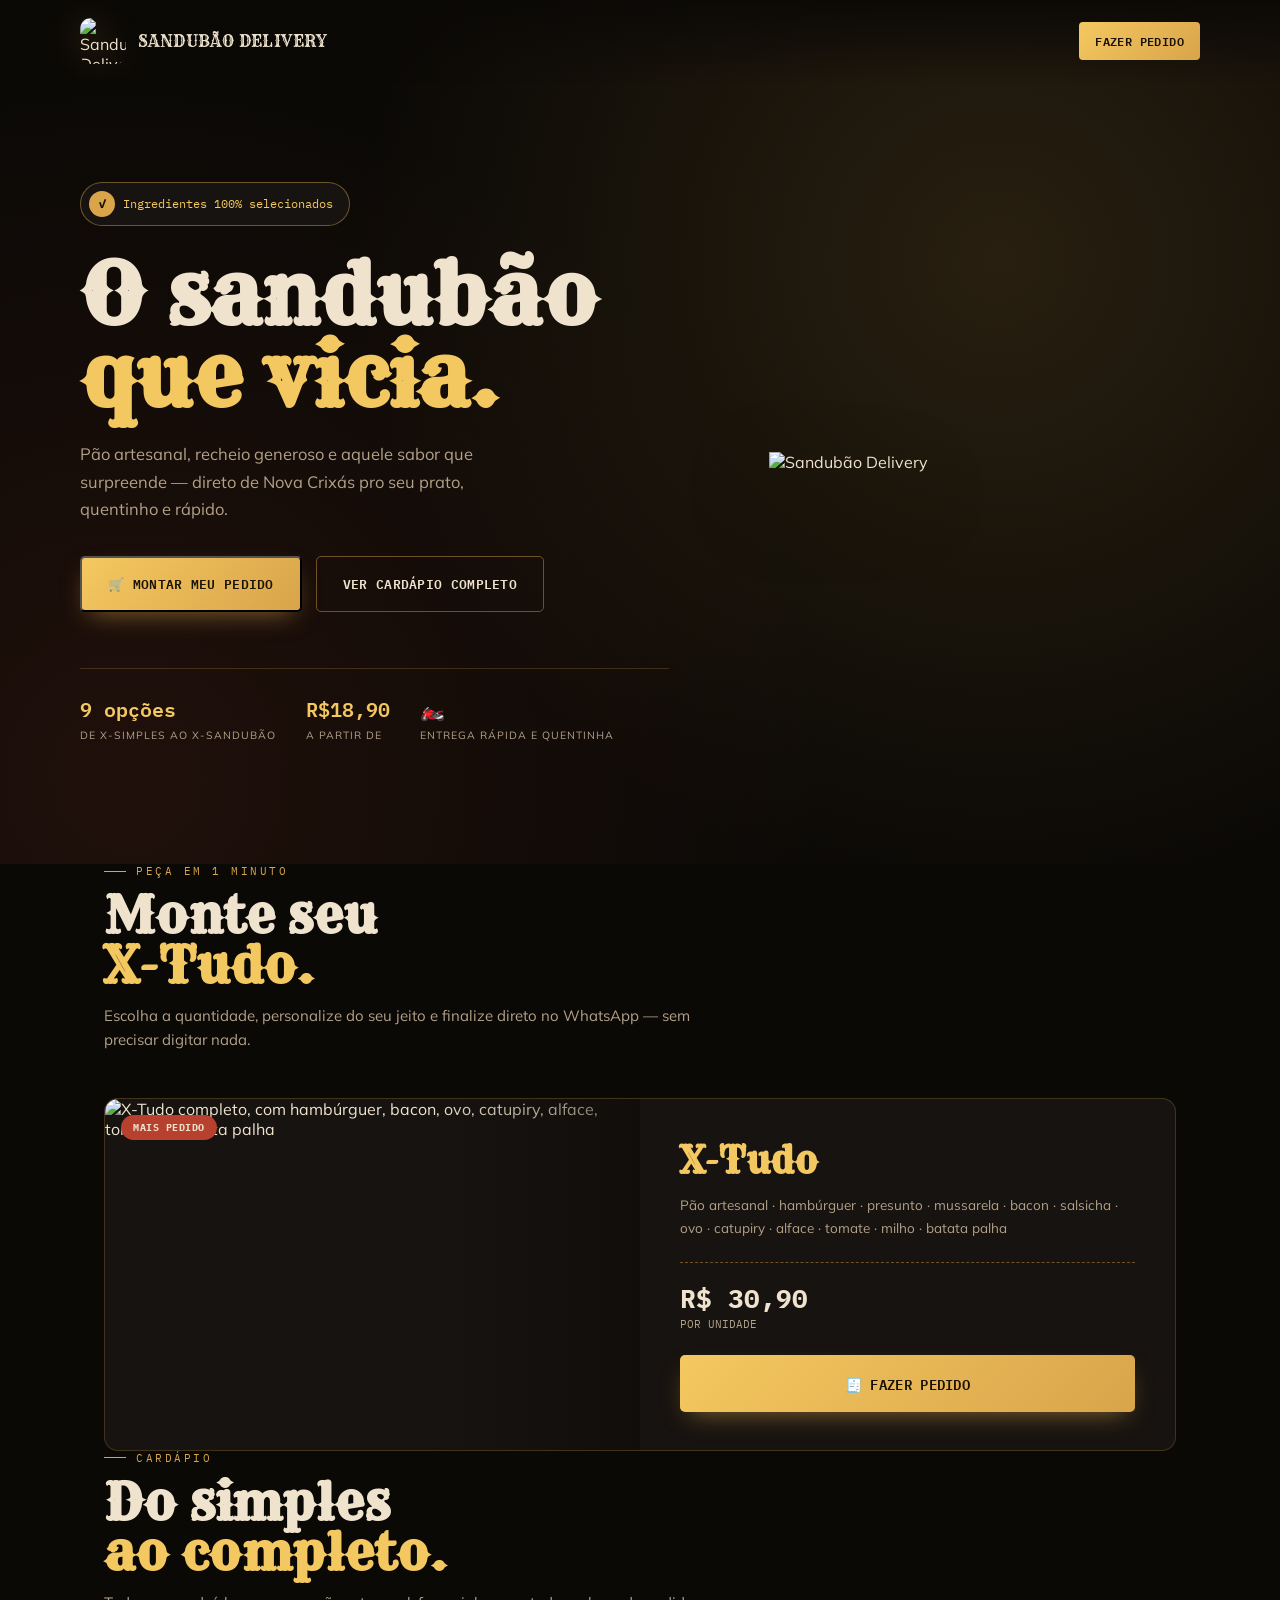
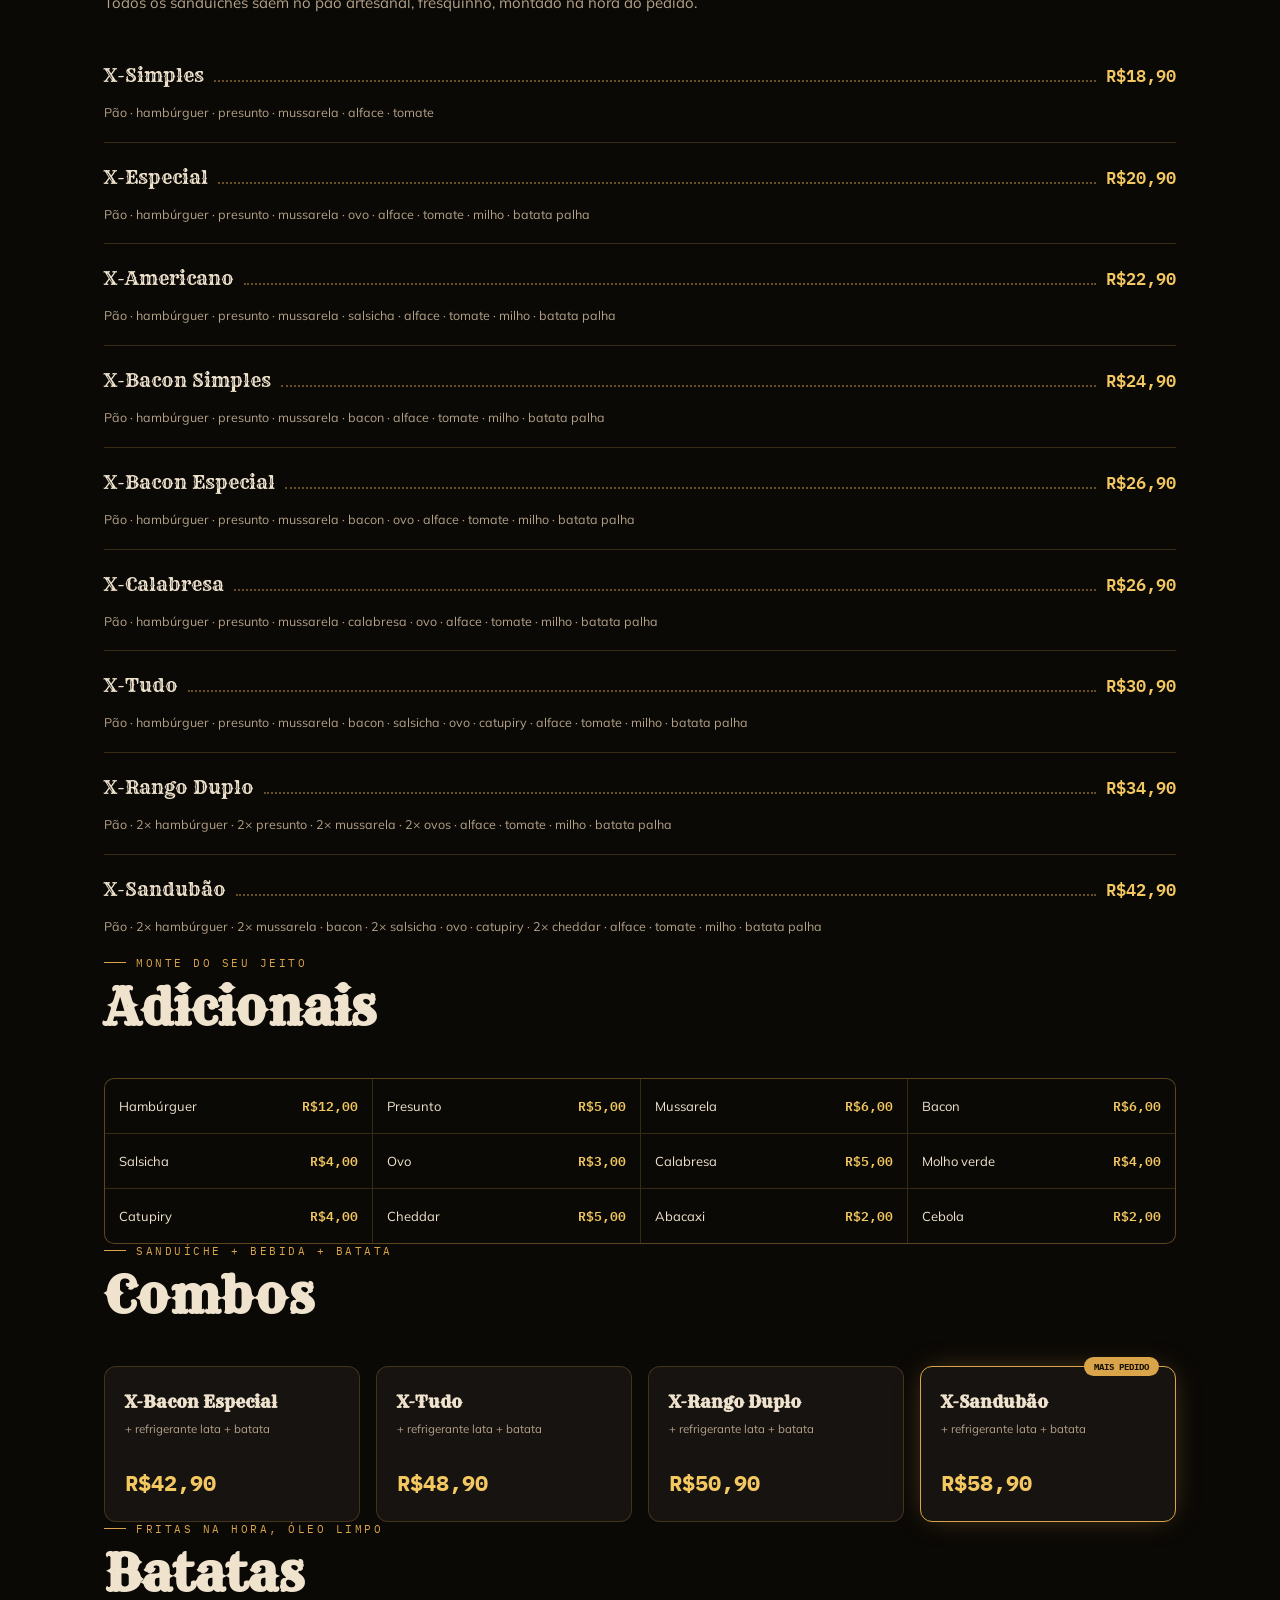
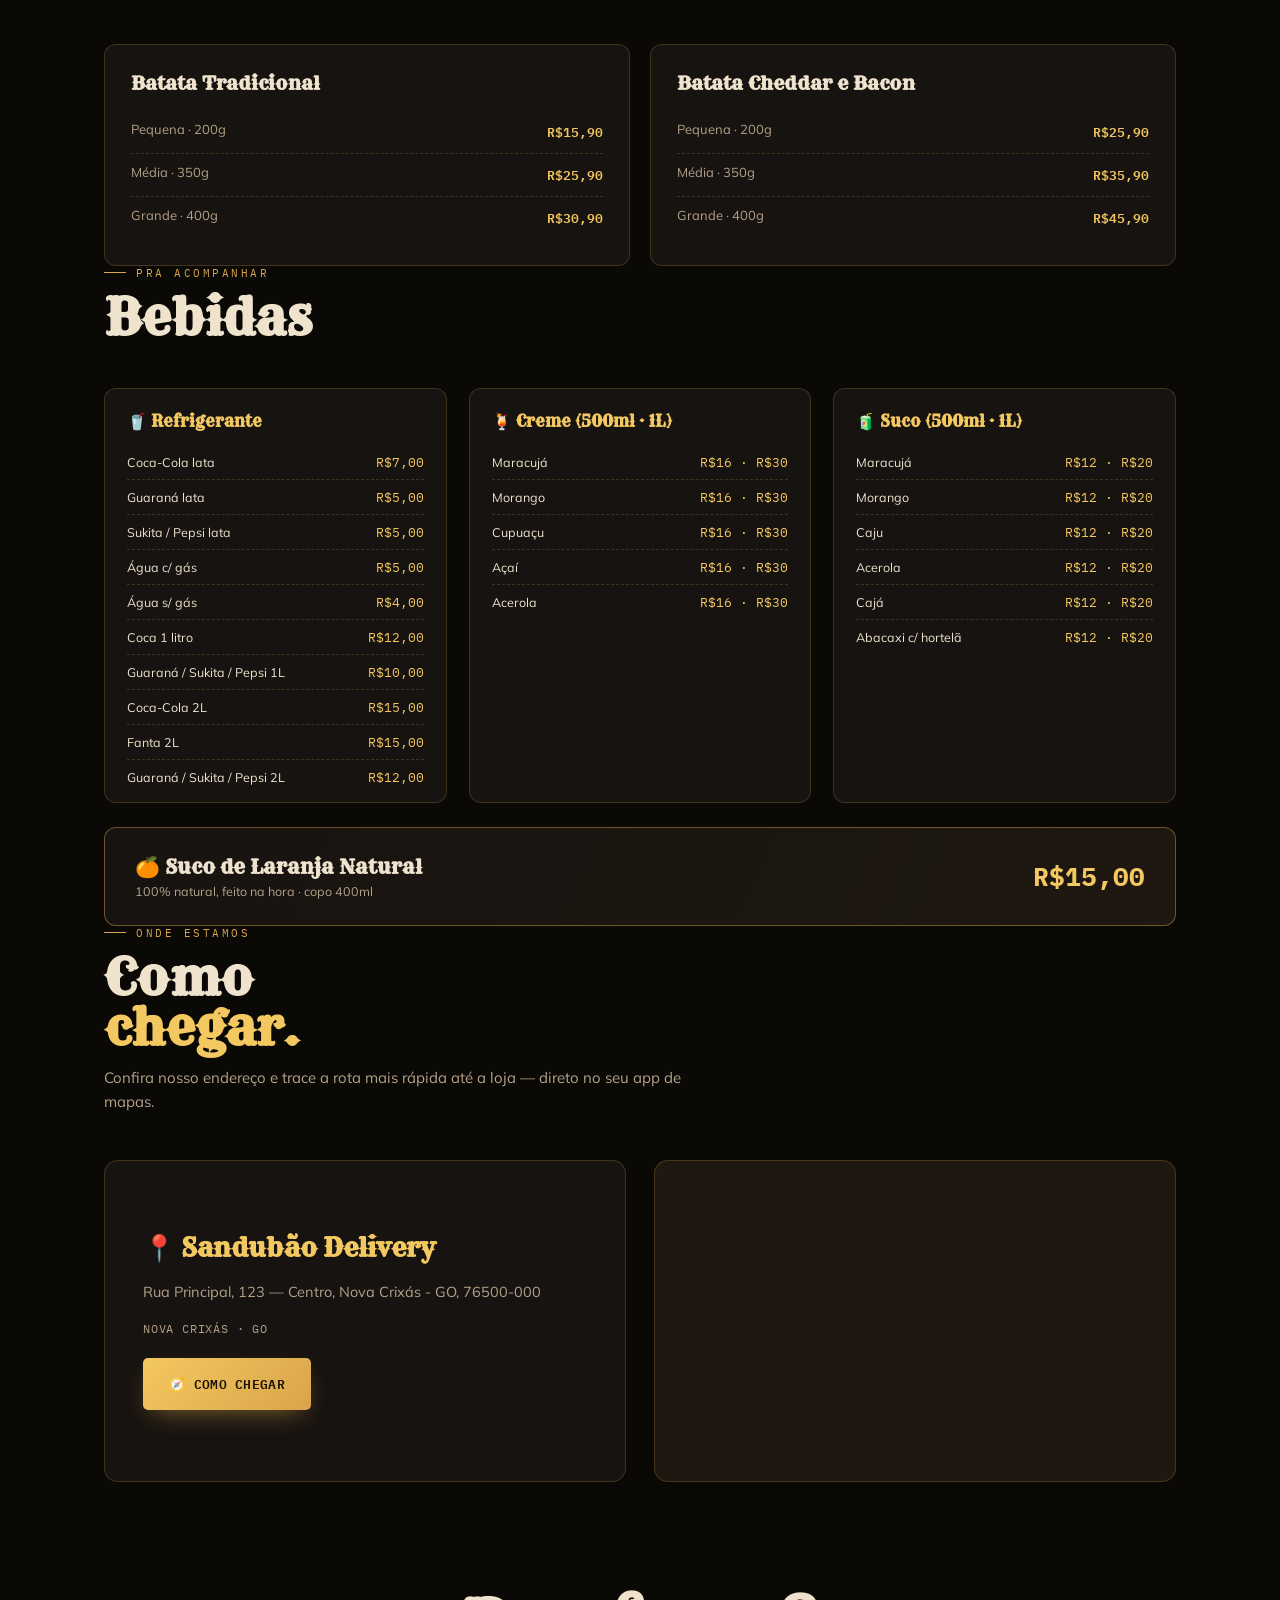
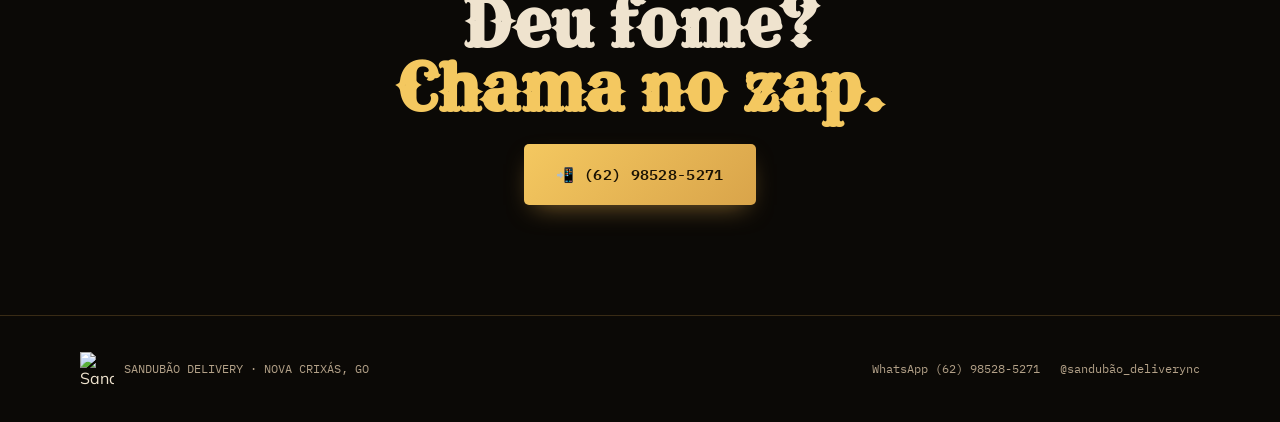
==== index.html @ 6fba832c "Add input fields for name, phone, and address" ====
<!DOCTYPE html>
<html lang="pt-BR">
<head>
<meta charset="UTF-8">
<meta name="viewport" content="width=device-width, initial-scale=1.0">
<title>Sandubão Delivery — Nova Crixás, GO</title>
<link rel="preconnect" href="https://fonts.googleapis.com">
<link href="https://fonts.googleapis.com/css2?family=Rye&family=IBM+Plex+Mono:wght@400;500;600;700&family=Mulish:wght@400;500;600;700;800;900&display=swap" rel="stylesheet">
<style>
  :root{
    --bg:#0B0906;
    --bg2:#171310;
    --bg3:#1F1811;
    --gold:#D9A44A;
    --gold-bright:#F4C860;
    --red:#B7412E;
    --paper:#EFE3CE;
    --text-dim:#B3A188;
    --line:rgba(217,164,74,.22);
    --line-strong:rgba(217,164,74,.45);
    --font-display:'Rye', serif;
    --font-mono:'IBM Plex Mono', monospace;
    --font-body:'Mulish', sans-serif;
  }
  *{box-sizing:border-box;margin:0;padding:0;}
  html{scroll-behavior:smooth;}
  body{background:var(--bg);color:var(--paper);font-family:var(--font-body);-webkit-font-smoothing:antialiased;overflow-x:hidden;}
  a{color:inherit;text-decoration:none;}
  .wrap{max-width:1120px;margin:0 auto;padding:0 24px;}

  .eyebrow{
    font-family:var(--font-mono);font-size:11px;color:var(--gold);letter-spacing:2.5px;
    text-transform:uppercase;display:flex;align-items:center;gap:10px;
  }
  .eyebrow::before{content:'';width:22px;height:1px;background:var(--gold);}

  /* ---------- nav ---------- */
  .nav{position:fixed;top:0;left:0;right:0;z-index:50;
    background:linear-gradient(180deg, rgba(11,9,6,.94), rgba(11,9,6,0));
    padding:18px 24px;}
  .nav-inner{max-width:1120px;margin:0 auto;display:flex;align-items:center;justify-content:space-between;}
  .brandmark{display:flex;align-items:center;gap:12px;}
  .brandmark .logo-img{width:46px;height:46px;object-fit:contain;display:block;border-radius:11px;
    filter:drop-shadow(0 6px 16px rgba(217,164,74,.4));
    animation:logoFloat 4.2s ease-in-out infinite, logoGlow 3.2s ease-in-out infinite;
    transition:transform .35s cubic-bezier(.2,.7,.2,1);}
  .brandmark:hover .logo-img{transform:scale(1.08) rotate(-2deg);}
  @keyframes logoFloat{0%,100%{transform:translateY(0);}50%{transform:translateY(-4px);}}
  @keyframes logoGlow{
    0%,100%{filter:drop-shadow(0 6px 16px rgba(217,164,74,.35));}
    50%{filter:drop-shadow(0 6px 22px rgba(244,200,96,.7));}
  }
  .brandmark .nm{font-family:var(--font-display);font-size:16px;letter-spacing:.4px;color:var(--paper);}
  .nav-cta{font-family:var(--font-mono);font-size:11.5px;font-weight:600;background:linear-gradient(135deg,var(--gold-bright),var(--gold));color:#1A1204;
    padding:9px 16px;border-radius:4px;text-transform:uppercase;letter-spacing:.4px;
    border:none;cursor:pointer;transition:transform .2s ease, box-shadow .2s ease;}
  .nav-cta:hover{transform:translateY(-2px);box-shadow:0 10px 24px -10px rgba(217,164,74,.65);}
  .nav-cta:active{transform:translateY(0) scale(.95);}
  .footer-logo-img{width:34px;height:34px;}

  /* ---------- hero ---------- */
  .hero{position:relative;min-height:96vh;display:flex;align-items:center;padding:120px 24px 60px;overflow:hidden;}
  .hero::before{content:'';position:absolute;inset:0;
    background:radial-gradient(circle at 78% 30%, rgba(217,164,74,.14), transparent 55%),
               radial-gradient(circle at 10% 90%, rgba(183,65,46,.12), transparent 50%);}
  #steamCanvas{position:absolute;inset:0;z-index:0;pointer-events:none;opacity:.5;}
  .hero-grid{position:relative;z-index:2;max-width:1120px;margin:0 auto;width:100%;
    display:grid;grid-template-columns:1.1fr 0.9fr;gap:50px;align-items:center;}

  .hero-badge{display:inline-flex;align-items:center;gap:8px;background:var(--bg2);
    border:1px solid var(--line-strong);border-radius:30px;padding:8px 16px 8px 8px;margin-bottom:28px;
    font-family:var(--font-mono);font-size:11.5px;color:var(--gold-bright);}
  .hero-badge .seal{width:26px;height:26px;border-radius:50%;background:var(--gold);color:#1A1204;
    display:flex;align-items:center;justify-content:center;font-size:12px;font-weight:700;}

  .hero h1{font-family:var(--font-display);font-size:clamp(46px,7vw,84px);line-height:.98;color:var(--paper);}
  .hero h1 span{color:var(--gold-bright);display:block;}
  .hero-sub{max-width:460px;margin-top:22px;font-size:16.5px;line-height:1.65;color:var(--text-dim);}

  .hero-actions{display:flex;gap:14px;margin-top:34px;flex-wrap:wrap;}
  .btn{font-family:var(--font-mono);font-size:13px;font-weight:600;letter-spacing:.3px;padding:15px 26px;
    border-radius:5px;text-transform:uppercase;display:inline-flex;align-items:center;gap:8px;
    transition:transform .2s ease, box-shadow .2s ease;}
  .btn{cursor:pointer;}
  .btn:hover{transform:translateY(-2px);}
  .btn:active{transform:translateY(0) scale(.96);}
  .btn-primary{background:linear-gradient(135deg,var(--gold-bright),var(--gold));color:#1A1204;
    box-shadow:0 10px 26px -10px rgba(217,164,74,.6);}
  .btn-primary:hover{box-shadow:0 14px 34px -10px rgba(217,164,74,.8);}
  .btn-ghost{border:1px solid var(--line-strong);color:var(--paper);background:transparent;}
  .btn-ghost:hover{border-color:var(--gold);background:rgba(217,164,74,.08);}

  .hero-strip{display:flex;gap:30px;margin-top:56px;padding-top:24px;border-top:1px solid var(--line);flex-wrap:wrap;}
  .hero-strip .s-item .n{font-family:var(--font-mono);font-size:20px;color:var(--gold-bright);font-weight:600;}
  .hero-strip .s-item .l{font-size:10.5px;color:var(--text-dim);text-transform:uppercase;letter-spacing:1px;margin-top:3px;}

  /* ---------- cone illustration ---------- */
  .hero-visual{display:flex;justify-content:center;align-items:center;position:relative;}
  .hero-visual img{width:100%;max-width:380px;filter:drop-shadow(0 30px 40px rgba(0,0,0,.6));
    animation:heroFloat 4.5s ease-in-out infinite;}
  @keyframes heroFloat{0%,100%{transform:translateY(0) rotate(-2deg);}50%{transform:translateY(-14px) rotate(1deg);}}

  /* ---------- section shell ---------- */
  section{padding:96px 0;position:relative;}
  .section-head{margin-bottom:46px;max-width:620px;}
  .section-head h2{font-family:var(--font-display);font-size:clamp(32px,4.6vw,50px);color:var(--paper);
    line-height:1;margin-top:12px;}
  .section-head h2 em{font-style:normal;color:var(--gold-bright);}
  .section-head p{color:var(--text-dim);margin-top:14px;font-size:15px;line-height:1.6;}

  /* ---------- destaque (cone card) ---------- */
  .feature{background:var(--bg2);border:1px solid var(--line);border-radius:14px;padding:42px;
    display:grid;grid-template-columns:0.8fr 1.2fr;gap:44px;align-items:center;position:relative;overflow:hidden;}
  .feature::before{content:'';position:absolute;top:-50%;left:-10%;width:50%;height:200%;
    background:radial-gradient(circle, rgba(217,164,74,.14), transparent 65%);}
  .feature-visual{display:flex;justify-content:center;position:relative;z-index:1;}
  .feature-visual svg{width:80%;filter:drop-shadow(0 20px 30px rgba(0,0,0,.5));}
  .feature-tag{position:absolute;top:0;left:0;background:var(--red);color:var(--paper);font-family:var(--font-mono);
    font-size:10px;font-weight:700;padding:6px 12px;border-radius:0 0 8px 0;text-transform:uppercase;letter-spacing:.5px;z-index:2;}
  .feature-text{position:relative;z-index:1;}
  .feature-text h3{font-family:var(--font-display);font-size:32px;color:var(--gold-bright);margin-bottom:12px;}
  .feature-text .ingr{font-size:13px;color:var(--text-dim);line-height:1.8;margin-bottom:18px;}
  .feature-price{font-family:var(--font-mono);font-size:28px;color:var(--paper);font-weight:600;
    border-top:1px dashed var(--line-strong);padding-top:16px;display:flex;align-items:center;gap:14px;}
  .feature-price span{font-size:11px;color:var(--text-dim);font-weight:400;text-transform:uppercase;}

  /* ---------- menu (dotted leader list) ---------- */
  .menulist{display:flex;flex-direction:column;}
  .menurow{display:grid;grid-template-columns:1fr auto;gap:10px;align-items:baseline;
    padding:20px 0;border-bottom:1px solid var(--line);}
  .menurow:first-child{padding-top:0;}
  .menurow .mname{font-family:var(--font-display);font-size:19px;color:var(--paper);}
  .menurow .mdesc{grid-column:1/2;font-size:12.5px;color:var(--text-dim);margin-top:4px;line-height:1.5;}
  .menurow .mprice{font-family:var(--font-mono);font-size:17px;color:var(--gold-bright);font-weight:600;white-space:nowrap;}
  .menurow .mtop{display:flex;align-items:baseline;gap:10px;position:relative;grid-column:1/-1;}
  .mtop .mname{position:relative;}
  .mleader{flex:1;border-bottom:2px dotted var(--line-strong);margin-bottom:5px;min-width:20px;}

  /* ---------- adicionais ---------- */
  .addgrid{display:grid;grid-template-columns:repeat(4,1fr);gap:1px;background:var(--line);
    border:1px solid var(--line);border-radius:10px;overflow:hidden;}
  .additem{background:var(--bg);padding:16px 14px;display:flex;justify-content:space-between;align-items:center;
    font-size:13px;}
  .additem .an{color:var(--paper);}
  .additem .ap{font-family:var(--font-mono);color:var(--gold-bright);font-weight:600;}

  /* ---------- combos ---------- */
  .combogrid{display:grid;grid-template-columns:repeat(4,1fr);gap:16px;}
  .combocard{background:var(--bg2);border:1px solid var(--line);border-radius:12px;padding:24px 20px;
    position:relative;transition:border-color .2s, transform .2s;}
  .combocard:hover{border-color:var(--line-strong);transform:translateY(-4px);}
  .combocard.best{border-color:var(--gold);box-shadow:0 0 30px -10px rgba(217,164,74,.5);}
  .combocard .cbadge{position:absolute;top:-10px;right:16px;background:var(--gold);color:#1A1204;
    font-family:var(--font-mono);font-size:9px;font-weight:700;padding:4px 10px;border-radius:20px;text-transform:uppercase;}
  .combocard h4{font-family:var(--font-display);font-size:17px;color:var(--paper);margin-bottom:8px;}
  .combocard .cdesc{font-size:11.5px;color:var(--text-dim);line-height:1.5;margin-bottom:16px;min-height:32px;}
  .combocard .cprice{font-family:var(--font-mono);font-size:22px;color:var(--gold-bright);font-weight:700;}

  /* ---------- pedido ---------- */
  .order-card{background:var(--bg2);border:1px solid var(--line);border-radius:14px;overflow:hidden;
    display:grid;grid-template-columns:1fr 1fr;}
  .order-photo{position:relative;min-height:340px;}
  .order-photo img{width:100%;height:100%;min-height:340px;object-fit:cover;display:block;}
  .order-photo::after{content:'';position:absolute;inset:0;
    background:linear-gradient(90deg, transparent 60%, rgba(11,9,6,.55));pointer-events:none;}
  .order-photo .order-badge{position:absolute;top:16px;left:16px;background:var(--red);color:var(--paper);
    font-family:var(--font-mono);font-size:10px;font-weight:700;padding:6px 12px;border-radius:20px;
    text-transform:uppercase;letter-spacing:.5px;z-index:2;}
  .order-info{padding:38px 40px;display:flex;flex-direction:column;}
  .order-info h3{font-family:var(--font-display);font-size:36px;color:var(--gold-bright);}
  .order-desc{font-size:13.5px;color:var(--text-dim);line-height:1.7;margin-top:12px;}
  .order-price{font-family:var(--font-mono);font-size:26px;font-weight:700;color:var(--paper);
    margin-top:22px;padding-top:18px;border-top:1px dashed var(--line-strong);}
  .order-price span{font-size:11px;color:var(--text-dim);font-weight:400;text-transform:uppercase;display:block;margin-top:2px;}
  #openOrderModalBtn{margin-top:24px;justify-content:center;width:100%;border:none;cursor:pointer;font-size:14px;padding:17px 26px;}

  /* classes reaproveitadas dentro do modal de pedido (detalhe do produto / checkout) */
  .of-label{font-family:var(--font-mono);font-size:11px;color:var(--gold);letter-spacing:1.2px;
    text-transform:uppercase;display:block;margin-bottom:10px;}
  .of-group input[type=text], .of-group input[type=tel], .of-group textarea{
    width:100%;background:var(--bg3);border:1px solid var(--line);border-radius:8px;
    padding:14px 16px;color:var(--paper);font-family:var(--font-body);font-size:14.5px;
    transition:border-color .2s;}
  .of-group input::placeholder, .of-group textarea::placeholder{color:#6b5f4c;}
  .of-group input:focus, .of-group textarea:focus{outline:none;border-color:var(--gold);}
  .of-group textarea{resize:vertical;min-height:78px;}
  .of-row{display:grid;grid-template-columns:1fr 1fr;gap:20px;}

  .qty-stepper{display:flex;align-items:center;justify-content:space-between;gap:16px;
    background:var(--bg3);border:1px solid var(--line);border-radius:10px;padding:8px 8px 8px 20px;}
  .qty-stepper .qty-display{display:flex;flex-direction:column;line-height:1.15;}
  .qty-stepper .qty-val{font-family:var(--font-mono);font-size:20px;color:var(--paper);font-weight:700;}
  .qty-stepper .qty-caption{font-family:var(--font-mono);font-size:10px;color:var(--text-dim);
    text-transform:uppercase;letter-spacing:1px;margin-top:2px;}
  .qty-stepper button{width:52px;height:52px;border-radius:9px;border:none;cursor:pointer;
    background:linear-gradient(135deg,var(--gold-bright),var(--gold));color:#1A1204;
    font-size:23px;font-weight:700;font-family:var(--font-mono);line-height:1;
    display:flex;align-items:center;justify-content:center;
    transition:transform .18s ease, box-shadow .18s ease;
    box-shadow:0 8px 18px -10px rgba(217,164,74,.7);}
  .qty-stepper button:hover{transform:translateY(-2px);box-shadow:0 12px 24px -10px rgba(217,164,74,.85);}
  .qty-stepper button:active{transform:translateY(0) scale(.92);}
  .qty-stepper button:disabled{opacity:.45;cursor:not-allowed;transform:none;box-shadow:none;}

  .delivery-toggle{display:grid;grid-template-columns:1fr 1fr;gap:10px;}
  .delivery-opt{position:relative;}
  .delivery-opt input{position:absolute;opacity:0;inset:0;cursor:pointer;margin:0;}
  .delivery-opt label{display:flex;align-items:center;justify-content:center;gap:8px;
    border:1px solid var(--line);border-radius:8px;padding:13px;font-family:var(--font-mono);
    font-size:12.5px;text-transform:uppercase;letter-spacing:.4px;color:var(--text-dim);
    cursor:pointer;transition:all .2s;background:var(--bg3);}
  .delivery-opt input:checked + label{border-color:var(--gold);color:var(--gold-bright);
    background:rgba(217,164,74,.1);}

  .of-address{overflow:hidden;max-height:0;transition:max-height .3s ease, margin .3s ease;margin-bottom:0;}
  .of-address.show{max-height:120px;margin-bottom:24px;}

  .order-summary{display:flex;justify-content:space-between;align-items:center;
    border-top:1px dashed var(--line-strong);padding-top:22px;margin-top:6px;flex-wrap:wrap;gap:16px;}
  .order-total-label{font-size:11px;color:var(--text-dim);text-transform:uppercase;letter-spacing:1px;font-family:var(--font-mono);}
  .order-total-val{font-family:var(--font-mono);font-size:28px;color:var(--gold-bright);font-weight:700;}
  #finalizeBtn{border:none;cursor:pointer;font-size:14px;padding:17px 30px;}
  .of-note{font-size:11.5px;color:var(--text-dim);margin-top:14px;text-align:center;}

  /* ---------- modal de pedido (cardápio completo) ---------- */
  .modal-overlay{position:fixed;inset:0;z-index:200;background:rgba(8,6,4,.72);
    backdrop-filter:blur(3px);display:flex;align-items:flex-end;justify-content:center;
    opacity:0;visibility:hidden;transition:opacity .3s ease, visibility 0s linear .3s;}
  .modal-overlay.show{opacity:1;visibility:visible;transition:opacity .3s ease;}
  @media(min-width:720px){ .modal-overlay{align-items:center;padding:24px;} }

  .modal-box{background:var(--bg2);border:1px solid var(--line-strong);
    border-radius:20px 20px 0 0;width:100%;max-width:640px;max-height:88vh;
    display:flex;flex-direction:column;overflow:hidden;
    transform:translateY(40px);transition:transform .35s cubic-bezier(.2,.7,.2,1);
    box-shadow:0 -20px 60px -20px rgba(0,0,0,.6);}
  @media(min-width:720px){ .modal-box{border-radius:18px;transform:translateY(24px) scale(.97);} }
  .modal-overlay.show .modal-box{transform:translateY(0) scale(1);}

  .modal-header{display:flex;align-items:center;gap:12px;padding:20px 22px;
    border-bottom:1px solid var(--line);flex-shrink:0;}
  .modal-back{background:none;border:none;color:var(--gold-bright);font-size:20px;
    cursor:pointer;padding:4px 6px;font-family:var(--font-mono);line-height:1;}
  .modal-back[hidden]{display:none;}
  .modal-title{font-family:var(--font-display);font-size:21px;color:var(--paper);flex:1;}
  .modal-cart-btn{position:relative;background:var(--bg3);border:1px solid var(--line);
    border-radius:8px;color:var(--gold-bright);font-size:17px;padding:8px 12px;cursor:pointer;
    font-family:var(--font-mono);}
  .cart-badge{position:absolute;top:-7px;right:-7px;background:var(--red);color:var(--paper);
    font-size:10px;font-weight:700;border-radius:50%;width:18px;height:18px;
    display:flex;align-items:center;justify-content:center;font-family:var(--font-mono);}
  .cart-badge[data-empty="true"]{display:none;}
  .modal-close{background:none;border:none;color:var(--text-dim);font-size:26px;line-height:1;
    cursor:pointer;padding:0 2px;transition:color .2s;}
  .modal-close:hover{color:var(--gold-bright);}

  .modal-step{overflow-y:auto;padding:22px;flex:1;
    animation:stepFadeIn .28s ease;}
  @keyframes stepFadeIn{from{opacity:0;transform:translateX(8px);}to{opacity:1;transform:translateX(0);}}

  /* abas de categoria */
  .menu-tabs{display:flex;gap:8px;overflow-x:auto;padding-bottom:14px;margin-bottom:14px;
    border-bottom:1px solid var(--line);scrollbar-width:none;}
  .menu-tabs::-webkit-scrollbar{display:none;}
  .menu-tab{flex-shrink:0;background:var(--bg3);border:1px solid var(--line);color:var(--text-dim);
    font-family:var(--font-mono);font-size:11.5px;text-transform:uppercase;letter-spacing:.4px;
    padding:10px 15px;border-radius:20px;cursor:pointer;transition:all .2s;white-space:nowrap;}
  .menu-tab:hover{color:var(--paper);}
  .menu-tab.active{background:var(--gold);border-color:var(--gold);color:#1A1204;font-weight:700;}

  /* lista de itens do cardápio */
  .menu-list{display:flex;flex-direction:column;gap:10px;}
  .menu-item-card{background:var(--bg3);border:1px solid var(--line);border-radius:12px;
    padding:16px 18px;display:flex;align-items:center;gap:14px;justify-content:space-between;
    flex-wrap:wrap;transition:border-color .2s;}
  .menu-item-card:hover{border-color:var(--line-strong);}
  .mi-info{flex:1;min-width:180px;}
  .mi-info .mi-name{font-family:var(--font-display);font-size:17px;color:var(--paper);}
  .mi-info .mi-desc{font-size:12px;color:var(--text-dim);line-height:1.5;margin-top:4px;}
  .mi-info .mi-price{font-family:var(--font-mono);font-size:14.5px;color:var(--gold-bright);
    font-weight:700;margin-top:8px;}
  .mi-select-btn{flex-shrink:0;background:var(--gold);color:#1A1204;border:none;border-radius:7px;
    font-family:var(--font-mono);font-size:12px;font-weight:700;text-transform:uppercase;
    letter-spacing:.4px;padding:11px 18px;cursor:pointer;transition:transform .15s, background .2s;}
  .mi-select-btn:hover{background:var(--gold-bright);transform:translateY(-1px);}
  .menu-empty{text-align:center;color:var(--text-dim);font-size:13px;padding:40px 10px;}

  /* etapa de detalhe do produto */
  .detail-name{font-family:var(--font-display);font-size:26px;color:var(--gold-bright);}
  .detail-desc{font-size:13px;color:var(--text-dim);line-height:1.6;margin-top:8px;margin-bottom:22px;}

  .variant-group{display:flex;flex-wrap:wrap;gap:9px;}
  .variant-opt{position:relative;}
  .variant-opt input{position:absolute;opacity:0;inset:0;cursor:pointer;margin:0;}
  .variant-opt label{display:block;border:1px solid var(--line);border-radius:8px;
    padding:11px 15px;font-size:12.5px;color:var(--text-dim);background:var(--bg3);
    cursor:pointer;transition:all .2s;font-family:var(--font-mono);}
  .variant-opt input:checked + label{border-color:var(--gold);color:var(--gold-bright);
    background:rgba(217,164,74,.1);}

  .addon-grid{display:grid;grid-template-columns:1fr 1fr;gap:9px;}
  .addon-opt{position:relative;}
  .addon-opt input{position:absolute;opacity:0;inset:0;cursor:pointer;margin:0;}
  .addon-opt label{display:flex;align-items:center;justify-content:space-between;gap:8px;
    border:1px solid var(--line);border-radius:8px;padding:11px 14px;font-size:12.5px;
    color:var(--text-dim);background:var(--bg3);cursor:pointer;transition:all .2s;}
  .addon-opt label::before{content:'';width:15px;height:15px;border-radius:4px;
    border:1px solid var(--line-strong);flex-shrink:0;background:var(--bg2);transition:all .2s;}
  .addon-opt input:checked + label{border-color:var(--gold);color:var(--paper);background:rgba(217,164,74,.08);}
  .addon-opt input:checked + label::before{background:var(--gold);border-color:var(--gold);
    background-image:url("data:image/svg+xml,%3Csvg xmlns='http://www.w3.org/2000/svg' viewBox='0 0 16 16'%3E%3Cpath fill='%231A1204' d='M6.4 11.2 3.6 8.4l1.1-1.1 1.7 1.7 4.9-4.9 1.1 1.1z'/%3E%3C/svg%3E");
    background-size:12px;background-repeat:no-repeat;background-position:center;}
  .addon-opt .ao-price{font-family:var(--font-mono);color:var(--gold-bright);white-space:nowrap;}

  .detail-price-row{display:flex;justify-content:space-between;align-items:baseline;
    border-top:1px dashed var(--line-strong);border-bottom:1px dashed var(--line-strong);
    padding:16px 0;margin:22px 0;}
  .detail-price-row .dpr-label{font-size:11px;color:var(--text-dim);text-transform:uppercase;
    letter-spacing:1px;font-family:var(--font-mono);}
  .detail-price-row .dpr-val{font-family:var(--font-mono);font-size:24px;color:var(--gold-bright);font-weight:700;}
  #addToCartBtn{width:100%;justify-content:center;border:none;cursor:pointer;font-size:14px;padding:16px 26px;}

  /* etapa do carrinho */
  .cart-item{background:var(--bg3);border:1px solid var(--line);border-radius:12px;
    padding:15px 16px;margin-bottom:10px;}
  .cart-item-top{display:flex;justify-content:space-between;align-items:flex-start;gap:10px;}
  .cart-item-name{font-family:var(--font-display);font-size:16px;color:var(--paper);}
  .cart-item-remove{background:none;border:none;color:var(--text-dim);font-size:19px;cursor:pointer;
    line-height:1;padding:0 2px;transition:color .2s, transform .15s;flex-shrink:0;}
  .cart-item-remove:hover{color:var(--red);}
  .cart-item-remove:active{transform:scale(.85);}
  .cart-item-addons{font-size:11.5px;color:var(--text-dim);margin-top:6px;line-height:1.6;}
  .cart-item-obs{font-size:11.5px;color:var(--gold);margin-top:4px;font-style:italic;}
  .cart-item-bottom{display:flex;justify-content:space-between;align-items:center;margin-top:12px;}
  .cart-qty-stepper{display:flex;align-items:center;background:var(--bg2);
    border:1px solid var(--line);border-radius:8px;overflow:hidden;}
  .cart-qty-stepper button{width:32px;height:32px;background:transparent;border:none;
    color:var(--gold-bright);font-family:var(--font-mono);font-size:16px;font-weight:600;
    cursor:pointer;display:flex;align-items:center;justify-content:center;
    transition:background .2s, transform .15s;}
  .cart-qty-stepper button:hover{background:rgba(217,164,74,.15);}
  .cart-qty-stepper button:active{transform:scale(.88);}
  .cart-qty-stepper button:disabled{opacity:.35;cursor:not-allowed;transform:none;}
  .cart-qty-stepper .cart-qty-val{width:32px;text-align:center;font-family:var(--font-mono);
    font-size:13.5px;color:var(--paper);font-weight:700;}
  .cart-item-subtotal{font-family:var(--font-mono);color:var(--gold-bright);font-size:14.5px;font-weight:700;}
  .cart-empty{text-align:center;color:var(--text-dim);font-size:13px;padding:50px 10px;}
  .cart-add-more{display:block;text-align:center;font-family:var(--font-mono);font-size:12px;
    color:var(--gold);text-transform:uppercase;letter-spacing:.4px;margin:16px 0 4px;
    background:none;border:1px dashed var(--line-strong);border-radius:8px;padding:13px;
    width:100%;cursor:pointer;transition:all .2s;}
  .cart-add-more:hover{border-color:var(--gold);color:var(--gold-bright);}
  .cart-grand-total{display:flex;justify-content:space-between;align-items:center;
    border-top:1px dashed var(--line-strong);padding-top:18px;margin-top:18px;}
  #goToCheckoutBtn{width:100%;justify-content:center;border:none;cursor:pointer;font-size:14px;
    padding:16px 26px;margin-top:18px;}
  #goToCheckoutBtn:disabled{opacity:.4;cursor:not-allowed;transform:none;}

  /* etapa de checkout */
  .checkout-summary{background:var(--bg3);border:1px solid var(--line);border-radius:10px;
    padding:14px 16px;margin-bottom:22px;font-size:12.5px;color:var(--text-dim);}
  .checkout-summary .cs-row{display:flex;justify-content:space-between;padding:5px 0;}
  .checkout-summary .cs-total{border-top:1px dashed var(--line-strong);margin-top:6px;padding-top:10px;
    font-family:var(--font-mono);color:var(--gold-bright);font-weight:700;font-size:15px;}
  #sendOrderBtn{width:100%;justify-content:center;border:none;cursor:pointer;font-size:14.5px;padding:17px 26px;}

  /* botão flutuante do carrinho */
  .cart-fab{position:fixed;right:20px;bottom:20px;z-index:150;background:var(--gold);
    color:#1A1204;width:58px;height:58px;border-radius:50%;display:flex;align-items:center;
    justify-content:center;font-size:24px;cursor:pointer;box-shadow:0 10px 26px -8px rgba(217,164,74,.65);
    transform:scale(0);opacity:0;transition:transform .3s cubic-bezier(.2,.7,.2,1), opacity .3s;}
  .cart-fab.show{transform:scale(1);opacity:1;}
  .cart-fab-badge{position:absolute;top:-4px;right:-4px;background:var(--red);color:var(--paper);
    font-size:11px;font-weight:700;border-radius:50%;width:22px;height:22px;
    display:flex;align-items:center;justify-content:center;font-family:var(--font-mono);
    border:2px solid var(--bg);}

  /* toast de confirmação após envio do pedido */
  .order-toast{position:fixed;top:18px;left:50%;transform:translate(-50%,-20px);z-index:300;
    background:var(--bg2);border:1px solid var(--gold);color:var(--paper);
    font-family:var(--font-mono);font-size:12.5px;padding:14px 22px;border-radius:10px;
    box-shadow:0 14px 34px -10px rgba(0,0,0,.6);opacity:0;
    transition:opacity .3s ease, transform .3s ease;max-width:90vw;text-align:center;}
  .order-toast.show{opacity:1;transform:translate(-50%,0);}

  /* ---------- bebidas ---------- */
  .drinkgrid{display:grid;grid-template-columns:repeat(3,1fr);gap:22px;}
  .drinkcol{background:var(--bg2);border:1px solid var(--line);border-radius:12px;padding:22px 22px 8px;}
  .drinkcol h4{font-family:var(--font-display);font-size:16px;color:var(--gold-bright);margin-bottom:14px;
    display:flex;align-items:center;gap:8px;}
  .drow{display:flex;justify-content:space-between;padding:9px 0;border-bottom:1px dashed var(--line);
    font-size:12.5px;}
  .drow:last-child{border-bottom:none;}
  .drow .dp{font-family:var(--font-mono);color:var(--gold-bright);white-space:nowrap;margin-left:10px;}

  .naturalbanner{
    margin-top:24px;background:linear-gradient(115deg, var(--bg2), var(--bg3));
    border:1px solid var(--line-strong);border-radius:12px;padding:26px 30px;
    display:flex;justify-content:space-between;align-items:center;flex-wrap:wrap;gap:16px;
  }
  .naturalbanner .nb-text h4{font-family:var(--font-display);font-size:20px;color:var(--paper);}
  .naturalbanner .nb-text p{font-size:12.5px;color:var(--text-dim);margin-top:4px;}
  .naturalbanner .nb-price{font-family:var(--font-mono);font-size:26px;color:var(--gold-bright);font-weight:700;}

  /* ---------- batatas ---------- */
  .fritastable{display:grid;grid-template-columns:1fr 1fr;gap:20px;}
  .fritacard{background:var(--bg2);border:1px solid var(--line);border-radius:12px;padding:26px;}
  .fritacard h4{font-family:var(--font-display);font-size:19px;color:var(--paper);margin-bottom:16px;}
  .fsize{display:flex;justify-content:space-between;padding:10px 0;border-bottom:1px dashed var(--line);font-size:13px;}
  .fsize:last-child{border-bottom:none;}
  .fsize .fn{color:var(--text-dim);}
  .fsize .fp{font-family:var(--font-mono);color:var(--gold-bright);font-weight:600;}

  /* ---------- localização ---------- */
  .locationgrid{display:grid;grid-template-columns:1fr 1fr;gap:28px;align-items:stretch;}
  .location-info{background:var(--bg2);border:1px solid var(--line);border-radius:14px;
    padding:38px;display:flex;flex-direction:column;justify-content:center;gap:16px;}
  .location-info h3{font-family:var(--font-display);font-size:26px;color:var(--gold-bright);}
  .location-address{font-size:14.5px;color:var(--text-dim);line-height:1.7;}
  .location-meta{font-family:var(--font-mono);font-size:11.5px;color:var(--text-dim);
    text-transform:uppercase;letter-spacing:.8px;}
  .location-info .btn{align-self:flex-start;margin-top:6px;}
  .location-map{border-radius:14px;overflow:hidden;border:1px solid var(--line);
    min-height:320px;position:relative;background:var(--bg3);}
  .location-map iframe{width:100%;height:100%;min-height:320px;border:0;display:block;
    filter:grayscale(.2) contrast(1.05);}
  @media(max-width:820px){
    .locationgrid{grid-template-columns:1fr;}
    .location-map{min-height:260px;}
    .location-map iframe{min-height:260px;}
  }

  /* ---------- footer / cta ---------- */
  .finalcta{text-align:center;padding:110px 24px;}
  .finalcta h2{font-family:var(--font-display);font-size:clamp(36px,6vw,64px);color:var(--paper);line-height:1;margin-bottom:24px;}
  .finalcta h2 span{color:var(--gold-bright);}
  .finalcta .btn{font-size:14.5px;padding:18px 32px;}

  footer{border-top:1px solid var(--line);padding:36px 24px;}
  .footer-inner{max-width:1120px;margin:0 auto;display:flex;justify-content:space-between;
    align-items:center;flex-wrap:wrap;gap:16px;}
  .footer-brand{display:flex;align-items:center;gap:10px;}
  .footer-links{display:flex;gap:20px;font-family:var(--font-mono);font-size:12px;color:var(--text-dim);flex-wrap:wrap;}
  .footer-links a:hover{color:var(--gold-bright);}

  /* ---------- reveal ---------- */
  .reveal{opacity:0;transform:translateY(30px);transition:opacity .8s ease, transform .8s cubic-bezier(.2,.7,.2,1);}
  .reveal.in{opacity:1;transform:translateY(0);}
  .reveal-stagger > *{opacity:0;transform:translateY(20px);transition:opacity .6s ease, transform .6s cubic-bezier(.2,.7,.2,1);}
  .reveal-stagger.in > *{opacity:1;transform:translateY(0);}
  .reveal-stagger.in > *:nth-child(1){transition-delay:.04s;} .reveal-stagger.in > *:nth-child(2){transition-delay:.1s;}
  .reveal-stagger.in > *:nth-child(3){transition-delay:.16s;} .reveal-stagger.in > *:nth-child(4){transition-delay:.22s;}
  .reveal-stagger.in > *:nth-child(5){transition-delay:.28s;} .reveal-stagger.in > *:nth-child(6){transition-delay:.34s;}

  @media(max-width:820px){
    .hero-grid{grid-template-columns:1fr;}
    .hero-visual{order:-1;}
    .feature{grid-template-columns:1fr;padding:26px;}
    .addgrid{grid-template-columns:repeat(2,1fr);}
    .combogrid{grid-template-columns:repeat(2,1fr);}
    .drinkgrid{grid-template-columns:1fr;}
    .fritastable{grid-template-columns:1fr;}
    .order-card{grid-template-columns:1fr;}
    .order-photo{min-height:220px;}
    .order-photo img{min-height:220px;}
    .order-info, .order-form{padding:28px 22px;}
    .of-row{grid-template-columns:1fr;gap:0;}
    .modal-box{max-height:92vh;}
    .modal-step{padding:18px;}
    .addon-grid{grid-template-columns:1fr;}
    .mi-select-btn{width:100%;}
    .menu-item-card{flex-direction:column;align-items:stretch;}
  }
</style>
<link rel="stylesheet" href="sandubao-premium.css">
</head>
<body>
  
<canvas id="steamCanvas"></canvas>

<nav class="nav"><div class="nav-inner">
  <div class="brandmark">
    <img class="logo-img" src="https://res.cloudinary.com/nexchat/image/upload/v1783654023/nexchat/media/emaryw507e4vfboma2b7.png" alt="Sandubão Delivery">
    <div class="nm">SANDUBÃO DELIVERY</div>
  </div>
  <button class="nav-cta" type="button" onclick="openModal('menu')">Fazer pedido</button>
</div></nav>

<!-- HERO -->
<section class="hero">
  <div class="hero-grid">
    <div>
      <div class="hero-badge"><span class="seal">✓</span> Ingredientes 100% selecionados</div>
      <h1>O sandubão<span>que vicia.</span></h1>
      <p class="hero-sub">Pão artesanal, recheio generoso e aquele sabor que surpreende — direto de Nova Crixás pro seu prato, quentinho e rápido.</p>
      <div class="hero-actions">
        <button class="btn btn-primary" type="button" onclick="openModal('menu')">🛒 Montar meu pedido</button>
        <a class="btn btn-ghost" href="#cardapio">Ver cardápio completo</a>
      </div>
      <div class="hero-strip">
        <div class="s-item"><div class="n">9 opções</div><div class="l">De X-Simples ao X-Sandubão</div></div>
        <div class="s-item"><div class="n">R$18,90</div><div class="l">A partir de</div></div>
        <div class="s-item"><div class="n">🏍️</div><div class="l">Entrega rápida e quentinha</div></div>
      </div>
    </div>
    <div class="hero-visual">
      <img src="https://res.cloudinary.com/nexchat/image/upload/v1783654023/nexchat/media/emaryw507e4vfboma2b7.png" alt="Sandubão Delivery">
    </div>
  </div>
</section>

<!-- PEDIDO -->
<section class="wrap" id="pedido">
  <div class="section-head reveal">
    <div class="eyebrow">Peça em 1 minuto</div>
    <h2>Monte seu<br><em>X-Tudo.</em></h2>
    <p>Escolha a quantidade, personalize do seu jeito e finalize direto no WhatsApp — sem precisar digitar nada.</p>
  </div>

  <div class="order-card reveal">
    <div class="order-photo">
      <span class="order-badge">Mais pedido</span>
      <img src="https://images.unsplash.com/photo-1603508102983-99b101395d1a?q=80&w=1200&auto=format&fit=crop" alt="X-Tudo completo, com hambúrguer, bacon, ovo, catupiry, alface, tomate e batata palha">
    </div>
    <div class="order-info">
      <h3>X-Tudo</h3>
      <p class="order-desc">Pão artesanal · hambúrguer · presunto · mussarela · bacon · salsicha · ovo · catupiry · alface · tomate · milho · batata palha</p>
      <div class="order-price">R$ 30,90 <span>por unidade</span></div>
      <button class="btn btn-primary" id="openOrderModalBtn" type="button">🧾 Fazer Pedido</button>
    </div>
  </div>
</section>

<!-- CARDÁPIO -->
<section class="wrap" id="cardapio">
  <div class="section-head reveal">
    <div class="eyebrow">Cardápio</div>
    <h2>Do simples<br><em>ao completo.</em></h2>
    <p>Todos os sanduíches saem no pão artesanal, fresquinho, montado na hora do pedido.</p>
  </div>
  <div class="menulist reveal-stagger">
    <div class="menurow">
      <div class="mtop"><span class="mname">X-Simples</span><span class="mleader"></span><span class="mprice">R$18,90</span></div>
      <div class="mdesc">Pão · hambúrguer · presunto · mussarela · alface · tomate</div>
    </div>
    <div class="menurow">
      <div class="mtop"><span class="mname">X-Especial</span><span class="mleader"></span><span class="mprice">R$20,90</span></div>
      <div class="mdesc">Pão · hambúrguer · presunto · mussarela · ovo · alface · tomate · milho · batata palha</div>
    </div>
    <div class="menurow">
      <div class="mtop"><span class="mname">X-Americano</span><span class="mleader"></span><span class="mprice">R$22,90</span></div>
      <div class="mdesc">Pão · hambúrguer · presunto · mussarela · salsicha · alface · tomate · milho · batata palha</div>
    </div>
    <div class="menurow">
      <div class="mtop"><span class="mname">X-Bacon Simples</span><span class="mleader"></span><span class="mprice">R$24,90</span></div>
      <div class="mdesc">Pão · hambúrguer · presunto · mussarela · bacon · alface · tomate · milho · batata palha</div>
    </div>
    <div class="menurow">
      <div class="mtop"><span class="mname">X-Bacon Especial</span><span class="mleader"></span><span class="mprice">R$26,90</span></div>
      <div class="mdesc">Pão · hambúrguer · presunto · mussarela · bacon · ovo · alface · tomate · milho · batata palha</div>
    </div>
    <div class="menurow">
      <div class="mtop"><span class="mname">X-Calabresa</span><span class="mleader"></span><span class="mprice">R$26,90</span></div>
      <div class="mdesc">Pão · hambúrguer · presunto · mussarela · calabresa · ovo · alface · tomate · milho · batata palha</div>
    </div>
    <div class="menurow">
      <div class="mtop"><span class="mname">X-Tudo</span><span class="mleader"></span><span class="mprice">R$30,90</span></div>
      <div class="mdesc">Pão · hambúrguer · presunto · mussarela · bacon · salsicha · ovo · catupiry · alface · tomate · milho · batata palha</div>
    </div>
    <div class="menurow">
      <div class="mtop"><span class="mname">X-Rango Duplo</span><span class="mleader"></span><span class="mprice">R$34,90</span></div>
      <div class="mdesc">Pão · 2× hambúrguer · 2× presunto · 2× mussarela · 2× ovos · alface · tomate · milho · batata palha</div>
    </div>
    <div class="menurow" style="border-bottom:none;">
      <div class="mtop"><span class="mname">X-Sandubão</span><span class="mleader"></span><span class="mprice">R$42,90</span></div>
      <div class="mdesc">Pão · 2× hambúrguer · 2× mussarela · bacon · 2× salsicha · ovo · catupiry · 2× cheddar · alface · tomate · milho · batata palha</div>
    </div>
  </div>
</section>

<!-- ADICIONAIS -->
<section class="wrap">
  <div class="section-head reveal">
    <div class="eyebrow">Monte do seu jeito</div>
    <h2>Adicionais</h2>
  </div>
  <div class="addgrid reveal-stagger">
    <div class="additem"><span class="an">Hambúrguer</span><span class="ap">R$12,00</span></div>
    <div class="additem"><span class="an">Presunto</span><span class="ap">R$5,00</span></div>
    <div class="additem"><span class="an">Mussarela</span><span class="ap">R$6,00</span></div>
    <div class="additem"><span class="an">Bacon</span><span class="ap">R$6,00</span></div>
    <div class="additem"><span class="an">Salsicha</span><span class="ap">R$4,00</span></div>
    <div class="additem"><span class="an">Ovo</span><span class="ap">R$3,00</span></div>
    <div class="additem"><span class="an">Calabresa</span><span class="ap">R$5,00</span></div>
    <div class="additem"><span class="an">Molho verde</span><span class="ap">R$4,00</span></div>
    <div class="additem"><span class="an">Catupiry</span><span class="ap">R$4,00</span></div>
    <div class="additem"><span class="an">Cheddar</span><span class="ap">R$5,00</span></div>
    <div class="additem"><span class="an">Abacaxi</span><span class="ap">R$2,00</span></div>
    <div class="additem"><span class="an">Cebola</span><span class="ap">R$2,00</span></div>
  </div>
</section>

<!-- COMBOS -->
<section class="wrap">
  <div class="section-head reveal">
    <div class="eyebrow">Sanduíche + bebida + batata</div>
    <h2>Combos</h2>
  </div>
  <div class="combogrid reveal-stagger">
    <div class="combocard"><h4>X-Bacon Especial</h4><div class="cdesc">+ refrigerante lata + batata</div><div class="cprice">R$42,90</div></div>
    <div class="combocard"><h4>X-Tudo</h4><div class="cdesc">+ refrigerante lata + batata</div><div class="cprice">R$48,90</div></div>
    <div class="combocard"><h4>X-Rango Duplo</h4><div class="cdesc">+ refrigerante lata + batata</div><div class="cprice">R$50,90</div></div>
    <div class="combocard best"><div class="cbadge">Mais pedido</div><h4>X-Sandubão</h4><div class="cdesc">+ refrigerante lata + batata</div><div class="cprice">R$58,90</div></div>
  </div>
</section>

<!-- BATATAS -->
<section class="wrap">
  <div class="section-head reveal">
    <div class="eyebrow">Fritas na hora, óleo limpo</div>
    <h2>Batatas</h2>
  </div>
  <div class="fritastable reveal-stagger">
    <div class="fritacard">
      <h4>Batata Tradicional</h4>
      <div class="fsize"><span class="fn">Pequena · 200g</span><span class="fp">R$15,90</span></div>
      <div class="fsize"><span class="fn">Média · 350g</span><span class="fp">R$25,90</span></div>
      <div class="fsize"><span class="fn">Grande · 400g</span><span class="fp">R$30,90</span></div>
    </div>
    <div class="fritacard">
      <h4>Batata Cheddar e Bacon</h4>
      <div class="fsize"><span class="fn">Pequena · 200g</span><span class="fp">R$25,90</span></div>
      <div class="fsize"><span class="fn">Média · 350g</span><span class="fp">R$35,90</span></div>
      <div class="fsize"><span class="fn">Grande · 400g</span><span class="fp">R$45,90</span></div>
    </div>
  </div>
</section>

<!-- BEBIDAS -->
<section class="wrap">
  <div class="section-head reveal">
    <div class="eyebrow">Pra acompanhar</div>
    <h2>Bebidas</h2>
  </div>
  <div class="drinkgrid reveal-stagger">
    <div class="drinkcol">
      <h4>🥤 Refrigerante</h4>
      <div class="drow"><span>Coca-Cola lata</span><span class="dp">R$7,00</span></div>
      <div class="drow"><span>Guaraná lata</span><span class="dp">R$5,00</span></div>
      <div class="drow"><span>Sukita / Pepsi lata</span><span class="dp">R$5,00</span></div>
      <div class="drow"><span>Água c/ gás</span><span class="dp">R$5,00</span></div>
      <div class="drow"><span>Água s/ gás</span><span class="dp">R$4,00</span></div>
      <div class="drow"><span>Coca 1 litro</span><span class="dp">R$12,00</span></div>
      <div class="drow"><span>Guaraná / Sukita / Pepsi 1L</span><span class="dp">R$10,00</span></div>
      <div class="drow"><span>Coca-Cola 2L</span><span class="dp">R$15,00</span></div>
      <div class="drow"><span>Fanta 2L</span><span class="dp">R$15,00</span></div>
      <div class="drow"><span>Guaraná / Sukita / Pepsi 2L</span><span class="dp">R$12,00</span></div>
    </div>
    <div class="drinkcol">
      <h4>🍹 Creme (500ml · 1L)</h4>
      <div class="drow"><span>Maracujá</span><span class="dp">R$16 · R$30</span></div>
      <div class="drow"><span>Morango</span><span class="dp">R$16 · R$30</span></div>
      <div class="drow"><span>Cupuaçu</span><span class="dp">R$16 · R$30</span></div>
      <div class="drow"><span>Açaí</span><span class="dp">R$16 · R$30</span></div>
      <div class="drow"><span>Acerola</span><span class="dp">R$16 · R$30</span></div>
    </div>
    <div class="drinkcol">
      <h4>🧃 Suco (500ml · 1L)</h4>
      <div class="drow"><span>Maracujá</span><span class="dp">R$12 · R$20</span></div>
      <div class="drow"><span>Morango</span><span class="dp">R$12 · R$20</span></div>
      <div class="drow"><span>Caju</span><span class="dp">R$12 · R$20</span></div>
      <div class="drow"><span>Acerola</span><span class="dp">R$12 · R$20</span></div>
      <div class="drow"><span>Cajá</span><span class="dp">R$12 · R$20</span></div>
      <div class="drow"><span>Abacaxi c/ hortelã</span><span class="dp">R$12 · R$20</span></div>
    </div>
  </div>
  <div class="naturalbanner reveal">
    <div class="nb-text"><h4>🍊 Suco de Laranja Natural</h4><p>100% natural, feito na hora · copo 400ml</p></div>
    <div class="nb-price">R$15,00</div>
  </div>
</section>

<!-- LOCALIZAÇÃO -->
<section class="wrap" id="localizacao">
  <div class="section-head reveal">
    <div class="eyebrow">Onde estamos</div>
    <h2>Como<br><em>chegar.</em></h2>
    <p>Confira nosso endereço e trace a rota mais rápida até a loja — direto no seu app de mapas.</p>
  </div>
  <div class="locationgrid reveal-stagger">
    <div class="location-info">
      <h3>📍 Sandubão Delivery</h3>
      <p class="location-address" id="locAddress">Carregando endereço...</p>
      <p class="location-meta" id="locCityLine">Nova Crixás · GO</p>
      <a class="btn btn-primary" id="locDirectionsBtn" href="#" target="_blank" rel="noopener">🧭 Como chegar</a>
    </div>
    <div class="location-map">
      <iframe id="locMapFrame" src="" loading="lazy" referrerpolicy="no-referrer-when-downgrade" allowfullscreen title="Mapa de localização do Sandubão Delivery"></iframe>
    </div>
  </div>
</section>

<!-- CTA FINAL -->
<section class="finalcta reveal">
  <h2>Deu fome?<br><span>Chama no zap.</span></h2>
  <a class="btn btn-primary" href="https://wa.me/5562985285271" target="_blank" rel="noopener">📲 (62) 98528-5271</a>
</section>

<footer><div class="footer-inner">
  <div class="footer-brand"><img class="logo-img footer-logo-img" src="https://res.cloudinary.com/nexchat/image/upload/v1783654023/nexchat/media/emaryw507e4vfboma2b7.png" alt="Sandubão Delivery">
    <span style="font-family:var(--font-mono);font-size:11.5px;color:var(--text-dim);">SANDUBÃO DELIVERY · NOVA CRIXÁS, GO</span></div>
  <div class="footer-links">
    <a href="https://wa.me/5562985285271" target="_blank" rel="noopener">WhatsApp (62) 98528-5271</a>
    <a href="https://instagram.com/sandubão_deliverync" target="_blank" rel="noopener">@sandubão_deliverync</a>
  </div>
</div></footer>

<!-- ============================================================
     MODAL DE PEDIDO — cardápio completo, detalhe do produto,
     carrinho e checkout, tudo em uma única janela por etapas.
     ============================================================ -->
<div class="modal-overlay" id="modalOverlay">
  <div class="modal-box" id="modalBox" role="dialog" aria-modal="true" aria-labelledby="modalTitle">

    <div class="modal-header">
      <button class="modal-back" id="modalBackBtn" type="button" aria-label="Voltar" hidden>←</button>
      <h3 class="modal-title" id="modalTitle">Cardápio</h3>
      <button class="modal-cart-btn" id="modalCartBtn" type="button" aria-label="Ver carrinho">
        🛒<span class="cart-badge" id="modalCartBadge" data-empty="true">0</span>
      </button>
      <button class="modal-close" id="modalCloseBtn" type="button" aria-label="Fechar">×</button>
    </div>

    <!-- ETAPA 1: lista completa do cardápio, por categoria -->
    <div class="modal-step" id="stepMenu">
      <div class="menu-tabs" id="menuTabs"></div>
      <div class="menu-list" id="menuList"></div>
    </div>

    <!-- ETAPA 2: detalhe do produto selecionado (variação, adicionais, qtd, obs) -->
    <div class="modal-step" id="stepDetail" hidden></div>

    <!-- ETAPA 3: carrinho com todos os itens adicionados -->
    <div class="modal-step" id="stepCart" hidden></div>

    <!-- ETAPA 4: dados do cliente + finalização via WhatsApp -->
    <div class="modal-step" id="stepCheckout" hidden></div>

  </div>
</div>

<button class="cart-fab" id="cartFab" type="button" aria-label="Abrir carrinho">
  🛒<span class="cart-fab-badge" id="cartFabBadge">0</span>
</button>


<script>
  function setupSteam(){
    const canvas = document.getElementById('steamCanvas');
    const ctx = canvas.getContext('2d');
    let W,H,particles=[];
    function resize(){ W = canvas.width = window.innerWidth; H = canvas.height = window.innerHeight; }
    function init(){
      particles = [];
      const count = Math.max(20, Math.floor(W*H/85000));
      for(let i=0;i<count;i++){
        particles.push({x:Math.random()*W,y:H+Math.random()*H,r:Math.random()*1.6+0.5,
          vy:-(Math.random()*0.3+0.12),vx:(Math.random()-0.5)*0.12,o:Math.random()*0.4+0.15});
      }
    }
    function tick(){
      ctx.clearRect(0,0,W,H);
      for(const p of particles){
        p.y += p.vy; p.x += p.vx;
        if(p.y < -10){ p.y = H+10; p.x = Math.random()*W; }
        ctx.beginPath(); ctx.arc(p.x,p.y,p.r,0,Math.PI*2);
        ctx.fillStyle = 'rgba(217,164,74,'+p.o+')';
        ctx.shadowColor='rgba(217,164,74,0.7)'; ctx.shadowBlur=5; ctx.fill();
      }
      requestAnimationFrame(tick);
    }
    resize(); init(); tick();
    window.addEventListener('resize', ()=>{ resize(); init(); });
  }
  setupSteam();

  /* ==========================================================
     SISTEMA DE PEDIDOS — cardápio completo + carrinho + WhatsApp
     Organizado em: dados do cardápio, estado, renderização por
     etapa, ações do usuário e finalização.
     ========================================================== */

  /* ---------- 1. CONFIGURAÇÃO ---------- */
  const WHATSAPP_NUMBER = '5562985285271';

  /* ---------- 1b. CONFIGURAÇÃO DE LOCALIZAÇÃO ----------
     Edite os valores abaixo para atualizar o endereço, o link do Google Maps
     e as coordenadas exibidas na seção "Como chegar". Nenhuma outra alteração
     é necessária — o texto, o mapa incorporado e o botão "Como chegar" são
     preenchidos automaticamente a partir daqui. */
  const LOCATION_CONFIG = {
    address: 'Rua Principal, 123 — Centro, Nova Crixás - GO, 76500-000',
    cityLine: 'Nova Crixás · GO',
    mapsUrl: 'https://maps.google.com/?q=Nova+Crixás,+GO',
    lat: -14.0965,
    lng: -50.2965,
    zoom: 16
  };

  /* ---------- 2. DADOS DO CARDÁPIO ---------- */
  // Adicionais disponíveis para sanduíches (mesmos preços da seção "Adicionais")
  const ADDONS = [
    { id:'hamburguer',  name:'Hambúrguer',  price:12.00 },
    { id:'presunto',    name:'Presunto',    price:5.00  },
    { id:'mussarela',   name:'Mussarela',   price:6.00  },
    { id:'bacon',       name:'Bacon',       price:6.00  },
    { id:'salsicha',    name:'Salsicha',    price:4.00  },
    { id:'ovo',         name:'Ovo',         price:3.00  },
    { id:'calabresa',   name:'Calabresa',   price:5.00  },
    { id:'molho_verde', name:'Molho Verde', price:4.00  },
    { id:'catupiry',    name:'Catupiry',    price:4.00  },
    { id:'cheddar',     name:'Cheddar',     price:5.00  },
    { id:'abacaxi',     name:'Abacaxi',     price:2.00  },
    { id:'cebola',      name:'Cebola',      price:2.00  }
  ];

  // Rótulos de exibição das categorias (na ordem das abas do modal)
  const CATEGORY_LABELS = {
    sanduiches: 'Sanduíches',
    combos:     'Combos',
    batatas:    'Batatas',
    bebidas:    'Bebidas',
    sucos:      'Sucos',
    cremes:     'Cremes'
  };

  // Todo o cardápio do restaurante, usado tanto na listagem quanto no cálculo de preços
  const MENU = [
    // ---- Sanduíches (aceitam adicionais) ----
    { id:'s1', category:'sanduiches', name:'X-Simples', price:18.90, hasAddons:true,
      desc:'Pão · hambúrguer · presunto · mussarela · alface · tomate' },
    { id:'s2', category:'sanduiches', name:'X-Especial', price:20.90, hasAddons:true,
      desc:'Pão · hambúrguer · presunto · mussarela · ovo · alface · tomate · milho · batata palha' },
    { id:'s3', category:'sanduiches', name:'X-Americano', price:22.90, hasAddons:true,
      desc:'Pão · hambúrguer · presunto · mussarela · salsicha · alface · tomate · milho · batata palha' },
    { id:'s4', category:'sanduiches', name:'X-Bacon Simples', price:24.90, hasAddons:true,
      desc:'Pão · hambúrguer · presunto · mussarela · bacon · alface · tomate · milho · batata palha' },
    { id:'s5', category:'sanduiches', name:'X-Bacon Especial', price:26.90, hasAddons:true,
      desc:'Pão · hambúrguer · presunto · mussarela · bacon · ovo · alface · tomate · milho · batata palha' },
    { id:'s6', category:'sanduiches', name:'X-Calabresa', price:26.90, hasAddons:true,
      desc:'Pão · hambúrguer · presunto · mussarela · calabresa · ovo · alface · tomate · milho · batata palha' },
    { id:'s7', category:'sanduiches', name:'X-Tudo', price:30.90, hasAddons:true,
      desc:'Pão · hambúrguer · presunto · mussarela · bacon · salsicha · ovo · catupiry · alface · tomate · milho · batata palha' },
    { id:'s8', category:'sanduiches', name:'X-Rango Duplo', price:34.90, hasAddons:true,
      desc:'Pão · 2× hambúrguer · 2× presunto · 2× mussarela · 2× ovos · alface · tomate · milho · batata palha' },
    { id:'s9', category:'sanduiches', name:'X-Sandubão', price:42.90, hasAddons:true,
      desc:'Pão · 2× hambúrguer · 2× mussarela · bacon · 2× salsicha · ovo · catupiry · 2× cheddar · alface · tomate · milho · batata palha' },

    // ---- Combos (sanduíche + refrigerante lata + batata) ----
    { id:'c1', category:'combos', name:'Combo X-Bacon Especial', price:42.90,
      desc:'X-Bacon Especial + refrigerante lata + batata' },
    { id:'c2', category:'combos', name:'Combo X-Tudo', price:48.90,
      desc:'X-Tudo + refrigerante lata + batata' },
    { id:'c3', category:'combos', name:'Combo X-Rango Duplo', price:50.90,
      desc:'X-Rango Duplo + refrigerante lata + batata' },
    { id:'c4', category:'combos', name:'Combo X-Sandubão', price:58.90,
      desc:'X-Sandubão + refrigerante lata + batata' },

    // ---- Batatas (variam por tamanho) ----
    { id:'b1', category:'batatas', name:'Batata Tradicional',
      desc:'Fritas na hora, em óleo limpo',
      variants:[ {label:'Pequena · 200g', price:15.90}, {label:'Média · 350g', price:25.90}, {label:'Grande · 400g', price:30.90} ] },
    { id:'b2', category:'batatas', name:'Batata Cheddar e Bacon',
      desc:'Fritas na hora, com cheddar cremoso e bacon crocante',
      variants:[ {label:'Pequena · 200g', price:25.90}, {label:'Média · 350g', price:35.90}, {label:'Grande · 400g', price:45.90} ] },

    // ---- Bebidas ----
    { id:'r1', category:'bebidas', name:'Coca-Cola lata', price:7.00, desc:'350ml, gelada' },
    { id:'r2', category:'bebidas', name:'Guaraná lata', price:5.00, desc:'350ml, gelada' },
    { id:'r3', category:'bebidas', name:'Sukita / Pepsi lata', price:5.00, desc:'350ml, gelada' },
    { id:'r4', category:'bebidas', name:'Água com gás', price:5.00, desc:'500ml' },
    { id:'r5', category:'bebidas', name:'Água sem gás', price:4.00, desc:'500ml' },
    { id:'r6', category:'bebidas', name:'Coca-Cola 1 litro', price:12.00, desc:'Garrafa 1L' },
    { id:'r7', category:'bebidas', name:'Guaraná / Sukita / Pepsi 1L', price:10.00, desc:'Garrafa 1L' },
    { id:'r8', category:'bebidas', name:'Coca-Cola 2L', price:15.00, desc:'Garrafa 2L' },
    { id:'r9', category:'bebidas', name:'Fanta 2L', price:15.00, desc:'Garrafa 2L' },
    { id:'r10', category:'bebidas', name:'Guaraná / Sukita / Pepsi 2L', price:12.00, desc:'Garrafa 2L' },
    { id:'r11', category:'bebidas', name:'Suco de Laranja Natural', price:15.00, desc:'100% natural, feito na hora · copo 400ml' },

    // ---- Sucos (500ml ou 1L) ----
    { id:'j1', category:'sucos', name:'Suco de Maracujá', desc:'Polpa natural, feito na hora',
      variants:[ {label:'500ml', price:12.00}, {label:'1 litro', price:20.00} ] },
    { id:'j2', category:'sucos', name:'Suco de Morango', desc:'Polpa natural, feito na hora',
      variants:[ {label:'500ml', price:12.00}, {label:'1 litro', price:20.00} ] },
    { id:'j3', category:'sucos', name:'Suco de Caju', desc:'Polpa natural, feito na hora',
      variants:[ {label:'500ml', price:12.00}, {label:'1 litro', price:20.00} ] },
    { id:'j4', category:'sucos', name:'Suco de Acerola', desc:'Polpa natural, feito na hora',
      variants:[ {label:'500ml', price:12.00}, {label:'1 litro', price:20.00} ] },
    { id:'j5', category:'sucos', name:'Suco de Cajá', desc:'Polpa natural, feito na hora',
      variants:[ {label:'500ml', price:12.00}, {label:'1 litro', price:20.00} ] },
    { id:'j6', category:'sucos', name:'Suco de Abacaxi com Hortelã', desc:'Polpa natural, feito na hora',
      variants:[ {label:'500ml', price:12.00}, {label:'1 litro', price:20.00} ] },

    // ---- Cremes (500ml ou 1L) ----
    { id:'k1', category:'cremes', name:'Creme de Maracujá', desc:'Cremoso, geladíssimo',
      variants:[ {label:'500ml', price:16.00}, {label:'1 litro', price:30.00} ] },
    { id:'k2', category:'cremes', name:'Creme de Morango', desc:'Cremoso, geladíssimo',
      variants:[ {label:'500ml', price:16.00}, {label:'1 litro', price:30.00} ] },
    { id:'k3', category:'cremes', name:'Creme de Cupuaçu', desc:'Cremoso, geladíssimo',
      variants:[ {label:'500ml', price:16.00}, {label:'1 litro', price:30.00} ] },
    { id:'k4', category:'cremes', name:'Creme de Açaí', desc:'Cremoso, geladíssimo',
      variants:[ {label:'500ml', price:16.00}, {label:'1 litro', price:30.00} ] },
    { id:'k5', category:'cremes', name:'Creme de Acerola', desc:'Cremoso, geladíssimo',
      variants:[ {label:'500ml', price:16.00}, {label:'1 litro', price:30.00} ] }
  ];

  /* ---------- 3. ESTADO DA APLICAÇÃO ---------- */
  const orderState = {
    cart: [],                 // itens confirmados no carrinho
    activeCategory: 'sanduiches',
    selectedProduct: null,    // produto em edição na etapa de detalhe
    detailVariantIdx: 0,
    detailAddonIds: new Set(),
    detailQty: 1,
    detailObs: ''
  };

  /* ---------- 4. UTILITÁRIOS ---------- */
  function formatBRL(v){
    return 'R$ ' + v.toFixed(2).replace('.', ',');
  }

  function getMenuItemsByCategory(cat){
    return MENU.filter(function(item){ return item.category === cat; });
  }

  // Menor preço de um produto (considera variações, quando existirem)
  function getStartingPrice(product){
    if(product.variants){
      return Math.min.apply(null, product.variants.map(function(v){ return v.price; }));
    }
    return product.price;
  }

  // Preenche a seção "Como chegar" com os dados de LOCATION_CONFIG
  function renderLocation(){
    const addrEl = document.getElementById('locAddress');
    const cityEl = document.getElementById('locCityLine');
    const mapFrame = document.getElementById('locMapFrame');
    const dirBtn = document.getElementById('locDirectionsBtn');
    if(!addrEl || !mapFrame || !dirBtn) return;

    addrEl.textContent = LOCATION_CONFIG.address;
    if(cityEl) cityEl.textContent = LOCATION_CONFIG.cityLine;

    mapFrame.src = 'https://www.google.com/maps?q=' + LOCATION_CONFIG.lat + ',' + LOCATION_CONFIG.lng +
      '&z=' + LOCATION_CONFIG.zoom + '&output=embed';

    dirBtn.href = LOCATION_CONFIG.mapsUrl || (
      'https://www.google.com/maps/dir/?api=1&destination=' + LOCATION_CONFIG.lat + ',' + LOCATION_CONFIG.lng
    );
  }

  /* ---------- 5. REFERÊNCIAS DE DOM (preenchidas no init) ---------- */
  let dom = {};

  /* ---------- 6. CONTROLE DE MODAL E ETAPAS ---------- */
  function openModal(step){
    dom.overlay.classList.add('show');
    document.body.style.overflow = 'hidden';
    showStep(step || 'menu');
  }

  function closeModal(){
    dom.overlay.classList.remove('show');
    document.body.style.overflow = '';
  }

  function showStep(step){
    ['stepMenu','stepDetail','stepCart','stepCheckout'].forEach(function(id){
      document.getElementById(id).hidden = true;
    });
    document.getElementById('step' + step.charAt(0).toUpperCase() + step.slice(1)).hidden = false;

    const titles = { menu:'Cardápio', detail:'Personalize', cart:'Seu carrinho', checkout:'Finalizar pedido' };
    dom.modalTitle.textContent = titles[step] || 'Cardápio';
    dom.modalBackBtn.hidden = (step === 'menu');

    if(step === 'menu') renderMenuList();
    if(step === 'detail') renderProductDetail();
    if(step === 'cart') renderCart();
    if(step === 'checkout') renderCheckout();
  }

  // Botão "voltar": detalhe volta pro cardápio; carrinho volta pro cardápio; checkout volta pro carrinho
  function handleBack(){
    const current = ['stepMenu','stepDetail','stepCart','stepCheckout']
      .find(function(id){ return !document.getElementById(id).hidden; });
    if(current === 'stepDetail') showStep('menu');
    else if(current === 'stepCart') showStep('menu');
    else if(current === 'stepCheckout') showStep('cart');
    else showStep('menu');
  }

  /* ---------- 7. ETAPA 1 — LISTA DO CARDÁPIO ---------- */
  function renderCategoryTabs(){
    dom.menuTabs.innerHTML = Object.keys(CATEGORY_LABELS).map(function(cat){
      const active = cat === orderState.activeCategory ? ' active' : '';
      return '<button type="button" class="menu-tab' + active + '" data-cat="' + cat + '">' +
             CATEGORY_LABELS[cat] + '</button>';
    }).join('');

    dom.menuTabs.querySelectorAll('.menu-tab').forEach(function(btn){
      btn.addEventListener('click', function(){
        orderState.activeCategory = btn.dataset.cat;
        renderCategoryTabs();
        renderMenuItems();
      });
    });
  }

  function renderMenuItems(){
    const items = getMenuItemsByCategory(orderState.activeCategory);
    if(items.length === 0){
      dom.menuList.innerHTML = '<p class="menu-empty">Nenhum item nesta categoria.</p>';
      return;
    }
    dom.menuList.innerHTML = items.map(function(item){
      const priceLabel = item.variants
        ? 'A partir de ' + formatBRL(getStartingPrice(item))
        : formatBRL(item.price);
      return (
        '<div class="menu-item-card">' +
          '<div class="mi-info">' +
            '<div class="mi-name">' + item.name + '</div>' +
            '<div class="mi-desc">' + item.desc + '</div>' +
            '<div class="mi-price">' + priceLabel + '</div>' +
          '</div>' +
          '<button type="button" class="mi-select-btn" data-id="' + item.id + '">Selecionar</button>' +
        '</div>'
      );
    }).join('');

    dom.menuList.querySelectorAll('.mi-select-btn').forEach(function(btn){
      btn.addEventListener('click', function(){
        const product = MENU.find(function(p){ return p.id === btn.dataset.id; });
        openProductDetail(product);
      });
    });
  }

  function renderMenuList(){
    renderCategoryTabs();
    renderMenuItems();
  }

  /* ---------- 8. ETAPA 2 — DETALHE DO PRODUTO ---------- */
  function openProductDetail(product){
    orderState.selectedProduct = product;
    orderState.detailVariantIdx = 0;
    orderState.detailAddonIds = new Set();
    orderState.detailQty = 1;
    orderState.detailObs = '';
    showStep('detail');
  }

  function getDetailUnitPrice(){
    const product = orderState.selectedProduct;
    let base = product.variants ? product.variants[orderState.detailVariantIdx].price : product.price;
    let addonsTotal = 0;
    if(product.hasAddons){
      orderState.detailAddonIds.forEach(function(id){
        const addon = ADDONS.find(function(a){ return a.id === id; });
        if(addon) addonsTotal += addon.price;
      });
    }
    return base + addonsTotal;
  }

  function renderProductDetail(){
    const product = orderState.selectedProduct;
    if(!product){ showStep('menu'); return; }

    let html = '';
    html += '<div class="detail-name">' + product.name + '</div>';
    html += '<div class="detail-desc">' + product.desc + '</div>';

    // Variações (tamanho/sabor), quando existirem
    if(product.variants){
      html += '<div class="of-group"><span class="of-label">Escolha uma opção</span><div class="variant-group">';
      product.variants.forEach(function(v, idx){
        const checked = idx === orderState.detailVariantIdx ? ' checked' : '';
        html += (
          '<div class="variant-opt">' +
            '<input type="radio" name="variant" id="variant' + idx + '" value="' + idx + '"' + checked + '>' +
            '<label for="variant' + idx + '">' + v.label + ' — ' + formatBRL(v.price) + '</label>' +
          '</div>'
        );
      });
      html += '</div></div>';
    }

    // Adicionais (somente sanduíches)
    if(product.hasAddons){
      html += '<div class="of-group"><span class="of-label">Adicionais (opcional)</span><div class="addon-grid">';
      ADDONS.forEach(function(addon){
        const checked = orderState.detailAddonIds.has(addon.id) ? ' checked' : '';
        html += (
          '<div class="addon-opt">' +
            '<input type="checkbox" id="addon-' + addon.id + '" value="' + addon.id + '"' + checked + '>' +
            '<label for="addon-' + addon.id + '"><span>' + addon.name + '</span>' +
            '<span class="ao-price">+' + formatBRL(addon.price) + '</span></label>' +
          '</div>'
        );
      });
      html += '</div></div>';
    }

    // Quantidade — apenas o botão "+" para adicionar unidades ao pedido
    html += (
      '<div class="of-group"><span class="of-label">Quantidade</span>' +
      '<div class="qty-stepper">' +
        '<div class="qty-display">' +
          '<span class="qty-val" id="detailQtyVal">' + orderState.detailQty + '</span>' +
          '<span class="qty-caption">unidade(s)</span>' +
        '</div>' +
        '<button type="button" id="detailQtyPlus" aria-label="Adicionar mais uma unidade">+</button>' +
      '</div></div>'
    );

    // Observações do item
    html += (
      '<div class="of-group"><label class="of-label" for="detailObs">Observações (opcional)</label>' +
      '<textarea id="detailObs" placeholder="Ex: sem cebola, sem tomate, ponto da carne bem passado...">' +
        orderState.detailObs +
      '</textarea></div>'
    );

    // Preço / total do item
    html += (
      '<div class="detail-price-row">' +
        '<div><div class="dpr-label">Preço unitário</div></div>' +
        '<div class="dpr-val" id="detailUnitPrice">' + formatBRL(getDetailUnitPrice()) + '</div>' +
      '</div>'
    );
    html += (
      '<div class="detail-price-row" style="border-top:none;padding-top:0;">' +
        '<div><div class="dpr-label">Total (' + orderState.detailQty + 'x)</div></div>' +
        '<div class="dpr-val" id="detailTotalPrice">' + formatBRL(getDetailUnitPrice() * orderState.detailQty) + '</div>' +
      '</div>'
    );

    html += '<button type="button" class="btn btn-primary" id="addToCartBtn">🛒 Adicionar ao Carrinho</button>';

    dom.stepDetail.innerHTML = html;
    bindProductDetailEvents();
  }

  function bindProductDetailEvents(){
    const product = orderState.selectedProduct;

    if(product.variants){
      document.querySelectorAll('input[name="variant"]').forEach(function(radio){
        radio.addEventListener('change', function(){
          orderState.detailVariantIdx = parseInt(this.value, 10);
          updateDetailPrices();
        });
      });
    }

    if(product.hasAddons){
      ADDONS.forEach(function(addon){
        const cb = document.getElementById('addon-' + addon.id);
        if(!cb) return;
        cb.addEventListener('change', function(){
          if(cb.checked) orderState.detailAddonIds.add(addon.id);
          else orderState.detailAddonIds.delete(addon.id);
          updateDetailPrices();
        });
      });
    }

    document.getElementById('detailQtyPlus').addEventListener('click', function(){
      if(orderState.detailQty < 20){ orderState.detailQty++; updateDetailPrices(); }
      if(orderState.detailQty >= 20) this.disabled = true;
    });

    document.getElementById('detailObs').addEventListener('input', function(){
      orderState.detailObs = this.value;
    });

    document.getElementById('addToCartBtn').addEventListener('click', addCurrentProductToCart);
  }

  // Atualiza apenas os números na tela (sem re-renderizar tudo), pra manter o foco do usuário
  function updateDetailPrices(){
    document.getElementById('detailQtyVal').textContent = orderState.detailQty;
    const unit = getDetailUnitPrice();
    document.getElementById('detailUnitPrice').textContent = formatBRL(unit);
    document.getElementById('detailTotalPrice').textContent = formatBRL(unit * orderState.detailQty);
    document.querySelector('.detail-price-row:last-of-type .dpr-label').textContent = 'Total (' + orderState.detailQty + 'x)';
  }

  /* ---------- 9. CARRINHO ---------- */
  function addCurrentProductToCart(){
    const product = orderState.selectedProduct;
    const variant = product.variants ? product.variants[orderState.detailVariantIdx] : null;
    const addons = product.hasAddons
      ? ADDONS.filter(function(a){ return orderState.detailAddonIds.has(a.id); })
      : [];

    orderState.cart.push({
      cartId: product.id + '-' + Date.now(),
      name: product.name,
      variantLabel: variant ? variant.label : null,
      unitPrice: getDetailUnitPrice(),
      addons: addons,
      qty: orderState.detailQty,
      obs: orderState.detailObs.trim()
    });

    updateCartBadges();
    showStep('cart');
  }

  function removeCartItem(cartId){
    orderState.cart = orderState.cart.filter(function(item){ return item.cartId !== cartId; });
    updateCartBadges();
    renderCart();
  }

  // Aumenta a quantidade de um item já presente no carrinho (até o limite de 20)
  function incrementCartItem(cartId){
    const item = orderState.cart.find(function(i){ return i.cartId === cartId; });
    if(!item) return;
    if(item.qty < 20) item.qty++;
    updateCartBadges();
    renderCart();
  }

  // Diminui a quantidade de um item; ao chegar a 0, remove o item do carrinho
  function decrementCartItem(cartId){
    const item = orderState.cart.find(function(i){ return i.cartId === cartId; });
    if(!item) return;
    if(item.qty > 1){
      item.qty--;
      updateCartBadges();
      renderCart();
    } else {
      removeCartItem(cartId);
    }
  }

  function getCartTotal(){
    return orderState.cart.reduce(function(sum, item){ return sum + item.unitPrice * item.qty; }, 0);
  }

  function updateCartBadges(){
    const count = orderState.cart.reduce(function(sum, item){ return sum + item.qty; }, 0);
    [dom.modalCartBadge, dom.cartFabBadge].forEach(function(badge){
      badge.textContent = count;
    });
    dom.modalCartBadge.dataset.empty = count === 0 ? 'true' : 'false';
    dom.cartFab.classList.toggle('show', count > 0);
  }

  function renderCart(){
    if(orderState.cart.length === 0){
      dom.stepCart.innerHTML =
        '<p class="cart-empty">Seu carrinho está vazio.<br>Volte ao cardápio para adicionar itens.</p>' +
        '<button type="button" class="cart-add-more" id="backToMenuBtn">← Ver cardápio</button>';
      document.getElementById('backToMenuBtn').addEventListener('click', function(){ showStep('menu'); });
      return;
    }

    let html = orderState.cart.map(function(item){
      let addonsHtml = '';
      if(item.addons.length){
        addonsHtml = '<div class="cart-item-addons">' +
          item.addons.map(function(a){ return '+ ' + a.name; }).join(' · ') +
        '</div>';
      }
      const obsHtml = item.obs ? '<div class="cart-item-obs">Obs: ' + item.obs + '</div>' : '';
      const variantHtml = item.variantLabel ? ' <span style="color:var(--text-dim);font-size:12px;">(' + item.variantLabel + ')</span>' : '';

      return (
        '<div class="cart-item">' +
          '<div class="cart-item-top">' +
            '<div class="cart-item-name">' + item.name + variantHtml + '</div>' +
            '<button type="button" class="cart-item-remove" data-id="' + item.cartId + '" aria-label="Remover item">×</button>' +
          '</div>' +
          addonsHtml + obsHtml +
          '<div class="cart-item-bottom">' +
            '<div class="cart-qty-stepper">' +
              '<button type="button" class="cart-qty-minus" data-id="' + item.cartId + '" aria-label="Diminuir quantidade">−</button>' +
              '<span class="cart-qty-val">' + item.qty + '</span>' +
              '<button type="button" class="cart-qty-plus" data-id="' + item.cartId + '" aria-label="Aumentar quantidade"' + (item.qty >= 20 ? ' disabled' : '') + '>+</button>' +
            '</div>' +
            '<div class="cart-item-subtotal">' + formatBRL(item.unitPrice * item.qty) + '</div>' +
          '</div>' +
        '</div>'
      );
    }).join('');

    html += '<button type="button" class="cart-add-more" id="backToMenuBtn">+ Adicionar mais itens</button>';
    html += (
      '<div class="cart-grand-total">' +
        '<span class="order-total-label">Total geral</span>' +
        '<span class="order-total-val">' + formatBRL(getCartTotal()) + '</span>' +
      '</div>'
    );
    html += '<button type="button" class="btn btn-primary" id="goToCheckoutBtn">Finalizar Pedido →</button>';

    dom.stepCart.innerHTML = html;

    document.getElementById('backToMenuBtn').addEventListener('click', function(){ showStep('menu'); });
    document.getElementById('goToCheckoutBtn').addEventListener('click', function(){ showStep('checkout'); });
    dom.stepCart.querySelectorAll('.cart-item-remove').forEach(function(btn){
      btn.addEventListener('click', function(){ removeCartItem(btn.dataset.id); });
    });
    dom.stepCart.querySelectorAll('.cart-qty-minus').forEach(function(btn){
      btn.addEventListener('click', function(){ decrementCartItem(btn.dataset.id); });
    });
    dom.stepCart.querySelectorAll('.cart-qty-plus').forEach(function(btn){
      btn.addEventListener('click', function(){ incrementCartItem(btn.dataset.id); });
    });
  }

  /* ---------- 10. CHECKOUT (dados do cliente) ---------- */
  function renderCheckout(){
    const itemsSummary = orderState.cart.map(function(item){
      return '<div class="cs-row"><span>' + item.qty + 'x ' + item.name + '</span><span>' + formatBRL(item.unitPrice * item.qty) + '</span></div>';
    }).join('');

    dom.stepCheckout.innerHTML =
      '<div class="checkout-summary">' +
        itemsSummary +
        '<div class="cs-row cs-total"><span>Total</span><span>' + formatBRL(getCartTotal()) + '</span></div>' +
      '</div>' +
      '<form id="checkoutForm">' +
        '<div class="of-row">' +
          '<div class="of-group">' +
            '<label class="of-label" for="ckNome">Seu nome</label>' +
            '<input type="text" id="ckNome" placeholder="Como podemos te chamar?" required>' +
          '</div>' +
          '<div class="of-group">' +
            '<label class="of-label" for="ckTelefone">Seu telefone</label>' +
            '<input type="tel" id="ckTelefone" placeholder="(00) 00000-0000" required>' +
          '</div>' +
        '</div>' +
        '<div class="of-group">' +
          '<label class="of-label">Entrega ou retirada?</label>' +
          '<div class="delivery-toggle">' +
            '<div class="delivery-opt">' +
              '<input type="radio" id="ckEntrega" name="ckTipoEntrega" value="entrega" checked>' +
              '<label for="ckEntrega">🏍️ Entrega</label>' +
            '</div>' +
            '<div class="delivery-opt">' +
              '<input type="radio" id="ckRetirada" name="ckTipoEntrega" value="retirada">' +
              '<label for="ckRetirada">🏠 Retirada</label>' +
            '</div>' +
          '</div>' +
        '</div>' +
        '<div class="of-group of-address show" id="ckAddressWrap">' +
          '<label class="of-label" for="ckEndereco">Endereço de entrega</label>' +
          '<input type="text" id="ckEndereco" placeholder="Rua, número, bairro..." required>' +
        '</div>' +
        '<div class="of-group">' +
          '<label class="of-label" for="ckObs">Observações gerais (opcional)</label>' +
          '<textarea id="ckObs" placeholder="Alguma informação extra sobre o pedido?"></textarea>' +
        '</div>' +
        '<button type="submit" class="btn btn-primary" id="sendOrderBtn">📲 Finalizar Pedido</button>' +
        '<p class="of-note">Ao finalizar, o WhatsApp abre com seu pedido já preenchido — só conferir e enviar.</p>' +
      '</form>';

    bindCheckoutEvents();
  }

  function bindCheckoutEvents(){
    const addressWrap = document.getElementById('ckAddressWrap');
    const enderecoInput = document.getElementById('ckEndereco');

    document.querySelectorAll('input[name="ckTipoEntrega"]').forEach(function(radio){
      radio.addEventListener('change', function(){
        if(this.value === 'entrega'){
          addressWrap.classList.add('show');
          enderecoInput.setAttribute('required', 'required');
        } else {
          addressWrap.classList.remove('show');
          enderecoInput.removeAttribute('required');
        }
      });
    });

    document.getElementById('checkoutForm').addEventListener('submit', handleCheckoutSubmit);
  }

  /* ---------- 11. FINALIZAÇÃO — monta mensagem e abre o WhatsApp ---------- */
  function buildWhatsAppMessage(customer){
    let linhas = [];
    linhas.push('🍔 NOVO PEDIDO');
    linhas.push('');
    linhas.push('Cliente: ' + customer.nome);
    linhas.push('');
    linhas.push('Telefone: ' + customer.telefone);
    linhas.push('');
    linhas.push('Pedido:');
    orderState.cart.forEach(function(item){
      const variantTxt = item.variantLabel ? ' (' + item.variantLabel + ')' : '';
      linhas.push('• ' + item.qty + 'x ' + item.name + variantTxt);
      item.addons.forEach(function(a){ linhas.push('   - ' + a.name); });
      if(item.obs) linhas.push('   Obs: ' + item.obs);
    });
    linhas.push('');
    linhas.push('Entrega:');
    linhas.push(customer.entregaInfo);
    linhas.push('');
    linhas.push('Observações:');
    linhas.push(customer.obsGeral || 'Nenhuma');
    linhas.push('');
    linhas.push('Total: ' + formatBRL(getCartTotal()));

    return linhas.join('\n');
  }

  function handleCheckoutSubmit(e){
    e.preventDefault();

    const nome = document.getElementById('ckNome').value.trim();
    const telefone = document.getElementById('ckTelefone').value.trim();
    const obsGeral = document.getElementById('ckObs').value.trim();
    const tipoEntrega = document.querySelector('input[name="ckTipoEntrega"]:checked').value;
    const endereco = document.getElementById('ckEndereco').value.trim();

    if(!nome || !telefone){
      alert('Por favor, preencha seu nome e telefone.');
      return;
    }
    if(tipoEntrega === 'entrega' && !endereco){
      alert('Por favor, informe o endereço de entrega.');
      return;
    }
    if(orderState.cart.length === 0){
      alert('Seu carrinho está vazio.');
      return;
    }

    const customer = {
      nome: nome,
      telefone: telefone,
      obsGeral: obsGeral,
      entregaInfo: tipoEntrega === 'entrega' ? endereco : 'Retirada no local'
    };

    const mensagem = buildWhatsAppMessage(customer);
    const url = 'https://wa.me/' + WHATSAPP_NUMBER + '?text=' + encodeURIComponent(mensagem);
    window.open(url, '_blank', 'noopener');

    showToast('Pedido enviado! Confira e envie no WhatsApp que abriu. 🎉');
    orderState.cart = [];
    updateCartBadges();
    closeModal();
  }

  /* ---------- 12. TOAST DE CONFIRMAÇÃO ---------- */
  function showToast(message){
    const toast = document.createElement('div');
    toast.className = 'order-toast';
    toast.textContent = message;
    document.body.appendChild(toast);
    requestAnimationFrame(function(){ toast.classList.add('show'); });
    setTimeout(function(){
      toast.classList.remove('show');
      setTimeout(function(){ toast.remove(); }, 300);
    }, 3800);
  }

  /* ---------- 13. INICIALIZAÇÃO — liga os elementos fixos do modal ---------- */
  function initOrderSystem(){
    dom = {
      overlay: document.getElementById('modalOverlay'),
      modalTitle: document.getElementById('modalTitle'),
      modalBackBtn: document.getElementById('modalBackBtn'),
      modalCloseBtn: document.getElementById('modalCloseBtn'),
      modalCartBtn: document.getElementById('modalCartBtn'),
      modalCartBadge: document.getElementById('modalCartBadge'),
      menuTabs: document.getElementById('menuTabs'),
      menuList: document.getElementById('menuList'),
      stepDetail: document.getElementById('stepDetail'),
      stepCart: document.getElementById('stepCart'),
      stepCheckout: document.getElementById('stepCheckout'),
      cartFab: document.getElementById('cartFab'),
      cartFabBadge: document.getElementById('cartFabBadge'),
      openOrderModalBtn: document.getElementById('openOrderModalBtn')
    };

    dom.openOrderModalBtn.addEventListener('click', function(){ openModal('menu'); });
    dom.modalCloseBtn.addEventListener('click', closeModal);
    dom.modalBackBtn.addEventListener('click', handleBack);
    dom.modalCartBtn.addEventListener('click', function(){ showStep('cart'); });
    dom.cartFab.addEventListener('click', function(){ openModal('cart'); });

    // Fecha ao clicar fora da caixa do modal
    dom.overlay.addEventListener('click', function(e){
      if(e.target === dom.overlay) closeModal();
    });
    // Fecha com a tecla Esc
    document.addEventListener('keydown', function(e){
      if(e.key === 'Escape' && dom.overlay.classList.contains('show')) closeModal();
    });

    updateCartBadges();
  }

  initOrderSystem();
  renderLocation();

  const revealEls = document.querySelectorAll('.reveal, .reveal-stagger');
  const io = new IntersectionObserver((entries)=>{
    entries.forEach(entry=>{

      if(entry.isIntersecting){ entry.target.classList.add('in'); io.unobserve(entry.target); }
    });
  }, { threshold: 0.12, rootMargin: '0px 0px -60px 0px' });
  revealEls.forEach(el=>io.observe(el));
</script>

<script defer src="sandubao-premium.js"></script>

</body>
</html>
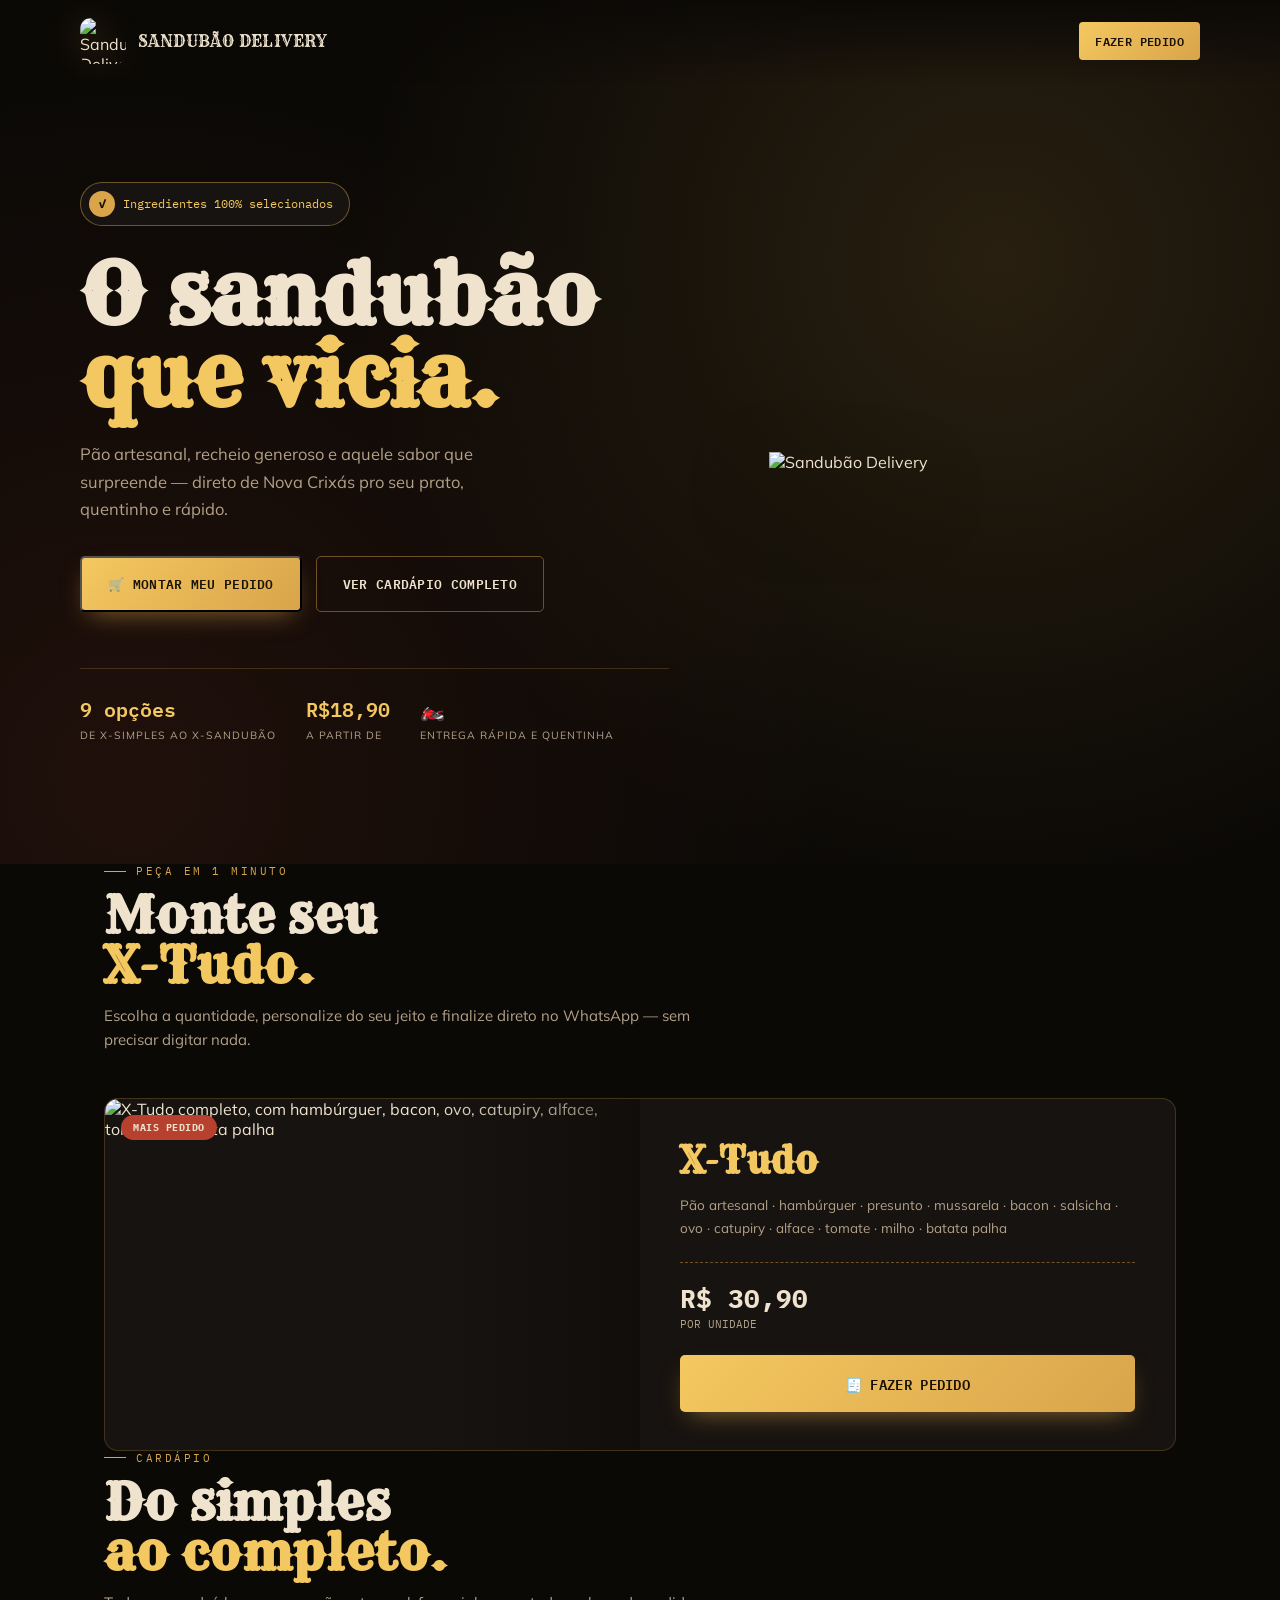
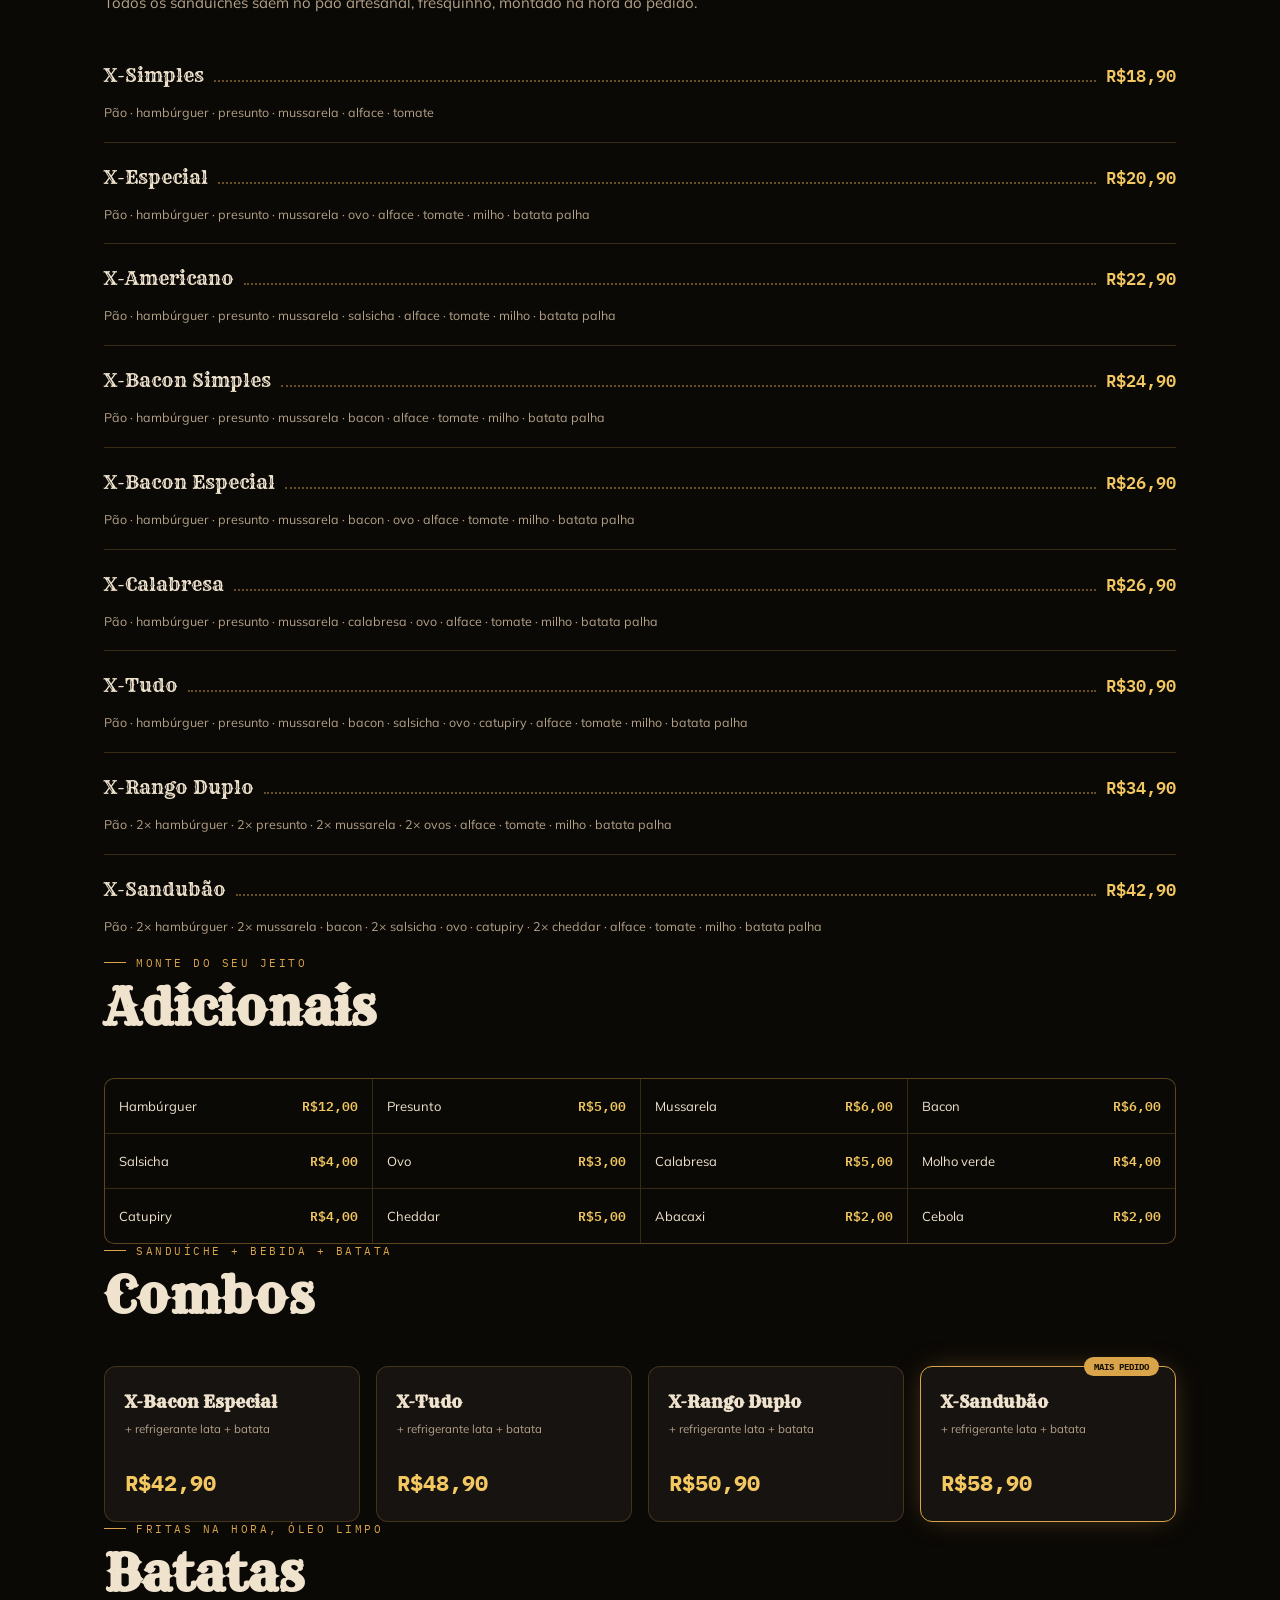
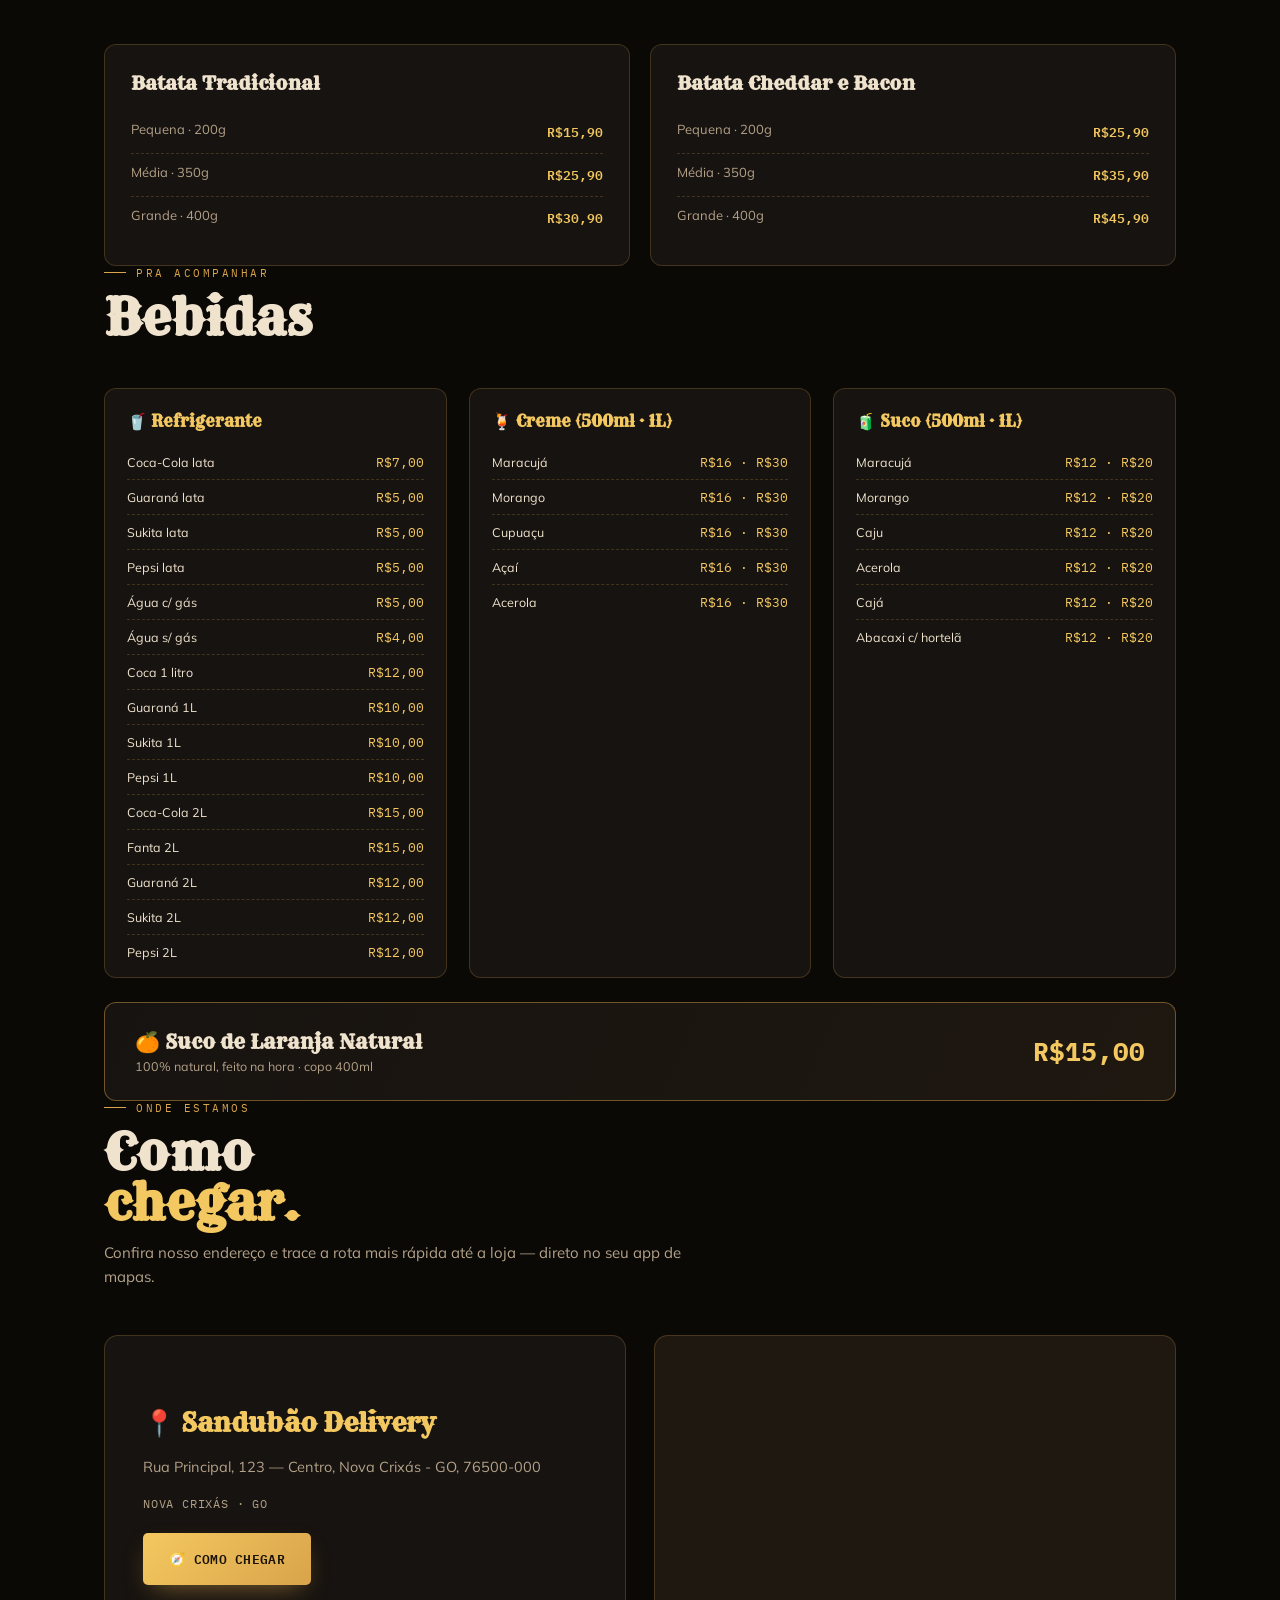
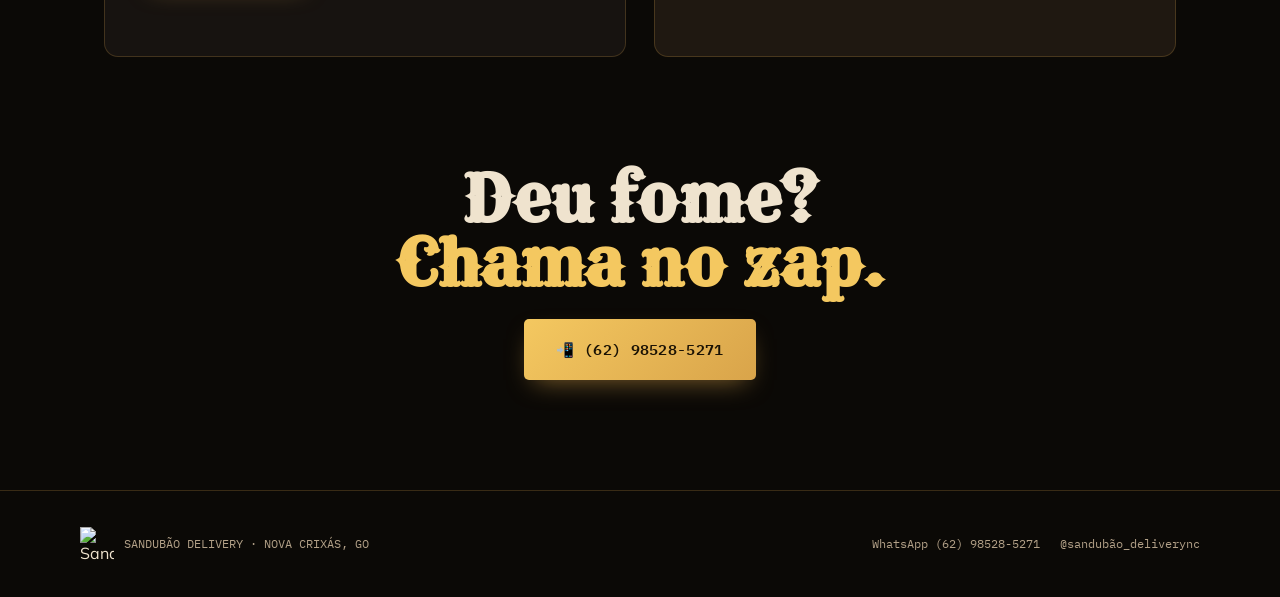
==== commit 03facbaa: "Update drink options and prices in index.html" ====
--- a/index.html
+++ b/index.html
@@ -356,6 +356,15 @@
     padding:16px 26px;margin-top:18px;}
   #goToCheckoutBtn:disabled{opacity:.4;cursor:not-allowed;transform:none;}
 
+  /* ---------- forma de pagamento (checkout) ---------- */
+.payment-toggle{display:grid;grid-template-columns:1fr 1fr 1fr;gap:10px;margin-bottom:22px;}
+.payment-opt{border:1px solid var(--line);border-radius:8px;padding:14px 8px;
+    font-family:var(--font-mono);font-size:12.5px;text-transform:uppercase;letter-spacing:.4px;
+    color:var(--text-dim);cursor:pointer;transition:all .2s;background:var(--bg3);
+    display:flex;flex-direction:column;align-items:center;gap:6px;}
+.payment-opt .po-icon{font-size:20px;}
+.payment-opt:hover{border-color:var(--line-strong);color:var(--paper);}
+.payment-opt.active{border-color:var(--gold);color:var(--gold-bright);background:rgba(217,164,74,.1);}
   /* etapa de checkout */
   .checkout-summary{background:var(--bg3);border:1px solid var(--line);border-radius:10px;
     padding:14px 16px;margin-bottom:22px;font-size:12.5px;color:var(--text-dim);}
@@ -647,14 +656,19 @@
       <h4>🥤 Refrigerante</h4>
       <div class="drow"><span>Coca-Cola lata</span><span class="dp">R$7,00</span></div>
       <div class="drow"><span>Guaraná lata</span><span class="dp">R$5,00</span></div>
-      <div class="drow"><span>Sukita / Pepsi lata</span><span class="dp">R$5,00</span></div>
+      <div class="drow"><span>Sukita lata</span><span class="dp">R$5,00</span></div>
+      <div class="drow"><span>Pepsi lata</span><span class="dp">R$5,00</span></div>
       <div class="drow"><span>Água c/ gás</span><span class="dp">R$5,00</span></div>
       <div class="drow"><span>Água s/ gás</span><span class="dp">R$4,00</span></div>
       <div class="drow"><span>Coca 1 litro</span><span class="dp">R$12,00</span></div>
-      <div class="drow"><span>Guaraná / Sukita / Pepsi 1L</span><span class="dp">R$10,00</span></div>
+      <div class="drow"><span>Guaraná 1L</span><span class="dp">R$10,00</span></div>
+      <div class="drow"><span>Sukita 1L</span><span class="dp">R$10,00</span></div>
+      <div class="drow"><span>Pepsi 1L</span><span class="dp">R$10,00</span></div>
       <div class="drow"><span>Coca-Cola 2L</span><span class="dp">R$15,00</span></div>
       <div class="drow"><span>Fanta 2L</span><span class="dp">R$15,00</span></div>
-      <div class="drow"><span>Guaraná / Sukita / Pepsi 2L</span><span class="dp">R$12,00</span></div>
+      <div class="drow"><span>Guaraná 2L</span><span class="dp">R$12,00</span></div>
+      <div class="drow"><span>Sukita 2L</span><span class="dp">R$12,00</span></div>
+      <div class="drow"><span>Pepsi 2L</span><span class="dp">R$12,00</span></div>
     </div>
     <div class="drinkcol">
       <h4>🍹 Creme (500ml · 1L)</h4>
@@ -877,14 +891,19 @@
     // ---- Bebidas ----
     { id:'r1', category:'bebidas', name:'Coca-Cola lata', price:7.00, desc:'350ml, gelada' },
     { id:'r2', category:'bebidas', name:'Guaraná lata', price:5.00, desc:'350ml, gelada' },
-    { id:'r3', category:'bebidas', name:'Sukita / Pepsi lata', price:5.00, desc:'350ml, gelada' },
+    { id:'r3', category:'bebidas', name:'Sukita lata', price:5.00, desc:'350ml, gelada' },
+    { id:'r3b', category:'bebidas', name:'Pepsi lata', price:5.00, desc:'350ml, gelada' },
     { id:'r4', category:'bebidas', name:'Água com gás', price:5.00, desc:'500ml' },
     { id:'r5', category:'bebidas', name:'Água sem gás', price:4.00, desc:'500ml' },
     { id:'r6', category:'bebidas', name:'Coca-Cola 1 litro', price:12.00, desc:'Garrafa 1L' },
-    { id:'r7', category:'bebidas', name:'Guaraná / Sukita / Pepsi 1L', price:10.00, desc:'Garrafa 1L' },
+    { id:'r7', category:'bebidas', name:'Guaraná 1L', price:10.00, desc:'Garrafa 1L' },
+    { id:'r7b', category:'bebidas', name:'Sukita 1L', price:10.00, desc:'Garrafa 1L' },
+    { id:'r7c', category:'bebidas', name:'Pepsi 1L', price:10.00, desc:'Garrafa 1L' },
     { id:'r8', category:'bebidas', name:'Coca-Cola 2L', price:15.00, desc:'Garrafa 2L' },
     { id:'r9', category:'bebidas', name:'Fanta 2L', price:15.00, desc:'Garrafa 2L' },
-    { id:'r10', category:'bebidas', name:'Guaraná / Sukita / Pepsi 2L', price:12.00, desc:'Garrafa 2L' },
+    { id:'r10', category:'bebidas', name:'Guaraná 2L', price:12.00, desc:'Garrafa 2L' },
+    { id:'r10b', category:'bebidas', name:'Sukita 2L', price:12.00, desc:'Garrafa 2L' },
+    { id:'r10c', category:'bebidas', name:'Pepsi 2L', price:12.00, desc:'Garrafa 2L' },
     { id:'r11', category:'bebidas', name:'Suco de Laranja Natural', price:15.00, desc:'100% natural, feito na hora · copo 400ml' },
 
     // ---- Sucos (500ml ou 1L) ----
@@ -922,7 +941,8 @@
     detailVariantIdx: 0,
     detailAddonIds: new Set(),
     detailQty: 1,
-    detailObs: ''
+    detailObs: '',
+    paymentMethod: null       // forma de pagamento escolhida no checkout: 'cartao' | 'pix' | 'dinheiro'
   };
 
   /* ---------- 4. UTILITÁRIOS ---------- */
@@ -1343,27 +1363,14 @@
             '<label class="of-label" for="ckNome">Seu nome</label>' +
             '<input type="text" id="ckNome" placeholder="Como podemos te chamar?" required>' +
           '</div>' +
-          '<div class="of-group">' +
-            '<label class="of-label" for="ckTelefone">Seu telefone</label>' +
-            '<input type="tel" id="ckTelefone" placeholder="(00) 00000-0000" required>' +
-          '</div>' +
         '</div>' +
         '<div class="of-group">' +
-          '<label class="of-label">Entrega ou retirada?</label>' +
-          '<div class="delivery-toggle">' +
-            '<div class="delivery-opt">' +
-              '<input type="radio" id="ckEntrega" name="ckTipoEntrega" value="entrega" checked>' +
-              '<label for="ckEntrega">🏍️ Entrega</label>' +
-            '</div>' +
-            '<div class="delivery-opt">' +
-              '<input type="radio" id="ckRetirada" name="ckTipoEntrega" value="retirada">' +
-              '<label for="ckRetirada">🏠 Retirada</label>' +
-            '</div>' +
+          '<label class="of-label">Forma de pagamento</label>' +
+          '<div class="payment-toggle" id="paymentToggle">' +
+            '<button type="button" class="payment-opt" data-method="cartao"><span class="po-icon">💳</span>Cartão</button>' +
+            '<button type="button" class="payment-opt" data-method="pix"><span class="po-icon">📱</span>Pix</button>' +
+            '<button type="button" class="payment-opt" data-method="dinheiro"><span class="po-icon">💵</span>Dinheiro</button>' +
           '</div>' +
-        '</div>' +
-        '<div class="of-group of-address show" id="ckAddressWrap">' +
-          '<label class="of-label" for="ckEndereco">Endereço de entrega</label>' +
-          '<input type="text" id="ckEndereco" placeholder="Rua, número, bairro..." required>' +
         '</div>' +
         '<div class="of-group">' +
           '<label class="of-label" for="ckObs">Observações gerais (opcional)</label>' +
@@ -1377,23 +1384,21 @@
   }
 
   function bindCheckoutEvents(){
-    const addressWrap = document.getElementById('ckAddressWrap');
-    const enderecoInput = document.getElementById('ckEndereco');
-
-    document.querySelectorAll('input[name="ckTipoEntrega"]').forEach(function(radio){
-      radio.addEventListener('change', function(){
-        if(this.value === 'entrega'){
-          addressWrap.classList.add('show');
-          enderecoInput.setAttribute('required', 'required');
-        } else {
-          addressWrap.classList.remove('show');
-          enderecoInput.removeAttribute('required');
-        }
+    document.getElementById('checkoutForm').addEventListener('submit', handleCheckoutSubmit);
+
+    document.querySelectorAll('#paymentToggle .payment-opt').forEach(function(btn){
+      if(orderState.paymentMethod === btn.dataset.method) btn.classList.add('active');
+      btn.addEventListener('click', function(){
+        orderState.paymentMethod = btn.dataset.method;
+        document.querySelectorAll('#paymentToggle .payment-opt').forEach(function(b){
+          b.classList.toggle('active', b === btn);
+        });
       });
     });
-
-    document.getElementById('checkoutForm').addEventListener('submit', handleCheckoutSubmit);
-  }
+  }
+
+  // Rótulos de exibição para cada forma de pagamento (usados na mensagem do WhatsApp)
+  const PAYMENT_LABELS = { cartao:'Cartão', pix:'Pix', dinheiro:'Dinheiro' };
 
   /* ---------- 11. FINALIZAÇÃO — monta mensagem e abre o WhatsApp ---------- */
   function buildWhatsAppMessage(customer){
@@ -1401,8 +1406,6 @@
     linhas.push('🍔 NOVO PEDIDO');
     linhas.push('');
     linhas.push('Cliente: ' + customer.nome);
-    linhas.push('');
-    linhas.push('Telefone: ' + customer.telefone);
     linhas.push('');
     linhas.push('Pedido:');
     orderState.cart.forEach(function(item){
@@ -1412,8 +1415,7 @@
       if(item.obs) linhas.push('   Obs: ' + item.obs);
     });
     linhas.push('');
-    linhas.push('Entrega:');
-    linhas.push(customer.entregaInfo);
+    linhas.push('Forma de pagamento: ' + (PAYMENT_LABELS[customer.paymentMethod] || 'Não informado'));
     linhas.push('');
     linhas.push('Observações:');
     linhas.push(customer.obsGeral || 'Nenhuma');
@@ -1427,29 +1429,25 @@
     e.preventDefault();
 
     const nome = document.getElementById('ckNome').value.trim();
-    const telefone = document.getElementById('ckTelefone').value.trim();
     const obsGeral = document.getElementById('ckObs').value.trim();
-    const tipoEntrega = document.querySelector('input[name="ckTipoEntrega"]:checked').value;
-    const endereco = document.getElementById('ckEndereco').value.trim();
-
-    if(!nome || !telefone){
-      alert('Por favor, preencha seu nome e telefone.');
-      return;
-    }
-    if(tipoEntrega === 'entrega' && !endereco){
-      alert('Por favor, informe o endereço de entrega.');
+
+    if(!nome){
+      alert('Por favor, preencha seu nome.');
       return;
     }
     if(orderState.cart.length === 0){
       alert('Seu carrinho está vazio.');
       return;
     }
+    if(!orderState.paymentMethod){
+      alert('Escolha a forma de pagamento (Cartão, Pix ou Dinheiro).');
+      return;
+    }
 
     const customer = {
       nome: nome,
-      telefone: telefone,
       obsGeral: obsGeral,
-      entregaInfo: tipoEntrega === 'entrega' ? endereco : 'Retirada no local'
+      paymentMethod: orderState.paymentMethod
     };
 
     const mensagem = buildWhatsAppMessage(customer);
@@ -1458,6 +1456,7 @@
 
     showToast('Pedido enviado! Confira e envie no WhatsApp que abriu. 🎉');
     orderState.cart = [];
+    orderState.paymentMethod = null;
     updateCartBadges();
     closeModal();
   }
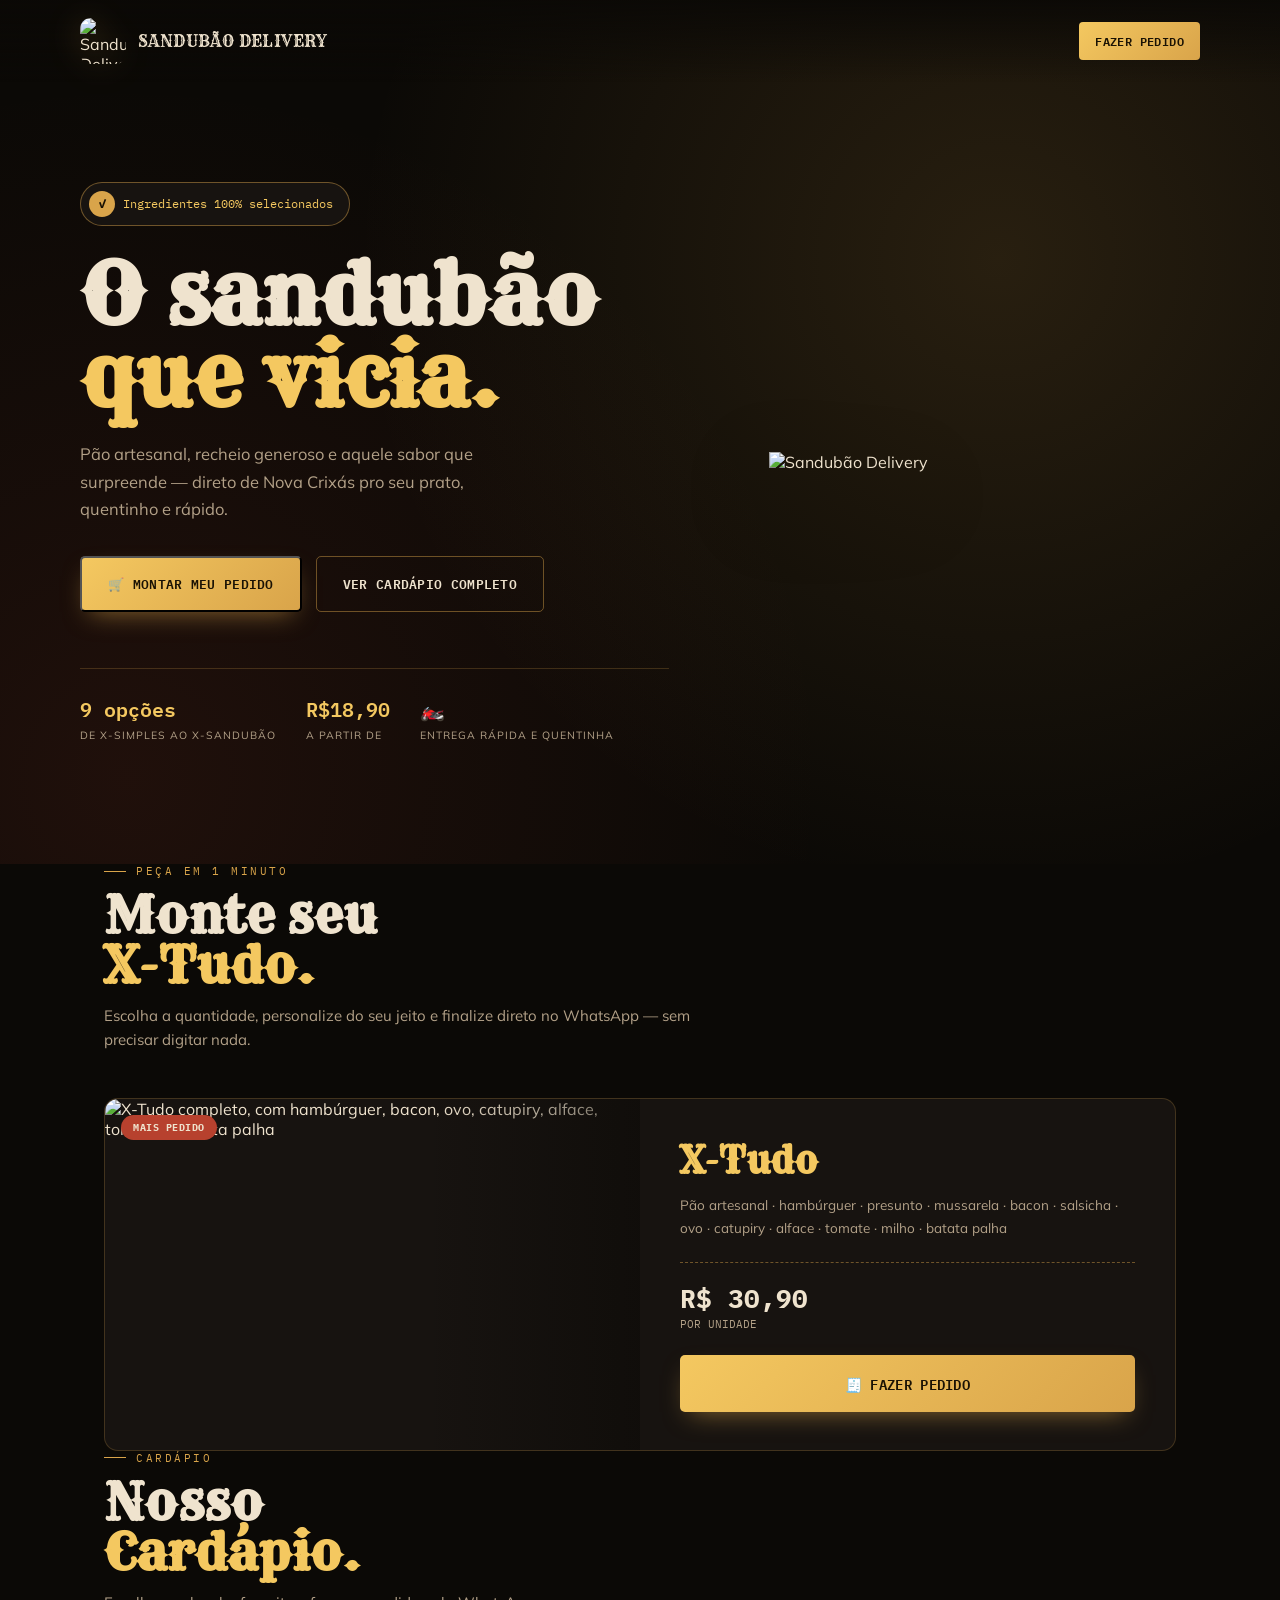
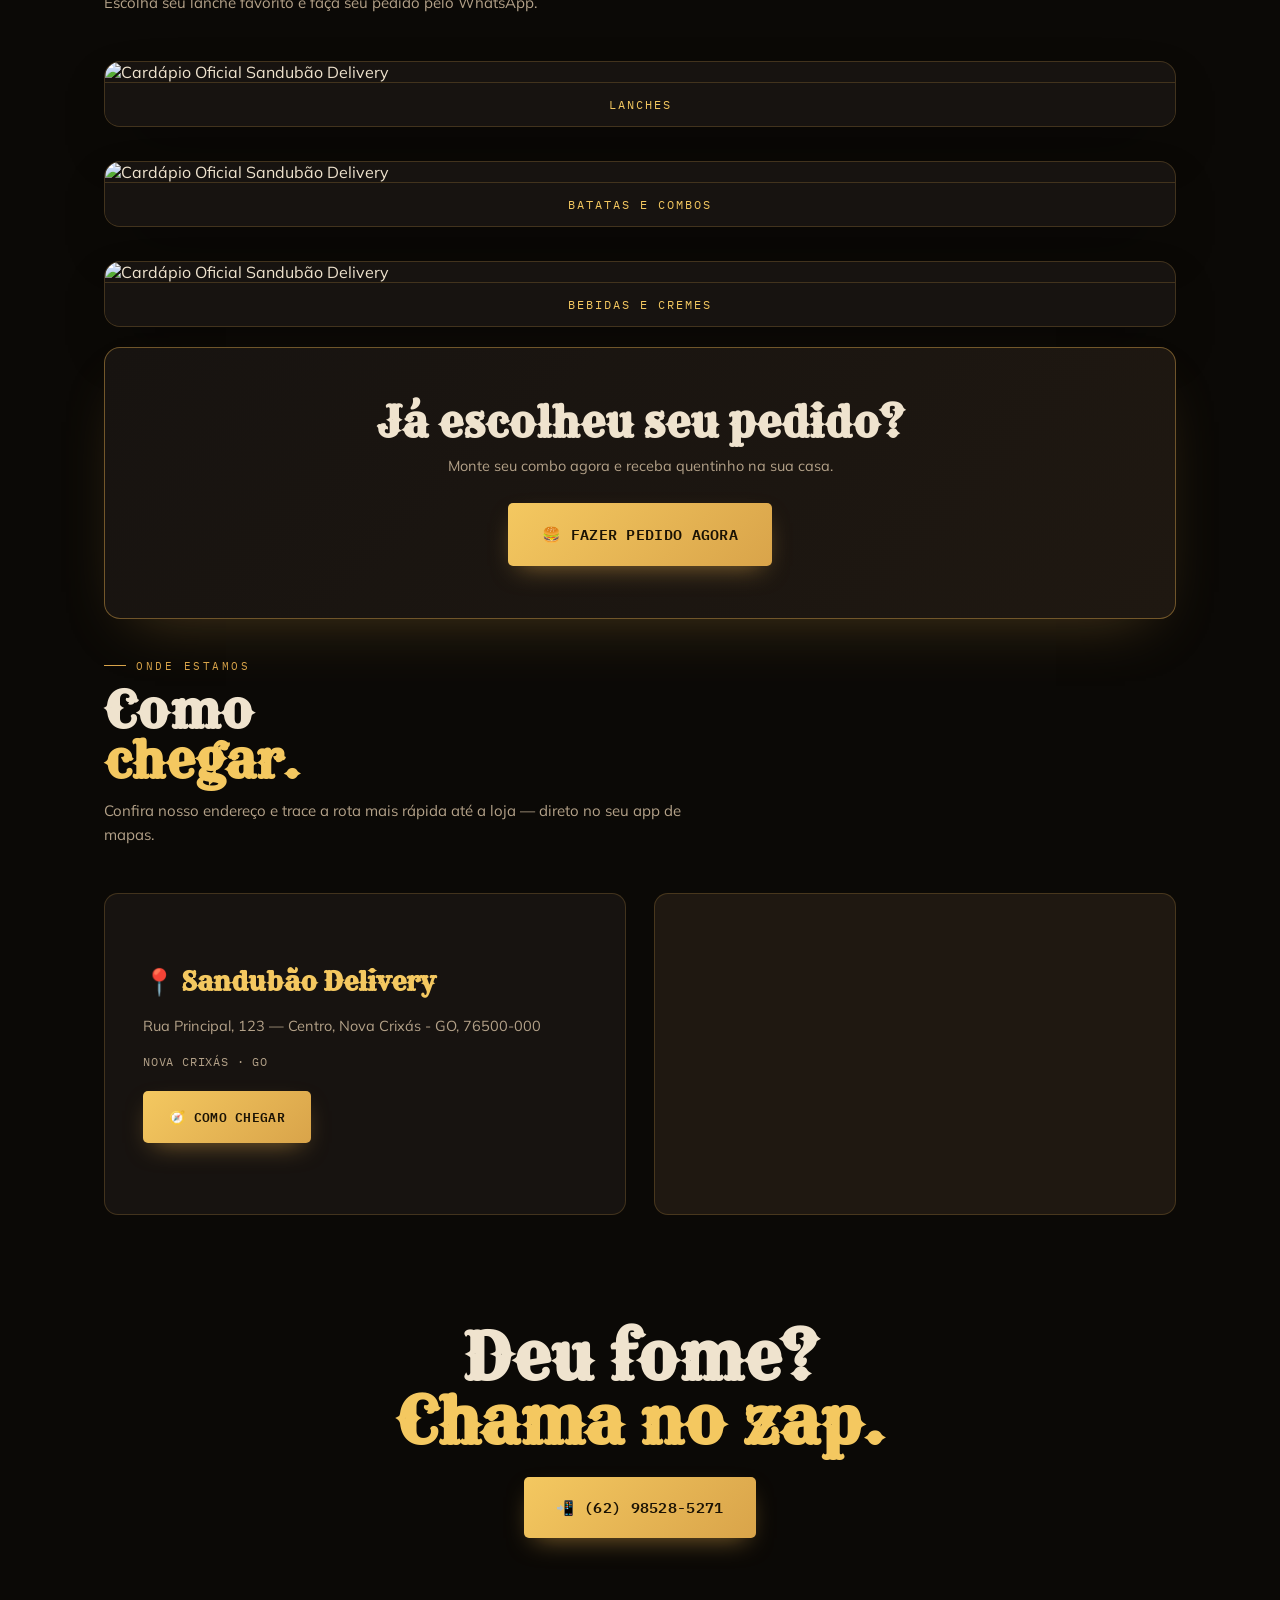
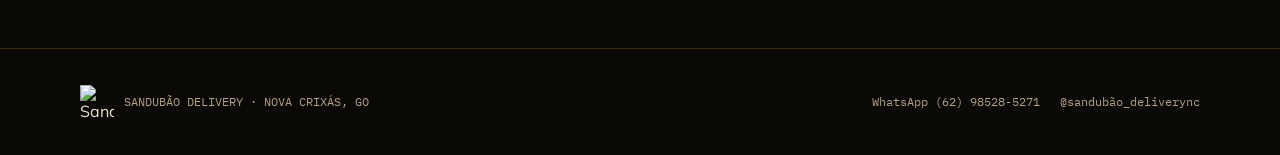
==== commit 85016cf9: "Update index.html with new meta tags and content" ====
--- a/index.html
+++ b/index.html
@@ -4,9 +4,16 @@
 <meta charset="UTF-8">
 <meta name="viewport" content="width=device-width, initial-scale=1.0">
 <title>Sandubão Delivery — Nova Crixás, GO</title>
+<meta name="description" content="Sandubão Delivery em Nova Crixás, GO. Cardápio oficial: lanches, batatas, combos, bebidas e cremes. Peça pelo WhatsApp (62) 98528-5271.">
+<meta property="og:title" content="Sandubão Delivery — Nova Crixás, GO">
+<meta property="og:description" content="Sandubão Delivery em Nova Crixás, GO. Cardápio oficial. Peça pelo WhatsApp.">
+<meta property="og:type" content="website">
+<meta name="twitter:card" content="summary_large_image">
 <link rel="preconnect" href="https://fonts.googleapis.com">
-<link href="https://fonts.googleapis.com/css2?family=Rye&family=IBM+Plex+Mono:wght@400;500;600;700&family=Mulish:wght@400;500;600;700;800;900&display=swap" rel="stylesheet">
+<link rel="preconnect" href="https://fonts.gstatic.com" crossorigin>
+<link rel="stylesheet" href="https://fonts.googleapis.com/css2?family=Rye&family=IBM+Plex+Mono:wght@400;500;600;700&family=Mulish:wght@400;500;600;700;800;900&display=swap">
 <style>
+
   :root{
     --bg:#0B0906;
     --bg2:#171310;
@@ -480,10 +487,77 @@
     .mi-select-btn{width:100%;}
     .menu-item-card{flex-direction:column;align-items:stretch;}
   }
+
+
+/* ========= Cardápio (galeria de imagens oficiais) ========= */
+.menu-gallery{display:flex;flex-direction:column;gap:34px;max-width:1400px;margin:0 auto;align-items:center;}
+.menu-gallery-item{margin:0;cursor:zoom-in;width:100%;max-width:1120px;
+  border-radius:16px;overflow:hidden;background:var(--bg2);
+  border:1px solid var(--line);box-shadow:0 24px 60px -24px rgba(0,0,0,.75);
+  transition:transform .35s cubic-bezier(.2,.7,.2,1), box-shadow .35s ease, border-color .3s ease;}
+.menu-gallery-item:hover{transform:translateY(-4px) scale(1.01);
+  border-color:var(--line-strong);box-shadow:0 34px 80px -24px rgba(217,164,74,.35);}
+.menu-gallery-item img{display:block;width:100%;height:auto;image-rendering:auto;}
+.menu-gallery-item figcaption{
+  font-family:var(--font-mono);font-size:11.5px;letter-spacing:2px;
+  color:var(--gold-bright);text-transform:uppercase;
+  padding:14px 20px;background:var(--bg2);text-align:center;
+  border-top:1px solid var(--line);}
+
+/* CTA Cardápio */
+.menu-cta-section{padding-top:20px !important;padding-bottom:40px !important;}
+.menu-cta-box{background:linear-gradient(135deg, var(--bg2), var(--bg3));
+  border:1px solid var(--line-strong);border-radius:16px;
+  padding:52px 32px;text-align:center;
+  box-shadow:0 24px 60px -30px rgba(217,164,74,.35);}
+.menu-cta-box h3{font-family:var(--font-display);color:var(--paper);
+  font-size:clamp(26px,4vw,42px);line-height:1.05;}
+.menu-cta-box p{color:var(--text-dim);margin-top:12px;font-size:14.5px;}
+.menu-cta-btn{margin-top:28px;font-size:15px;padding:19px 34px;border:none;cursor:pointer;}
+
+/* Lightbox */
+.mg-lightbox{position:fixed;inset:0;z-index:400;background:rgba(4,3,2,.94);
+  display:flex;align-items:center;justify-content:center;
+  opacity:0;visibility:hidden;transition:opacity .3s ease, visibility 0s linear .3s;
+  touch-action:none;overscroll-behavior:contain;}
+.mg-lightbox.show{opacity:1;visibility:visible;transition:opacity .3s ease;}
+.mg-stage{width:100%;height:100%;overflow:auto;display:flex;align-items:center;justify-content:center;
+  padding:60px 20px;-webkit-overflow-scrolling:touch;}
+.mg-stage img{max-width:95vw;max-height:88vh;width:auto;height:auto;object-fit:contain;
+  border-radius:10px;box-shadow:0 30px 80px -20px rgba(0,0,0,.9);
+  transition:transform .3s cubic-bezier(.2,.7,.2,1);transform-origin:center center;
+  cursor:zoom-in;user-select:none;-webkit-user-drag:none;}
+.mg-stage img.zoomed{cursor:grab;max-width:none;max-height:none;}
+.mg-stage img.zoomed:active{cursor:grabbing;}
+.mg-close{position:absolute;top:18px;right:22px;width:46px;height:46px;border-radius:50%;
+  background:rgba(217,164,74,.12);border:1px solid var(--line-strong);color:var(--paper);
+  font-size:28px;line-height:1;cursor:pointer;z-index:2;
+  display:flex;align-items:center;justify-content:center;transition:all .2s;}
+.mg-close:hover{background:var(--gold);color:#1A1204;}
+.mg-nav{position:absolute;top:50%;transform:translateY(-50%);
+  width:54px;height:54px;border-radius:50%;
+  background:rgba(217,164,74,.12);border:1px solid var(--line-strong);color:var(--paper);
+  font-size:34px;line-height:1;cursor:pointer;z-index:2;
+  display:flex;align-items:center;justify-content:center;padding-bottom:4px;transition:all .2s;
+  font-family:var(--font-mono);}
+.mg-nav:hover{background:var(--gold);color:#1A1204;}
+.mg-prev{left:22px;} .mg-next{right:22px;}
+.mg-counter{position:absolute;bottom:20px;left:50%;transform:translateX(-50%);
+  font-family:var(--font-mono);font-size:12px;letter-spacing:1.5px;color:var(--text-dim);
+  background:rgba(11,9,6,.7);padding:8px 16px;border-radius:20px;border:1px solid var(--line);}
+@media(max-width:640px){
+  .mg-nav{width:44px;height:44px;font-size:26px;}
+  .mg-prev{left:10px;} .mg-next{right:10px;}
+  .mg-close{top:12px;right:12px;width:40px;height:40px;font-size:24px;}
+  .mg-stage{padding:50px 8px;}
+  .menu-gallery{gap:22px;}
+  .menu-cta-box{padding:38px 22px;}
+}
+
 </style>
-<link rel="stylesheet" href="sandubao-premium.css">
 </head>
 <body>
+
   
 <canvas id="steamCanvas"></canvas>
 
@@ -540,159 +614,40 @@
   </div>
 </section>
 
-<!-- CARDÁPIO -->
+
+<!-- CARDÁPIO (imagens oficiais) -->
 <section class="wrap" id="cardapio">
   <div class="section-head reveal">
     <div class="eyebrow">Cardápio</div>
-    <h2>Do simples<br><em>ao completo.</em></h2>
-    <p>Todos os sanduíches saem no pão artesanal, fresquinho, montado na hora do pedido.</p>
+    <h2>Nosso<br><em>Cardápio.</em></h2>
+    <p>Escolha seu lanche favorito e faça seu pedido pelo WhatsApp.</p>
   </div>
-  <div class="menulist reveal-stagger">
-    <div class="menurow">
-      <div class="mtop"><span class="mname">X-Simples</span><span class="mleader"></span><span class="mprice">R$18,90</span></div>
-      <div class="mdesc">Pão · hambúrguer · presunto · mussarela · alface · tomate</div>
-    </div>
-    <div class="menurow">
-      <div class="mtop"><span class="mname">X-Especial</span><span class="mleader"></span><span class="mprice">R$20,90</span></div>
-      <div class="mdesc">Pão · hambúrguer · presunto · mussarela · ovo · alface · tomate · milho · batata palha</div>
-    </div>
-    <div class="menurow">
-      <div class="mtop"><span class="mname">X-Americano</span><span class="mleader"></span><span class="mprice">R$22,90</span></div>
-      <div class="mdesc">Pão · hambúrguer · presunto · mussarela · salsicha · alface · tomate · milho · batata palha</div>
-    </div>
-    <div class="menurow">
-      <div class="mtop"><span class="mname">X-Bacon Simples</span><span class="mleader"></span><span class="mprice">R$24,90</span></div>
-      <div class="mdesc">Pão · hambúrguer · presunto · mussarela · bacon · alface · tomate · milho · batata palha</div>
-    </div>
-    <div class="menurow">
-      <div class="mtop"><span class="mname">X-Bacon Especial</span><span class="mleader"></span><span class="mprice">R$26,90</span></div>
-      <div class="mdesc">Pão · hambúrguer · presunto · mussarela · bacon · ovo · alface · tomate · milho · batata palha</div>
-    </div>
-    <div class="menurow">
-      <div class="mtop"><span class="mname">X-Calabresa</span><span class="mleader"></span><span class="mprice">R$26,90</span></div>
-      <div class="mdesc">Pão · hambúrguer · presunto · mussarela · calabresa · ovo · alface · tomate · milho · batata palha</div>
-    </div>
-    <div class="menurow">
-      <div class="mtop"><span class="mname">X-Tudo</span><span class="mleader"></span><span class="mprice">R$30,90</span></div>
-      <div class="mdesc">Pão · hambúrguer · presunto · mussarela · bacon · salsicha · ovo · catupiry · alface · tomate · milho · batata palha</div>
-    </div>
-    <div class="menurow">
-      <div class="mtop"><span class="mname">X-Rango Duplo</span><span class="mleader"></span><span class="mprice">R$34,90</span></div>
-      <div class="mdesc">Pão · 2× hambúrguer · 2× presunto · 2× mussarela · 2× ovos · alface · tomate · milho · batata palha</div>
-    </div>
-    <div class="menurow" style="border-bottom:none;">
-      <div class="mtop"><span class="mname">X-Sandubão</span><span class="mleader"></span><span class="mprice">R$42,90</span></div>
-      <div class="mdesc">Pão · 2× hambúrguer · 2× mussarela · bacon · 2× salsicha · ovo · catupiry · 2× cheddar · alface · tomate · milho · batata palha</div>
-    </div>
+
+  <div class="menu-gallery reveal-stagger">
+    <figure class="menu-gallery-item" data-menu-idx="0">
+      <img src="/__l5e/assets-v1/f9894cd4-2f4a-4b91-9495-b287d57408dd/menu-lanches.jpeg" alt="Cardápio Oficial Sandubão Delivery" loading="lazy" decoding="async" fetchpriority="low" />
+      <figcaption>Lanches</figcaption>
+    </figure>
+    <figure class="menu-gallery-item" data-menu-idx="1">
+      <img src="/__l5e/assets-v1/6168b432-ff26-4f3e-923f-39da9aa3eb05/menu-batatas-combos.jpeg" alt="Cardápio Oficial Sandubão Delivery" loading="lazy" decoding="async" fetchpriority="low" />
+      <figcaption>Batatas e Combos</figcaption>
+    </figure>
+    <figure class="menu-gallery-item" data-menu-idx="2">
+      <img src="/__l5e/assets-v1/d63b9f5c-826e-4e5f-ad00-dabf3c13b9a9/menu-bebidas-cremes.jpeg" alt="Cardápio Oficial Sandubão Delivery" loading="lazy" decoding="async" fetchpriority="low" />
+      <figcaption>Bebidas e Cremes</figcaption>
+    </figure>
   </div>
 </section>
 
-<!-- ADICIONAIS -->
-<section class="wrap">
-  <div class="section-head reveal">
-    <div class="eyebrow">Monte do seu jeito</div>
-    <h2>Adicionais</h2>
-  </div>
-  <div class="addgrid reveal-stagger">
-    <div class="additem"><span class="an">Hambúrguer</span><span class="ap">R$12,00</span></div>
-    <div class="additem"><span class="an">Presunto</span><span class="ap">R$5,00</span></div>
-    <div class="additem"><span class="an">Mussarela</span><span class="ap">R$6,00</span></div>
-    <div class="additem"><span class="an">Bacon</span><span class="ap">R$6,00</span></div>
-    <div class="additem"><span class="an">Salsicha</span><span class="ap">R$4,00</span></div>
-    <div class="additem"><span class="an">Ovo</span><span class="ap">R$3,00</span></div>
-    <div class="additem"><span class="an">Calabresa</span><span class="ap">R$5,00</span></div>
-    <div class="additem"><span class="an">Molho verde</span><span class="ap">R$4,00</span></div>
-    <div class="additem"><span class="an">Catupiry</span><span class="ap">R$4,00</span></div>
-    <div class="additem"><span class="an">Cheddar</span><span class="ap">R$5,00</span></div>
-    <div class="additem"><span class="an">Abacaxi</span><span class="ap">R$2,00</span></div>
-    <div class="additem"><span class="an">Cebola</span><span class="ap">R$2,00</span></div>
+<!-- CTA Cardápio -->
+<section class="wrap menu-cta-section reveal">
+  <div class="menu-cta-box">
+    <h3>Já escolheu seu pedido?</h3>
+    <p>Monte seu combo agora e receba quentinho na sua casa.</p>
+    <button class="btn btn-primary menu-cta-btn" type="button" id="menuCtaBtn">🍔 Fazer pedido agora</button>
   </div>
 </section>
 
-<!-- COMBOS -->
-<section class="wrap">
-  <div class="section-head reveal">
-    <div class="eyebrow">Sanduíche + bebida + batata</div>
-    <h2>Combos</h2>
-  </div>
-  <div class="combogrid reveal-stagger">
-    <div class="combocard"><h4>X-Bacon Especial</h4><div class="cdesc">+ refrigerante lata + batata</div><div class="cprice">R$42,90</div></div>
-    <div class="combocard"><h4>X-Tudo</h4><div class="cdesc">+ refrigerante lata + batata</div><div class="cprice">R$48,90</div></div>
-    <div class="combocard"><h4>X-Rango Duplo</h4><div class="cdesc">+ refrigerante lata + batata</div><div class="cprice">R$50,90</div></div>
-    <div class="combocard best"><div class="cbadge">Mais pedido</div><h4>X-Sandubão</h4><div class="cdesc">+ refrigerante lata + batata</div><div class="cprice">R$58,90</div></div>
-  </div>
-</section>
-
-<!-- BATATAS -->
-<section class="wrap">
-  <div class="section-head reveal">
-    <div class="eyebrow">Fritas na hora, óleo limpo</div>
-    <h2>Batatas</h2>
-  </div>
-  <div class="fritastable reveal-stagger">
-    <div class="fritacard">
-      <h4>Batata Tradicional</h4>
-      <div class="fsize"><span class="fn">Pequena · 200g</span><span class="fp">R$15,90</span></div>
-      <div class="fsize"><span class="fn">Média · 350g</span><span class="fp">R$25,90</span></div>
-      <div class="fsize"><span class="fn">Grande · 400g</span><span class="fp">R$30,90</span></div>
-    </div>
-    <div class="fritacard">
-      <h4>Batata Cheddar e Bacon</h4>
-      <div class="fsize"><span class="fn">Pequena · 200g</span><span class="fp">R$25,90</span></div>
-      <div class="fsize"><span class="fn">Média · 350g</span><span class="fp">R$35,90</span></div>
-      <div class="fsize"><span class="fn">Grande · 400g</span><span class="fp">R$45,90</span></div>
-    </div>
-  </div>
-</section>
-
-<!-- BEBIDAS -->
-<section class="wrap">
-  <div class="section-head reveal">
-    <div class="eyebrow">Pra acompanhar</div>
-    <h2>Bebidas</h2>
-  </div>
-  <div class="drinkgrid reveal-stagger">
-    <div class="drinkcol">
-      <h4>🥤 Refrigerante</h4>
-      <div class="drow"><span>Coca-Cola lata</span><span class="dp">R$7,00</span></div>
-      <div class="drow"><span>Guaraná lata</span><span class="dp">R$5,00</span></div>
-      <div class="drow"><span>Sukita lata</span><span class="dp">R$5,00</span></div>
-      <div class="drow"><span>Pepsi lata</span><span class="dp">R$5,00</span></div>
-      <div class="drow"><span>Água c/ gás</span><span class="dp">R$5,00</span></div>
-      <div class="drow"><span>Água s/ gás</span><span class="dp">R$4,00</span></div>
-      <div class="drow"><span>Coca 1 litro</span><span class="dp">R$12,00</span></div>
-      <div class="drow"><span>Guaraná 1L</span><span class="dp">R$10,00</span></div>
-      <div class="drow"><span>Sukita 1L</span><span class="dp">R$10,00</span></div>
-      <div class="drow"><span>Pepsi 1L</span><span class="dp">R$10,00</span></div>
-      <div class="drow"><span>Coca-Cola 2L</span><span class="dp">R$15,00</span></div>
-      <div class="drow"><span>Fanta 2L</span><span class="dp">R$15,00</span></div>
-      <div class="drow"><span>Guaraná 2L</span><span class="dp">R$12,00</span></div>
-      <div class="drow"><span>Sukita 2L</span><span class="dp">R$12,00</span></div>
-      <div class="drow"><span>Pepsi 2L</span><span class="dp">R$12,00</span></div>
-    </div>
-    <div class="drinkcol">
-      <h4>🍹 Creme (500ml · 1L)</h4>
-      <div class="drow"><span>Maracujá</span><span class="dp">R$16 · R$30</span></div>
-      <div class="drow"><span>Morango</span><span class="dp">R$16 · R$30</span></div>
-      <div class="drow"><span>Cupuaçu</span><span class="dp">R$16 · R$30</span></div>
-      <div class="drow"><span>Açaí</span><span class="dp">R$16 · R$30</span></div>
-      <div class="drow"><span>Acerola</span><span class="dp">R$16 · R$30</span></div>
-    </div>
-    <div class="drinkcol">
-      <h4>🧃 Suco (500ml · 1L)</h4>
-      <div class="drow"><span>Maracujá</span><span class="dp">R$12 · R$20</span></div>
-      <div class="drow"><span>Morango</span><span class="dp">R$12 · R$20</span></div>
-      <div class="drow"><span>Caju</span><span class="dp">R$12 · R$20</span></div>
-      <div class="drow"><span>Acerola</span><span class="dp">R$12 · R$20</span></div>
-      <div class="drow"><span>Cajá</span><span class="dp">R$12 · R$20</span></div>
-      <div class="drow"><span>Abacaxi c/ hortelã</span><span class="dp">R$12 · R$20</span></div>
-    </div>
-  </div>
-  <div class="naturalbanner reveal">
-    <div class="nb-text"><h4>🍊 Suco de Laranja Natural</h4><p>100% natural, feito na hora · copo 400ml</p></div>
-    <div class="nb-price">R$15,00</div>
-  </div>
-</section>
 
 <!-- LOCALIZAÇÃO -->
 <section class="wrap" id="localizacao">
@@ -768,7 +723,24 @@
 </button>
 
 
+
+
+
+
+
+<!-- LIGHTBOX Cardápio -->
+<div class="mg-lightbox" id="mgLightbox" role="dialog" aria-modal="true" aria-label="Cardápio ampliado">
+  <button class="mg-close" id="mgClose" aria-label="Fechar">×</button>
+  <button class="mg-nav mg-prev" id="mgPrev" aria-label="Anterior">‹</button>
+  <button class="mg-nav mg-next" id="mgNext" aria-label="Próximo">›</button>
+  <div class="mg-stage" id="mgStage">
+    <img id="mgImg" alt="Cardápio Oficial Sandubão Delivery" />
+  </div>
+  <div class="mg-counter" id="mgCounter">1 / 3</div>
+</div>
+
 <script>
+
   function setupSteam(){
     const canvas = document.getElementById('steamCanvas');
     const ctx = canvas.getContext('2d');
@@ -1522,9 +1494,144 @@
     });
   }, { threshold: 0.12, rootMargin: '0px 0px -60px 0px' });
   revealEls.forEach(el=>io.observe(el));
+
+
+/* ======= Cardápio: lightbox ======= */
+(function(){
+  const imgs = [
+    { src: document.querySelector('.menu-gallery-item[data-menu-idx="0"] img').src, alt: 'Cardápio Oficial Sandubão Delivery' },
+    { src: document.querySelector('.menu-gallery-item[data-menu-idx="1"] img').src, alt: 'Cardápio Oficial Sandubão Delivery' },
+    { src: document.querySelector('.menu-gallery-item[data-menu-idx="2"] img').src, alt: 'Cardápio Oficial Sandubão Delivery' },
+  ];
+  const lb = document.getElementById('mgLightbox');
+  const lbImg = document.getElementById('mgImg');
+  const lbCounter = document.getElementById('mgCounter');
+  const lbStage = document.getElementById('mgStage');
+  let cur = 0;
+  let zoom = 1;
+  let panX = 0, panY = 0;
+  let isPanning = false, startX = 0, startY = 0;
+
+  function render(){
+    lbImg.src = imgs[cur].src;
+    lbImg.alt = imgs[cur].alt;
+    lbCounter.textContent = (cur+1) + ' / ' + imgs.length;
+    resetZoom();
+  }
+  function resetZoom(){
+    zoom = 1; panX = 0; panY = 0;
+    lbImg.style.transform = '';
+    lbImg.classList.remove('zoomed');
+  }
+  function applyTransform(){
+    lbImg.style.transform = 'translate('+panX+'px,'+panY+'px) scale('+zoom+')';
+  }
+  function open(idx){
+    cur = idx;
+    render();
+    lb.classList.add('show');
+    document.body.style.overflow = 'hidden';
+  }
+  function close(){
+    lb.classList.remove('show');
+    document.body.style.overflow = '';
+    resetZoom();
+  }
+  function next(){ cur = (cur+1) % imgs.length; render(); }
+  function prev(){ cur = (cur-1+imgs.length) % imgs.length; render(); }
+
+  document.querySelectorAll('.menu-gallery-item').forEach(function(el){
+    el.addEventListener('click', function(){
+      open(parseInt(el.getAttribute('data-menu-idx'),10));
+    });
+  });
+  document.getElementById('mgClose').addEventListener('click', close);
+  document.getElementById('mgNext').addEventListener('click', function(e){ e.stopPropagation(); next(); });
+  document.getElementById('mgPrev').addEventListener('click', function(e){ e.stopPropagation(); prev(); });
+  lb.addEventListener('click', function(e){ if(e.target === lb || e.target === lbStage) close(); });
+  document.addEventListener('keydown', function(e){
+    if(!lb.classList.contains('show')) return;
+    if(e.key === 'Escape') close();
+    else if(e.key === 'ArrowRight') next();
+    else if(e.key === 'ArrowLeft') prev();
+  });
+
+  // Zoom on click
+  lbImg.addEventListener('click', function(e){
+    e.stopPropagation();
+    if(zoom === 1){ zoom = 2.2; lbImg.classList.add('zoomed'); }
+    else { resetZoom(); }
+    applyTransform();
+  });
+
+  // Pan while zoomed (mouse)
+  lbImg.addEventListener('mousedown', function(e){
+    if(zoom === 1) return;
+    isPanning = true; startX = e.clientX - panX; startY = e.clientY - panY;
+    e.preventDefault();
+  });
+  window.addEventListener('mousemove', function(e){
+    if(!isPanning) return;
+    panX = e.clientX - startX; panY = e.clientY - startY;
+    applyTransform();
+  });
+  window.addEventListener('mouseup', function(){ isPanning = false; });
+
+  // Swipe navigation (touch)
+  let touchStartX = 0, touchStartY = 0, touchDX = 0, touchDY = 0, touching = false, pinchStartDist = 0, pinchStartZoom = 1;
+  lb.addEventListener('touchstart', function(e){
+    if(e.touches.length === 2){
+      const dx = e.touches[0].clientX - e.touches[1].clientX;
+      const dy = e.touches[0].clientY - e.touches[1].clientY;
+      pinchStartDist = Math.hypot(dx,dy);
+      pinchStartZoom = zoom;
+      return;
+    }
+    touching = true;
+    touchStartX = e.touches[0].clientX; touchStartY = e.touches[0].clientY;
+    touchDX = 0; touchDY = 0;
+    if(zoom > 1){ startX = e.touches[0].clientX - panX; startY = e.touches[0].clientY - panY; }
+  }, {passive:true});
+  lb.addEventListener('touchmove', function(e){
+    if(e.touches.length === 2){
+      const dx = e.touches[0].clientX - e.touches[1].clientX;
+      const dy = e.touches[0].clientY - e.touches[1].clientY;
+      const dist = Math.hypot(dx,dy);
+      zoom = Math.max(1, Math.min(4, pinchStartZoom * (dist / pinchStartDist)));
+      if(zoom > 1) lbImg.classList.add('zoomed'); else { lbImg.classList.remove('zoomed'); panX=0; panY=0; }
+      applyTransform();
+      return;
+    }
+    if(!touching) return;
+    touchDX = e.touches[0].clientX - touchStartX;
+    touchDY = e.touches[0].clientY - touchStartY;
+    if(zoom > 1){
+      panX = e.touches[0].clientX - startX; panY = e.touches[0].clientY - startY;
+      applyTransform();
+    }
+  }, {passive:true});
+  lb.addEventListener('touchend', function(){
+    if(!touching) return;
+    touching = false;
+    if(zoom === 1 && Math.abs(touchDX) > 60 && Math.abs(touchDX) > Math.abs(touchDY)){
+      if(touchDX < 0) next(); else prev();
+    }
+  });
+
+  // CTA -> open order modal (uses existing openModal defined earlier)
+  const cta = document.getElementById('menuCtaBtn');
+  if(cta){
+    cta.addEventListener('click', function(){
+      if(typeof window.openModal === 'function'){
+        window.openModal('menu');
+      } else {
+        const pedido = document.getElementById('pedido');
+        if(pedido) pedido.scrollIntoView({behavior:'smooth', block:'start'});
+      }
+    });
+  }
+})();
+
 </script>
-
-<script defer src="sandubao-premium.js"></script>
-
 </body>
 </html>
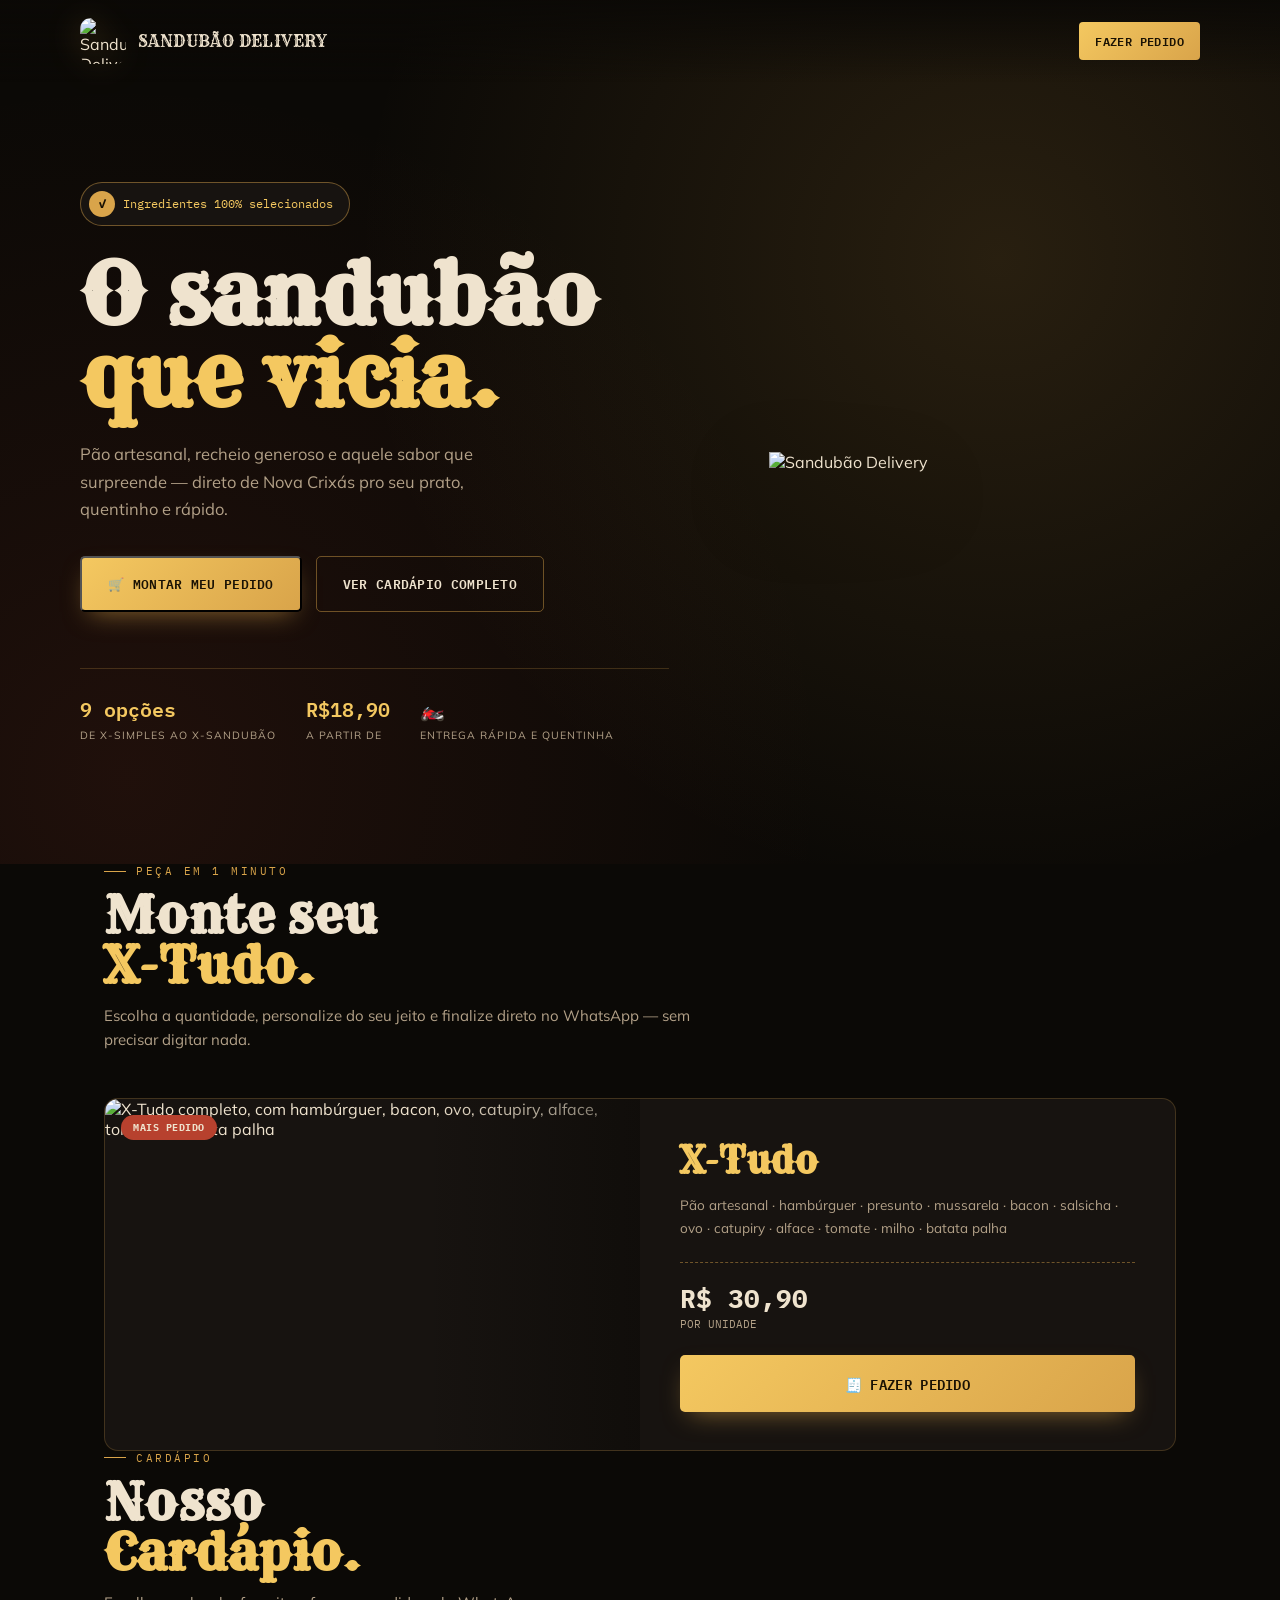
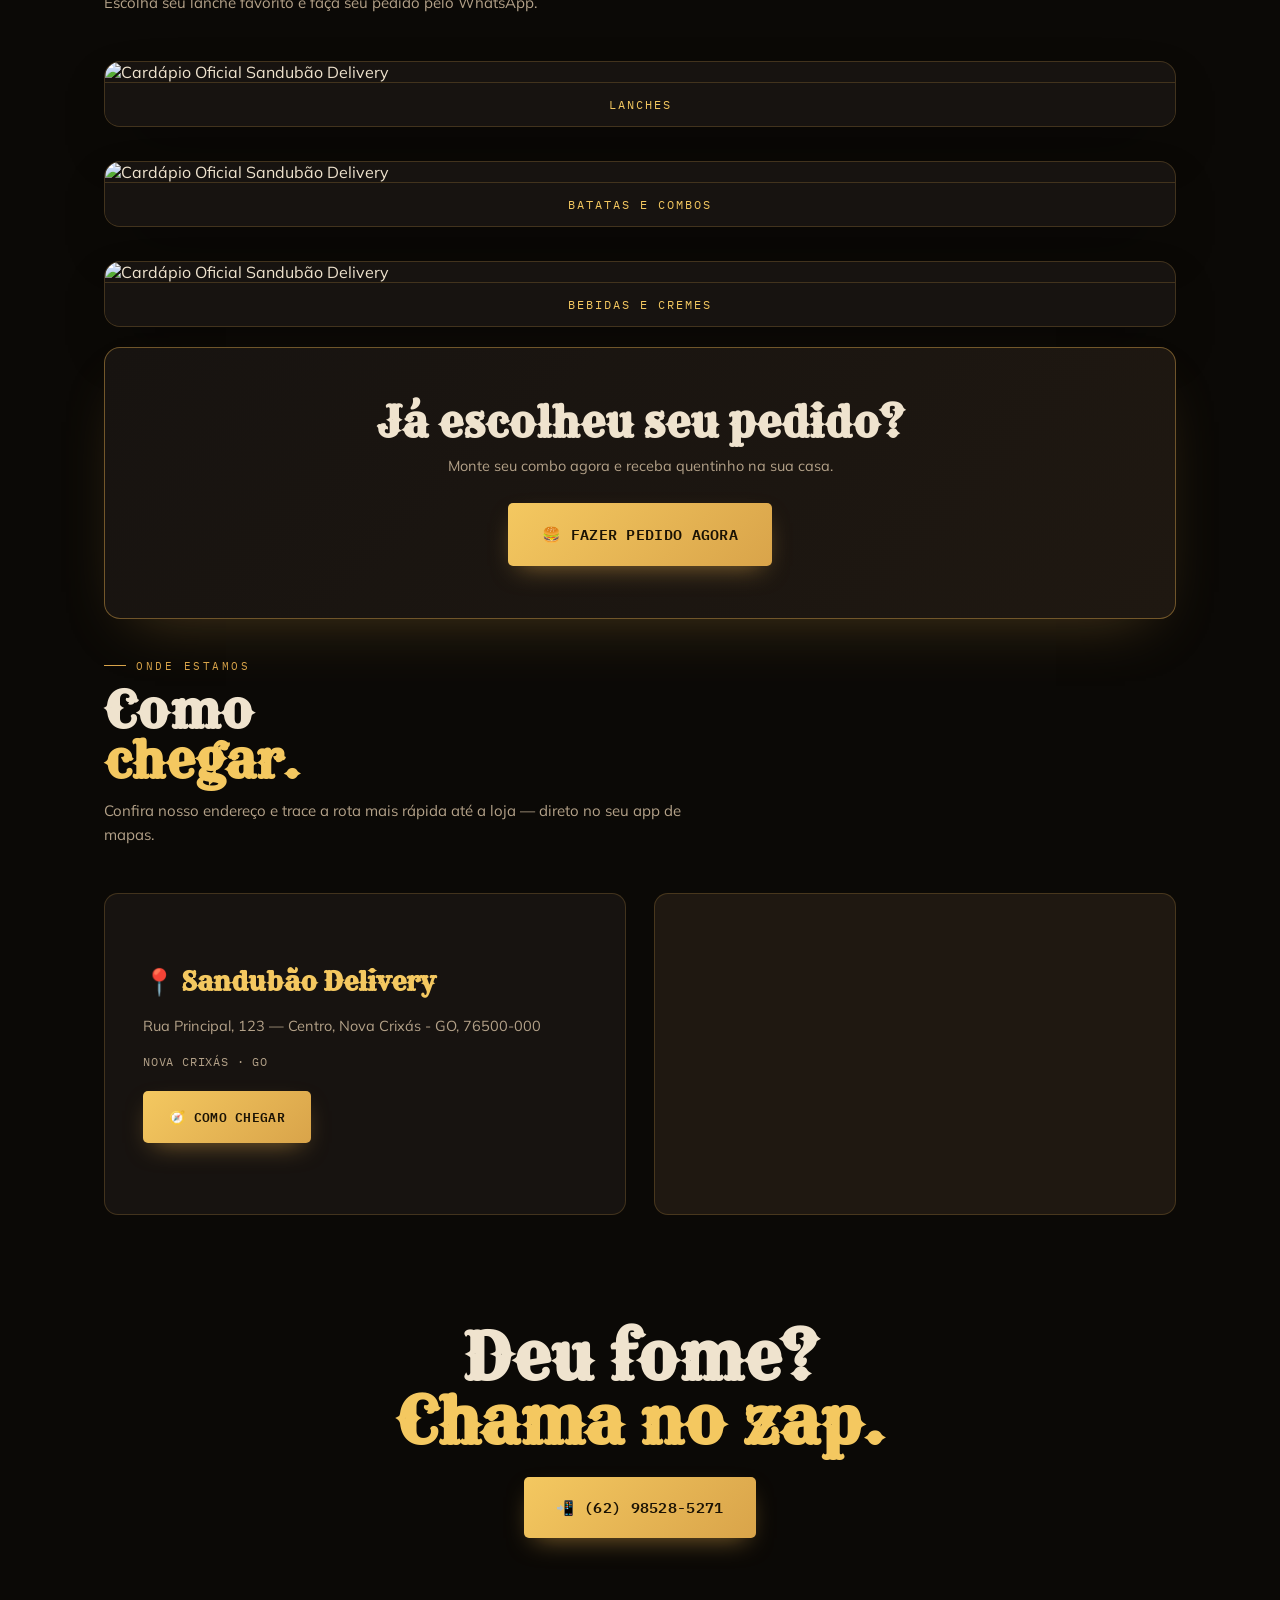
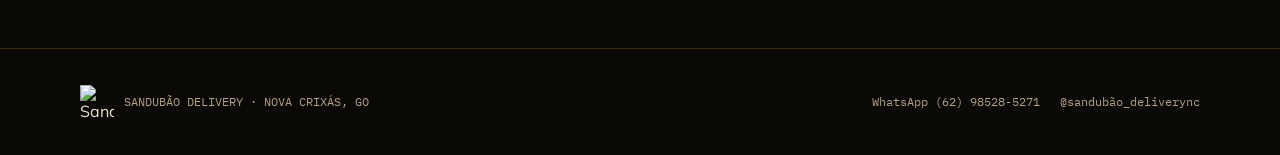
==== commit 4f3701b7: "Update image sources in menu gallery" ====
--- a/index.html
+++ b/index.html
@@ -625,15 +625,15 @@
 
   <div class="menu-gallery reveal-stagger">
     <figure class="menu-gallery-item" data-menu-idx="0">
-      <img src="/__l5e/assets-v1/f9894cd4-2f4a-4b91-9495-b287d57408dd/menu-lanches.jpeg" alt="Cardápio Oficial Sandubão Delivery" loading="lazy" decoding="async" fetchpriority="low" />
+      <img src="https://res.cloudinary.com/nexchat/image/upload/v1784835020/nexchat/media/trvsczdekhcl4accxnvp.jpg" alt="Cardápio Oficial Sandubão Delivery" loading="lazy" decoding="async" fetchpriority="low" />
       <figcaption>Lanches</figcaption>
     </figure>
     <figure class="menu-gallery-item" data-menu-idx="1">
-      <img src="/__l5e/assets-v1/6168b432-ff26-4f3e-923f-39da9aa3eb05/menu-batatas-combos.jpeg" alt="Cardápio Oficial Sandubão Delivery" loading="lazy" decoding="async" fetchpriority="low" />
+      <img src="https://res.cloudinary.com/nexchat/image/upload/v1784834993/nexchat/media/rcskk4yxbsv6c6j5tlfl.jpg" alt="Cardápio Oficial Sandubão Delivery" loading="lazy" decoding="async" fetchpriority="low" />
       <figcaption>Batatas e Combos</figcaption>
     </figure>
     <figure class="menu-gallery-item" data-menu-idx="2">
-      <img src="/__l5e/assets-v1/d63b9f5c-826e-4e5f-ad00-dabf3c13b9a9/menu-bebidas-cremes.jpeg" alt="Cardápio Oficial Sandubão Delivery" loading="lazy" decoding="async" fetchpriority="low" />
+      <img src="https://res.cloudinary.com/nexchat/image/upload/v1784835023/nexchat/media/asvlccksrdq2ml4h7cbw.jpg" alt="Cardápio Oficial Sandubão Delivery" loading="lazy" decoding="async" fetchpriority="low" />
       <figcaption>Bebidas e Cremes</figcaption>
     </figure>
   </div>
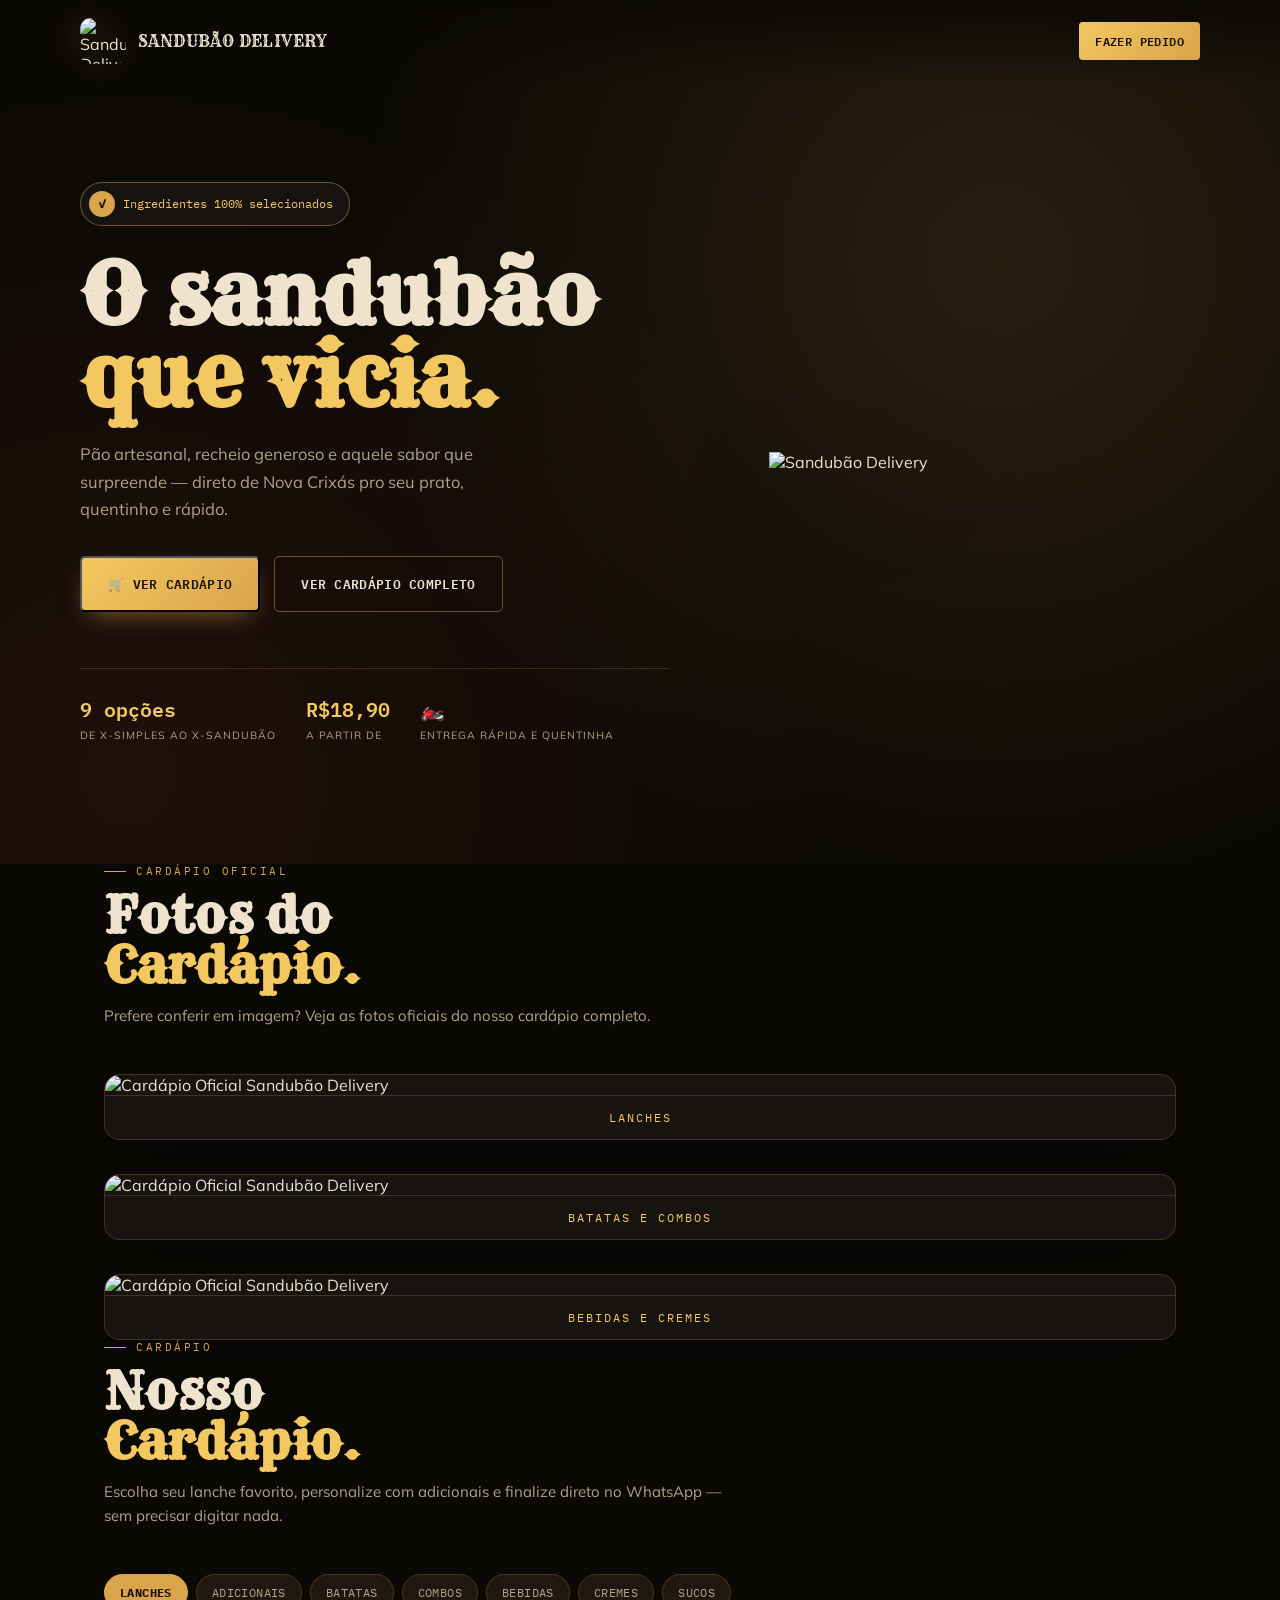
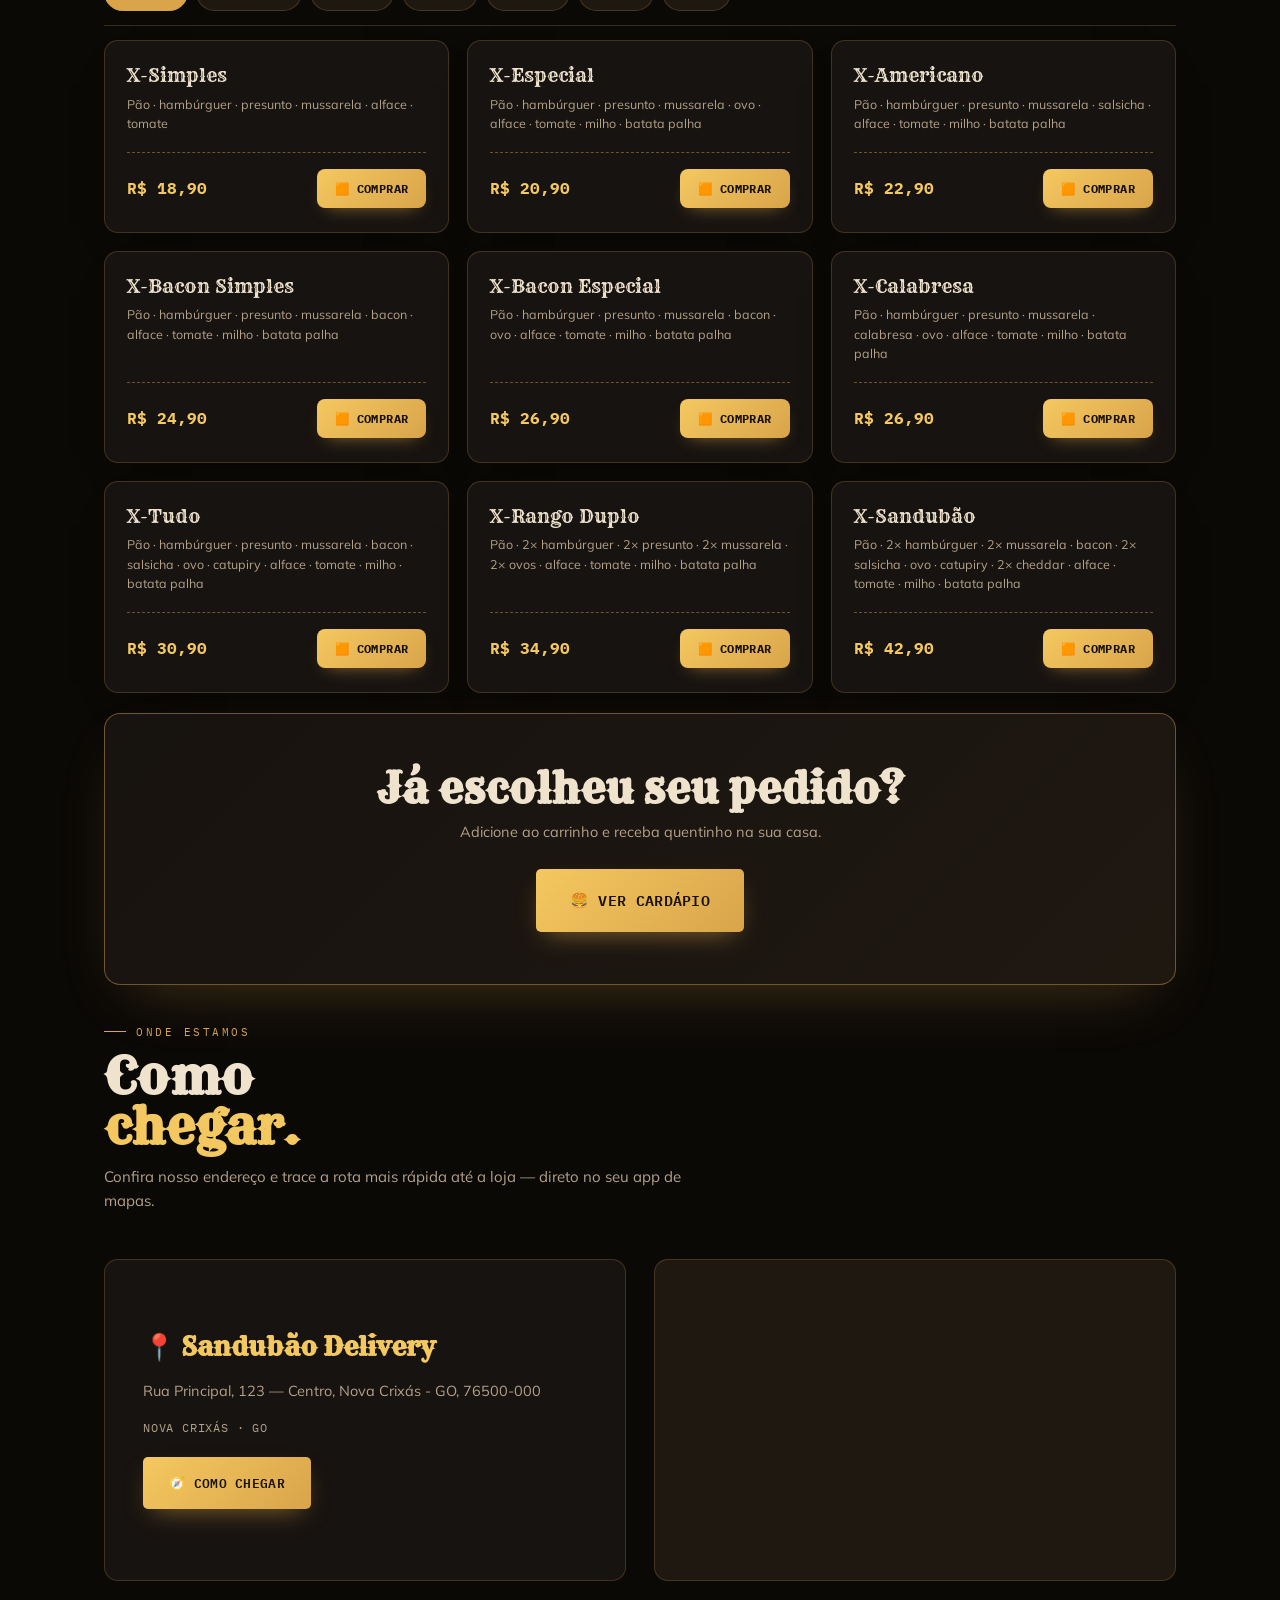
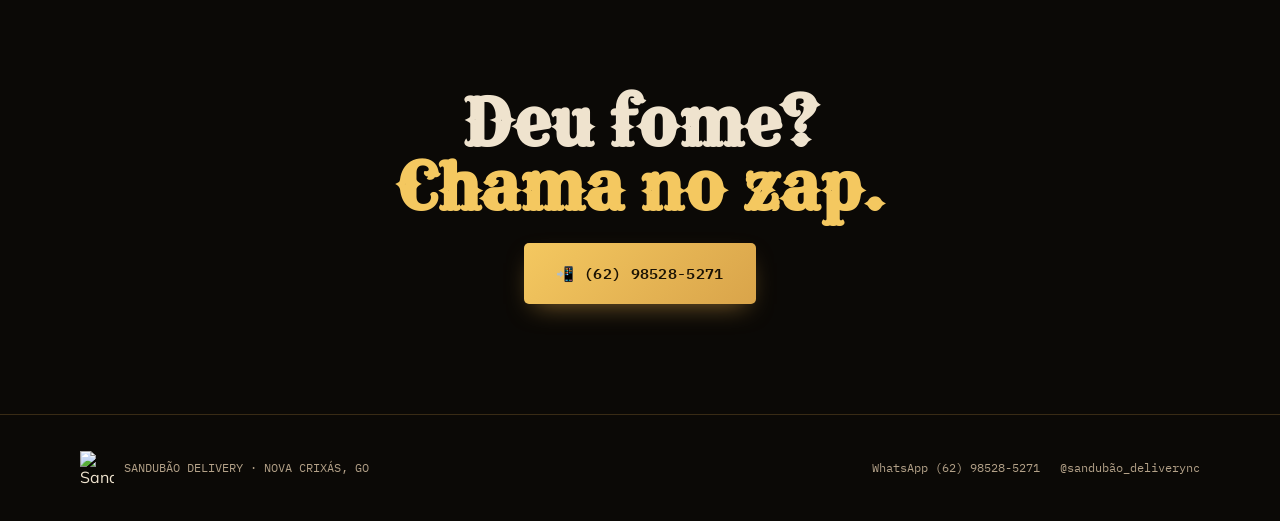
==== commit 8bf098c7: "Refactor menu layout and update order button behavior Updated the order button functionality and enh" ====
--- a/index.html
+++ b/index.html
@@ -179,7 +179,6 @@
   .order-price{font-family:var(--font-mono);font-size:26px;font-weight:700;color:var(--paper);
     margin-top:22px;padding-top:18px;border-top:1px dashed var(--line-strong);}
   .order-price span{font-size:11px;color:var(--text-dim);font-weight:400;text-transform:uppercase;display:block;margin-top:2px;}
-  #openOrderModalBtn{margin-top:24px;justify-content:center;width:100%;border:none;cursor:pointer;font-size:14px;padding:17px 26px;}
 
   /* classes reaproveitadas dentro do modal de pedido (detalhe do produto / checkout) */
   .of-label{font-family:var(--font-mono);font-size:11px;color:var(--gold);letter-spacing:1.2px;
@@ -292,7 +291,34 @@
   .mi-select-btn:hover{background:var(--gold-bright);transform:translateY(-1px);}
   .menu-empty{text-align:center;color:var(--text-dim);font-size:13px;padding:40px 10px;}
 
-  /* etapa de detalhe do produto */
+  /* ---------- cardápio na página: cards de produto com botão "Comprar" ---------- */
+  .product-grid{display:grid;grid-template-columns:repeat(3,1fr);gap:18px;}
+  .product-card{background:var(--bg2);border:1px solid var(--line);border-radius:14px;
+    padding:24px 22px;display:flex;flex-direction:column;justify-content:space-between;gap:18px;
+    box-shadow:0 18px 40px -26px rgba(0,0,0,.7);
+    transition:transform .25s cubic-bezier(.2,.7,.2,1), border-color .25s ease, box-shadow .25s ease;}
+  .product-card:hover{transform:translateY(-5px);border-color:var(--line-strong);
+    box-shadow:0 26px 54px -22px rgba(217,164,74,.35);}
+  .pc-name{font-family:var(--font-display);font-size:19px;color:var(--paper);line-height:1.15;}
+  .pc-desc{font-size:12.5px;color:var(--text-dim);line-height:1.55;margin-top:8px;}
+  .pc-footer{display:flex;align-items:center;justify-content:space-between;gap:12px;
+    border-top:1px dashed var(--line-strong);padding-top:16px;}
+  .pc-price{font-family:var(--font-mono);font-size:16px;color:var(--gold-bright);font-weight:700;}
+  .pc-buy-btn{flex-shrink:0;background:linear-gradient(135deg,var(--gold-bright),var(--gold));
+    color:#1A1204;border:none;border-radius:8px;font-family:var(--font-mono);font-size:11.5px;
+    font-weight:700;text-transform:uppercase;letter-spacing:.4px;padding:12px 18px;cursor:pointer;
+    transition:transform .18s ease, box-shadow .18s ease;box-shadow:0 8px 18px -10px rgba(217,164,74,.7);}
+  .pc-buy-btn:hover{transform:translateY(-2px);box-shadow:0 12px 24px -10px rgba(217,164,74,.85);}
+  .pc-buy-btn:active{transform:translateY(0) scale(.95);}
+
+  .menu-addons-note{font-size:13px;color:var(--text-dim);line-height:1.6;margin-bottom:18px;}
+
+  @media(max-width:980px){ .product-grid{grid-template-columns:repeat(2,1fr);} }
+  @media(max-width:640px){ .product-grid{grid-template-columns:1fr;} }
+
+  /* etapa de detalhe do produto (drawer / bottom sheet) */
+  .detail-photo{border-radius:12px;overflow:hidden;margin-bottom:18px;border:1px solid var(--line);}
+  .detail-photo img{display:block;width:100%;height:190px;object-fit:cover;}
   .detail-name{font-family:var(--font-display);font-size:26px;color:var(--gold-bright);}
   .detail-desc{font-size:13px;color:var(--text-dim);line-height:1.6;margin-top:8px;margin-bottom:22px;}
 
@@ -566,7 +592,7 @@
     <img class="logo-img" src="https://res.cloudinary.com/nexchat/image/upload/v1783654023/nexchat/media/emaryw507e4vfboma2b7.png" alt="Sandubão Delivery">
     <div class="nm">SANDUBÃO DELIVERY</div>
   </div>
-  <button class="nav-cta" type="button" onclick="openModal('menu')">Fazer pedido</button>
+  <button class="nav-cta" type="button" onclick="document.getElementById('cardapio').scrollIntoView({behavior:'smooth'})">Fazer pedido</button>
 </div></nav>
 
 <!-- HERO -->
@@ -577,7 +603,7 @@
       <h1>O sandubão<span>que vicia.</span></h1>
       <p class="hero-sub">Pão artesanal, recheio generoso e aquele sabor que surpreende — direto de Nova Crixás pro seu prato, quentinho e rápido.</p>
       <div class="hero-actions">
-        <button class="btn btn-primary" type="button" onclick="openModal('menu')">🛒 Montar meu pedido</button>
+        <button class="btn btn-primary" type="button" onclick="document.getElementById('cardapio').scrollIntoView({behavior:'smooth'})">🛒 Ver Cardápio</button>
         <a class="btn btn-ghost" href="#cardapio">Ver cardápio completo</a>
       </div>
       <div class="hero-strip">
@@ -592,35 +618,12 @@
   </div>
 </section>
 
-<!-- PEDIDO -->
-<section class="wrap" id="pedido">
+<!-- FOTOS OFICIAIS DO CARDÁPIO -->
+<section class="wrap" id="cardapio-fotos">
   <div class="section-head reveal">
-    <div class="eyebrow">Peça em 1 minuto</div>
-    <h2>Monte seu<br><em>X-Tudo.</em></h2>
-    <p>Escolha a quantidade, personalize do seu jeito e finalize direto no WhatsApp — sem precisar digitar nada.</p>
-  </div>
-
-  <div class="order-card reveal">
-    <div class="order-photo">
-      <span class="order-badge">Mais pedido</span>
-      <img src="https://images.unsplash.com/photo-1603508102983-99b101395d1a?q=80&w=1200&auto=format&fit=crop" alt="X-Tudo completo, com hambúrguer, bacon, ovo, catupiry, alface, tomate e batata palha">
-    </div>
-    <div class="order-info">
-      <h3>X-Tudo</h3>
-      <p class="order-desc">Pão artesanal · hambúrguer · presunto · mussarela · bacon · salsicha · ovo · catupiry · alface · tomate · milho · batata palha</p>
-      <div class="order-price">R$ 30,90 <span>por unidade</span></div>
-      <button class="btn btn-primary" id="openOrderModalBtn" type="button">🧾 Fazer Pedido</button>
-    </div>
-  </div>
-</section>
-
-
-<!-- CARDÁPIO (imagens oficiais) -->
-<section class="wrap" id="cardapio">
-  <div class="section-head reveal">
-    <div class="eyebrow">Cardápio</div>
-    <h2>Nosso<br><em>Cardápio.</em></h2>
-    <p>Escolha seu lanche favorito e faça seu pedido pelo WhatsApp.</p>
+    <div class="eyebrow">Cardápio oficial</div>
+    <h2>Fotos do<br><em>Cardápio.</em></h2>
+    <p>Prefere conferir em imagem? Veja as fotos oficiais do nosso cardápio completo.</p>
   </div>
 
   <div class="menu-gallery reveal-stagger">
@@ -639,12 +642,24 @@
   </div>
 </section>
 
+<!-- CARDÁPIO — experiência principal: cards por categoria com botão "Comprar" -->
+<section class="wrap" id="cardapio">
+  <div class="section-head reveal">
+    <div class="eyebrow">Cardápio</div>
+    <h2>Nosso<br><em>Cardápio.</em></h2>
+    <p>Escolha seu lanche favorito, personalize com adicionais e finalize direto no WhatsApp — sem precisar digitar nada.</p>
+  </div>
+
+  <div class="menu-tabs" id="pageMenuTabs"></div>
+  <div class="menu-list" id="pageMenuList"></div>
+</section>
+
 <!-- CTA Cardápio -->
 <section class="wrap menu-cta-section reveal">
   <div class="menu-cta-box">
     <h3>Já escolheu seu pedido?</h3>
-    <p>Monte seu combo agora e receba quentinho na sua casa.</p>
-    <button class="btn btn-primary menu-cta-btn" type="button" id="menuCtaBtn">🍔 Fazer pedido agora</button>
+    <p>Adicione ao carrinho e receba quentinho na sua casa.</p>
+    <button class="btn btn-primary menu-cta-btn" type="button" id="menuCtaBtn">🍔 Ver cardápio</button>
   </div>
 </section>
 
@@ -700,19 +715,13 @@
       <button class="modal-close" id="modalCloseBtn" type="button" aria-label="Fechar">×</button>
     </div>
 
-    <!-- ETAPA 1: lista completa do cardápio, por categoria -->
-    <div class="modal-step" id="stepMenu">
-      <div class="menu-tabs" id="menuTabs"></div>
-      <div class="menu-list" id="menuList"></div>
-    </div>
-
-    <!-- ETAPA 2: detalhe do produto selecionado (variação, adicionais, qtd, obs) -->
+    <!-- ETAPA 1: detalhe do produto selecionado (foto, variação, adicionais, qtd, obs) -->
     <div class="modal-step" id="stepDetail" hidden></div>
 
-    <!-- ETAPA 3: carrinho com todos os itens adicionados -->
+    <!-- ETAPA 2: carrinho com todos os itens adicionados -->
     <div class="modal-step" id="stepCart" hidden></div>
 
-    <!-- ETAPA 4: dados do cliente + finalização via WhatsApp -->
+    <!-- ETAPA 3: dados do cliente + finalização via WhatsApp -->
     <div class="modal-step" id="stepCheckout" hidden></div>
 
   </div>
@@ -810,14 +819,26 @@
     { id:'cebola',      name:'Cebola',      price:2.00  }
   ];
 
-  // Rótulos de exibição das categorias (na ordem das abas do modal)
+  // Rótulos de exibição das categorias (na ordem das abas do cardápio)
   const CATEGORY_LABELS = {
-    sanduiches: 'Sanduíches',
-    combos:     'Combos',
-    batatas:    'Batatas',
-    bebidas:    'Bebidas',
-    sucos:      'Sucos',
-    cremes:     'Cremes'
+    sanduiches:  'Lanches',
+    adicionais:  'Adicionais',
+    batatas:     'Batatas',
+    combos:      'Combos',
+    bebidas:     'Bebidas',
+    cremes:      'Cremes',
+    sucos:       'Sucos'
+  };
+
+  // Foto oficial do cardápio usada como "foto do produto" na etapa de personalização,
+  // mapeada por categoria (fotos oficiais reais do cardápio, sem imagens inventadas)
+  const CATEGORY_IMAGES = {
+    sanduiches: '/__l5e/assets-v1/f9894cd4-2f4a-4b91-9495-b287d57408dd/menu-lanches.jpeg',
+    combos:     '/__l5e/assets-v1/6168b432-ff26-4f3e-923f-39da9aa3eb05/menu-batatas-combos.jpeg',
+    batatas:    '/__l5e/assets-v1/6168b432-ff26-4f3e-923f-39da9aa3eb05/menu-batatas-combos.jpeg',
+    bebidas:    '/__l5e/assets-v1/d63b9f5c-826e-4e5f-ad00-dabf3c13b9a9/menu-bebidas-cremes.jpeg',
+    sucos:      '/__l5e/assets-v1/d63b9f5c-826e-4e5f-ad00-dabf3c13b9a9/menu-bebidas-cremes.jpeg',
+    cremes:     '/__l5e/assets-v1/d63b9f5c-826e-4e5f-ad00-dabf3c13b9a9/menu-bebidas-cremes.jpeg'
   };
 
   // Todo o cardápio do restaurante, usado tanto na listagem quanto no cálculo de preços
@@ -969,91 +990,134 @@
   }
 
   function showStep(step){
-    ['stepMenu','stepDetail','stepCart','stepCheckout'].forEach(function(id){
+    ['stepDetail','stepCart','stepCheckout'].forEach(function(id){
       document.getElementById(id).hidden = true;
     });
     document.getElementById('step' + step.charAt(0).toUpperCase() + step.slice(1)).hidden = false;
 
-    const titles = { menu:'Cardápio', detail:'Personalize', cart:'Seu carrinho', checkout:'Finalizar pedido' };
-    dom.modalTitle.textContent = titles[step] || 'Cardápio';
-    dom.modalBackBtn.hidden = (step === 'menu');
-
-    if(step === 'menu') renderMenuList();
+    const titles = { detail:'Personalize seu pedido', cart:'Seu carrinho', checkout:'Finalizar pedido' };
+    dom.modalTitle.textContent = titles[step] || 'Seu pedido';
+    dom.modalBackBtn.hidden = (step !== 'checkout');
+
     if(step === 'detail') renderProductDetail();
     if(step === 'cart') renderCart();
     if(step === 'checkout') renderCheckout();
   }
 
-  // Botão "voltar": detalhe volta pro cardápio; carrinho volta pro cardápio; checkout volta pro carrinho
+  // Único "voltar" que existe hoje: do checkout para o carrinho
   function handleBack(){
-    const current = ['stepMenu','stepDetail','stepCart','stepCheckout']
-      .find(function(id){ return !document.getElementById(id).hidden; });
-    if(current === 'stepDetail') showStep('menu');
-    else if(current === 'stepCart') showStep('menu');
-    else if(current === 'stepCheckout') showStep('cart');
-    else showStep('menu');
-  }
-
-  /* ---------- 7. ETAPA 1 — LISTA DO CARDÁPIO ---------- */
-  function renderCategoryTabs(){
-    dom.menuTabs.innerHTML = Object.keys(CATEGORY_LABELS).map(function(cat){
+    showStep('cart');
+  }
+
+  /* ---------- 7. CARDÁPIO NA PÁGINA — cards por categoria com botão "Comprar" ---------- */
+  function renderPageCategoryTabs(){
+    dom.pageMenuTabs.innerHTML = Object.keys(CATEGORY_LABELS).map(function(cat){
       const active = cat === orderState.activeCategory ? ' active' : '';
       return '<button type="button" class="menu-tab' + active + '" data-cat="' + cat + '">' +
              CATEGORY_LABELS[cat] + '</button>';
     }).join('');
 
-    dom.menuTabs.querySelectorAll('.menu-tab').forEach(function(btn){
+    dom.pageMenuTabs.querySelectorAll('.menu-tab').forEach(function(btn){
       btn.addEventListener('click', function(){
         orderState.activeCategory = btn.dataset.cat;
-        renderCategoryTabs();
-        renderMenuItems();
+        renderPageCategoryTabs();
+        renderPageMenuItems();
       });
     });
   }
 
-  function renderMenuItems(){
-    const items = getMenuItemsByCategory(orderState.activeCategory);
+  function renderPageMenuItems(){
+    const cat = orderState.activeCategory;
+
+    // "Adicionais" agora também vira cards com botão "Comprar", como as outras abas —
+    // clicar abre o mesmo drawer, com quantidade, observações e adiciona direto ao carrinho.
+    if(cat === 'adicionais'){
+      dom.pageMenuList.innerHTML = '<div class="product-grid">' + ADDONS.map(function(a){
+        return (
+          '<div class="product-card">' +
+            '<div class="pc-body">' +
+              '<div class="pc-name">' + a.name + '</div>' +
+              '<div class="pc-desc">Adicional avulso para incrementar qualquer lanche.</div>' +
+            '</div>' +
+            '<div class="pc-footer">' +
+              '<div class="pc-price">' + formatBRL(a.price) + '</div>' +
+              '<button type="button" class="pc-buy-btn" data-addon-id="' + a.id + '">🟧 Comprar</button>' +
+            '</div>' +
+          '</div>'
+        );
+      }).join('') + '</div>';
+
+      dom.pageMenuList.querySelectorAll('.pc-buy-btn[data-addon-id]').forEach(function(btn){
+        btn.addEventListener('click', function(){ buyAddon(btn.dataset.addonId); });
+      });
+      return;
+    }
+
+    const items = getMenuItemsByCategory(cat);
     if(items.length === 0){
-      dom.menuList.innerHTML = '<p class="menu-empty">Nenhum item nesta categoria.</p>';
+      dom.pageMenuList.innerHTML = '<p class="menu-empty">Nenhum item nesta categoria.</p>';
       return;
     }
-    dom.menuList.innerHTML = items.map(function(item){
+
+    dom.pageMenuList.innerHTML = '<div class="product-grid">' + items.map(function(item){
       const priceLabel = item.variants
         ? 'A partir de ' + formatBRL(getStartingPrice(item))
         : formatBRL(item.price);
       return (
-        '<div class="menu-item-card">' +
-          '<div class="mi-info">' +
-            '<div class="mi-name">' + item.name + '</div>' +
-            '<div class="mi-desc">' + item.desc + '</div>' +
-            '<div class="mi-price">' + priceLabel + '</div>' +
+        '<div class="product-card">' +
+          '<div class="pc-body">' +
+            '<div class="pc-name">' + item.name + '</div>' +
+            '<div class="pc-desc">' + item.desc + '</div>' +
           '</div>' +
-          '<button type="button" class="mi-select-btn" data-id="' + item.id + '">Selecionar</button>' +
+          '<div class="pc-footer">' +
+            '<div class="pc-price">' + priceLabel + '</div>' +
+            '<button type="button" class="pc-buy-btn" data-id="' + item.id + '">🟧 Comprar</button>' +
+          '</div>' +
         '</div>'
       );
-    }).join('');
-
-    dom.menuList.querySelectorAll('.mi-select-btn').forEach(function(btn){
-      btn.addEventListener('click', function(){
-        const product = MENU.find(function(p){ return p.id === btn.dataset.id; });
-        openProductDetail(product);
-      });
+    }).join('') + '</div>';
+
+    dom.pageMenuList.querySelectorAll('.pc-buy-btn').forEach(function(btn){
+      btn.addEventListener('click', function(){ buyProduct(btn.dataset.id); });
     });
   }
 
-  function renderMenuList(){
-    renderCategoryTabs();
-    renderMenuItems();
-  }
-
-  /* ---------- 8. ETAPA 2 — DETALHE DO PRODUTO ---------- */
-  function openProductDetail(product){
+  function renderPageMenu(){
+    renderPageCategoryTabs();
+    renderPageMenuItems();
+  }
+
+  /* ---------- 8. ETAPA "Comprar" → abre o Drawer/Bottom Sheet direto no produto ---------- */
+  function buyProduct(id){
+    const product = MENU.find(function(p){ return p.id === id; });
+    if(!product) return;
     orderState.selectedProduct = product;
     orderState.detailVariantIdx = 0;
     orderState.detailAddonIds = new Set();
     orderState.detailQty = 1;
     orderState.detailObs = '';
-    showStep('detail');
+    openModal('detail');
+  }
+
+  // Igual ao buyProduct, mas para um adicional avulso da aba "Adicionais"
+  // (monta um "produto" simples a partir do item de ADDONS)
+  function buyAddon(addonId){
+    const addon = ADDONS.find(function(a){ return a.id === addonId; });
+    if(!addon) return;
+    orderState.selectedProduct = {
+      id: 'addon-' + addon.id,
+      name: addon.name,
+      desc: 'Adicional avulso para incrementar qualquer lanche.',
+      price: addon.price,
+      category: 'adicionais',
+      hasAddons: false,
+      variants: null
+    };
+    orderState.detailVariantIdx = 0;
+    orderState.detailAddonIds = new Set();
+    orderState.detailQty = 1;
+    orderState.detailObs = '';
+    openModal('detail');
   }
 
   function getDetailUnitPrice(){
@@ -1071,9 +1135,13 @@
 
   function renderProductDetail(){
     const product = orderState.selectedProduct;
-    if(!product){ showStep('menu'); return; }
+    if(!product){ closeModal(); return; }
 
     let html = '';
+    const photo = CATEGORY_IMAGES[product.category];
+    if(photo){
+      html += '<div class="detail-photo"><img src="' + photo + '" alt="' + product.name + '" loading="lazy"></div>';
+    }
     html += '<div class="detail-name">' + product.name + '</div>';
     html += '<div class="detail-desc">' + product.desc + '</div>';
 
@@ -1261,7 +1329,7 @@
       dom.stepCart.innerHTML =
         '<p class="cart-empty">Seu carrinho está vazio.<br>Volte ao cardápio para adicionar itens.</p>' +
         '<button type="button" class="cart-add-more" id="backToMenuBtn">← Ver cardápio</button>';
-      document.getElementById('backToMenuBtn').addEventListener('click', function(){ showStep('menu'); });
+      document.getElementById('backToMenuBtn').addEventListener('click', function(){ goToPageMenu(); });
       return;
     }
 
@@ -1305,7 +1373,7 @@
 
     dom.stepCart.innerHTML = html;
 
-    document.getElementById('backToMenuBtn').addEventListener('click', function(){ showStep('menu'); });
+    document.getElementById('backToMenuBtn').addEventListener('click', function(){ goToPageMenu(); });
     document.getElementById('goToCheckoutBtn').addEventListener('click', function(){ showStep('checkout'); });
     dom.stepCart.querySelectorAll('.cart-item-remove').forEach(function(btn){
       btn.addEventListener('click', function(){ removeCartItem(btn.dataset.id); });
@@ -1433,6 +1501,13 @@
     closeModal();
   }
 
+  // Fecha o drawer e rola até os cards do cardápio na página, para escolher mais itens
+  function goToPageMenu(){
+    closeModal();
+    const cardapio = document.getElementById('cardapio');
+    if(cardapio) cardapio.scrollIntoView({behavior:'smooth', block:'start'});
+  }
+
   /* ---------- 12. TOAST DE CONFIRMAÇÃO ---------- */
   function showToast(message){
     const toast = document.createElement('div');
@@ -1455,17 +1530,15 @@
       modalCloseBtn: document.getElementById('modalCloseBtn'),
       modalCartBtn: document.getElementById('modalCartBtn'),
       modalCartBadge: document.getElementById('modalCartBadge'),
-      menuTabs: document.getElementById('menuTabs'),
-      menuList: document.getElementById('menuList'),
+      pageMenuTabs: document.getElementById('pageMenuTabs'),
+      pageMenuList: document.getElementById('pageMenuList'),
       stepDetail: document.getElementById('stepDetail'),
       stepCart: document.getElementById('stepCart'),
       stepCheckout: document.getElementById('stepCheckout'),
       cartFab: document.getElementById('cartFab'),
-      cartFabBadge: document.getElementById('cartFabBadge'),
-      openOrderModalBtn: document.getElementById('openOrderModalBtn')
+      cartFabBadge: document.getElementById('cartFabBadge')
     };
 
-    dom.openOrderModalBtn.addEventListener('click', function(){ openModal('menu'); });
     dom.modalCloseBtn.addEventListener('click', closeModal);
     dom.modalBackBtn.addEventListener('click', handleBack);
     dom.modalCartBtn.addEventListener('click', function(){ showStep('cart'); });
@@ -1480,6 +1553,7 @@
       if(e.key === 'Escape' && dom.overlay.classList.contains('show')) closeModal();
     });
 
+    renderPageMenu();
     updateCartBadges();
   }
 
@@ -1622,12 +1696,8 @@
   const cta = document.getElementById('menuCtaBtn');
   if(cta){
     cta.addEventListener('click', function(){
-      if(typeof window.openModal === 'function'){
-        window.openModal('menu');
-      } else {
-        const pedido = document.getElementById('pedido');
-        if(pedido) pedido.scrollIntoView({behavior:'smooth', block:'start'});
-      }
+      const cardapio = document.getElementById('cardapio');
+      if(cardapio) cardapio.scrollIntoView({behavior:'smooth', block:'start'});
     });
   }
 })();
